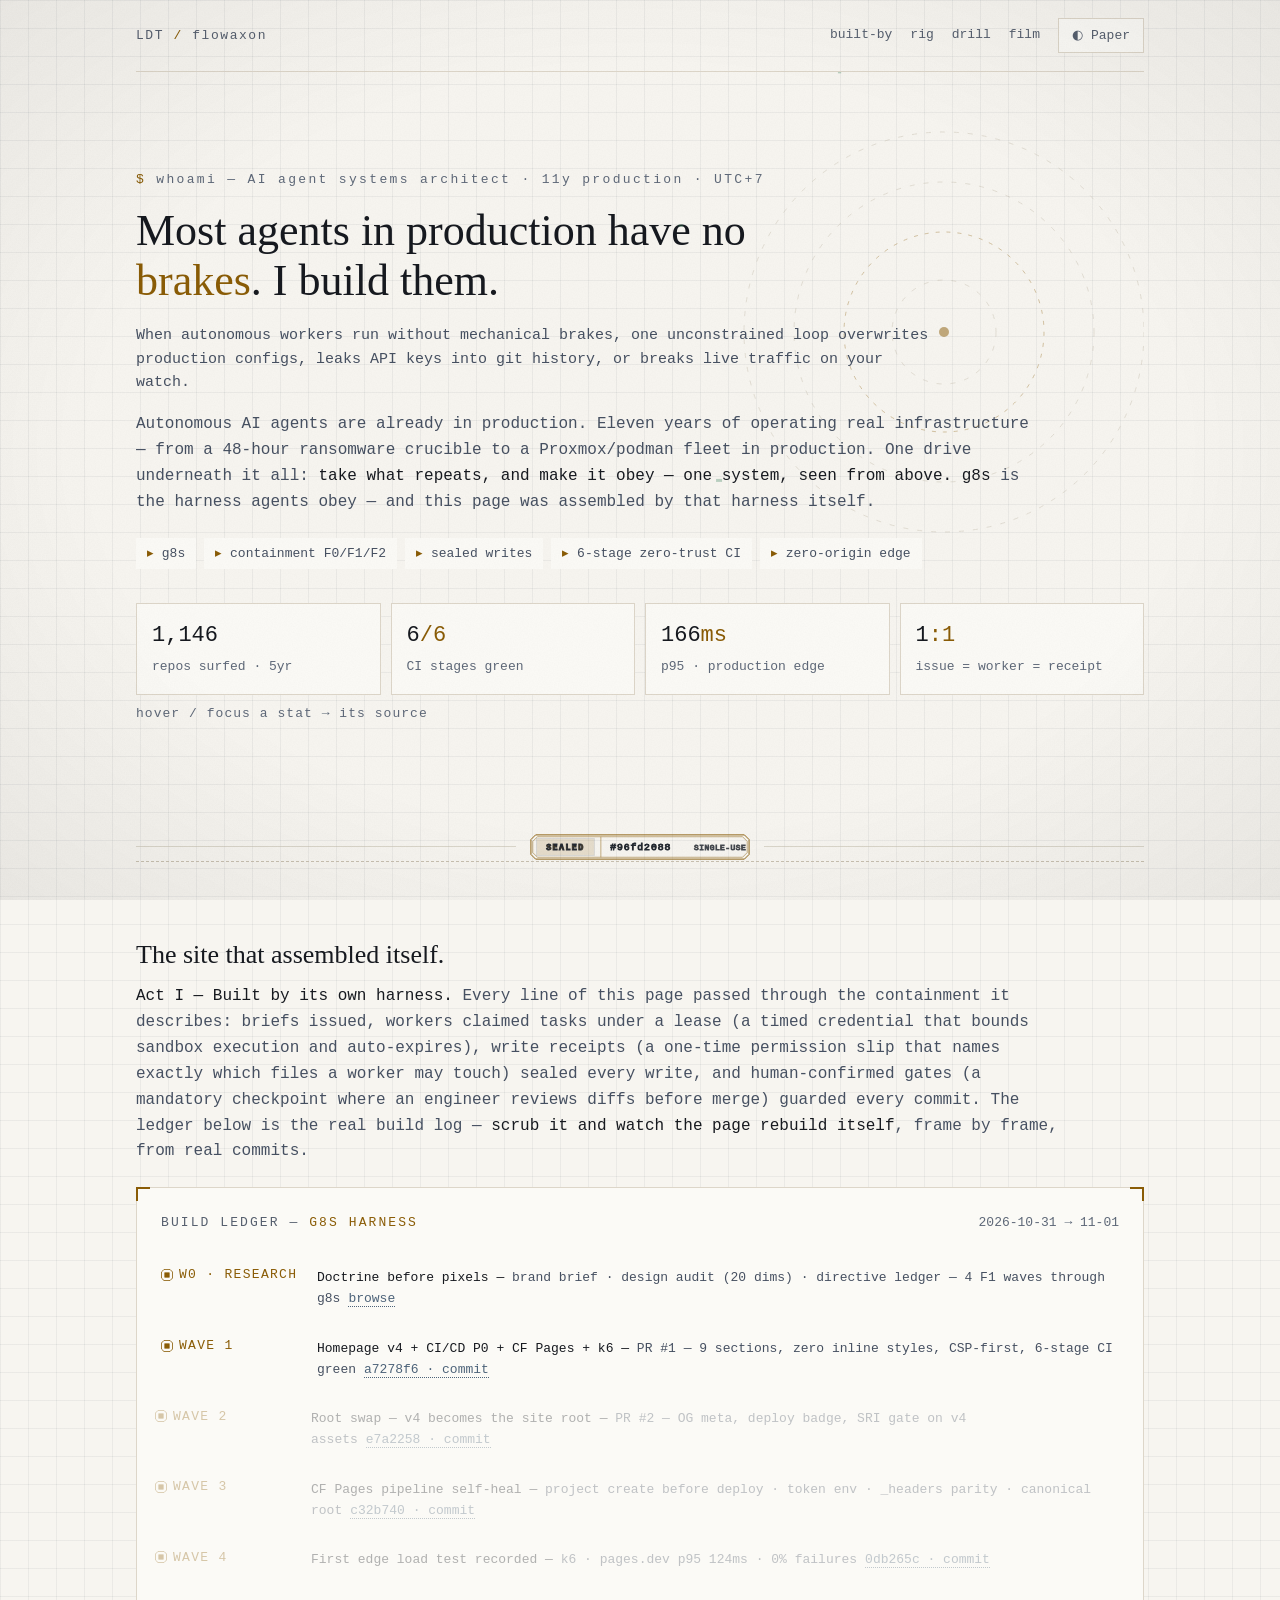
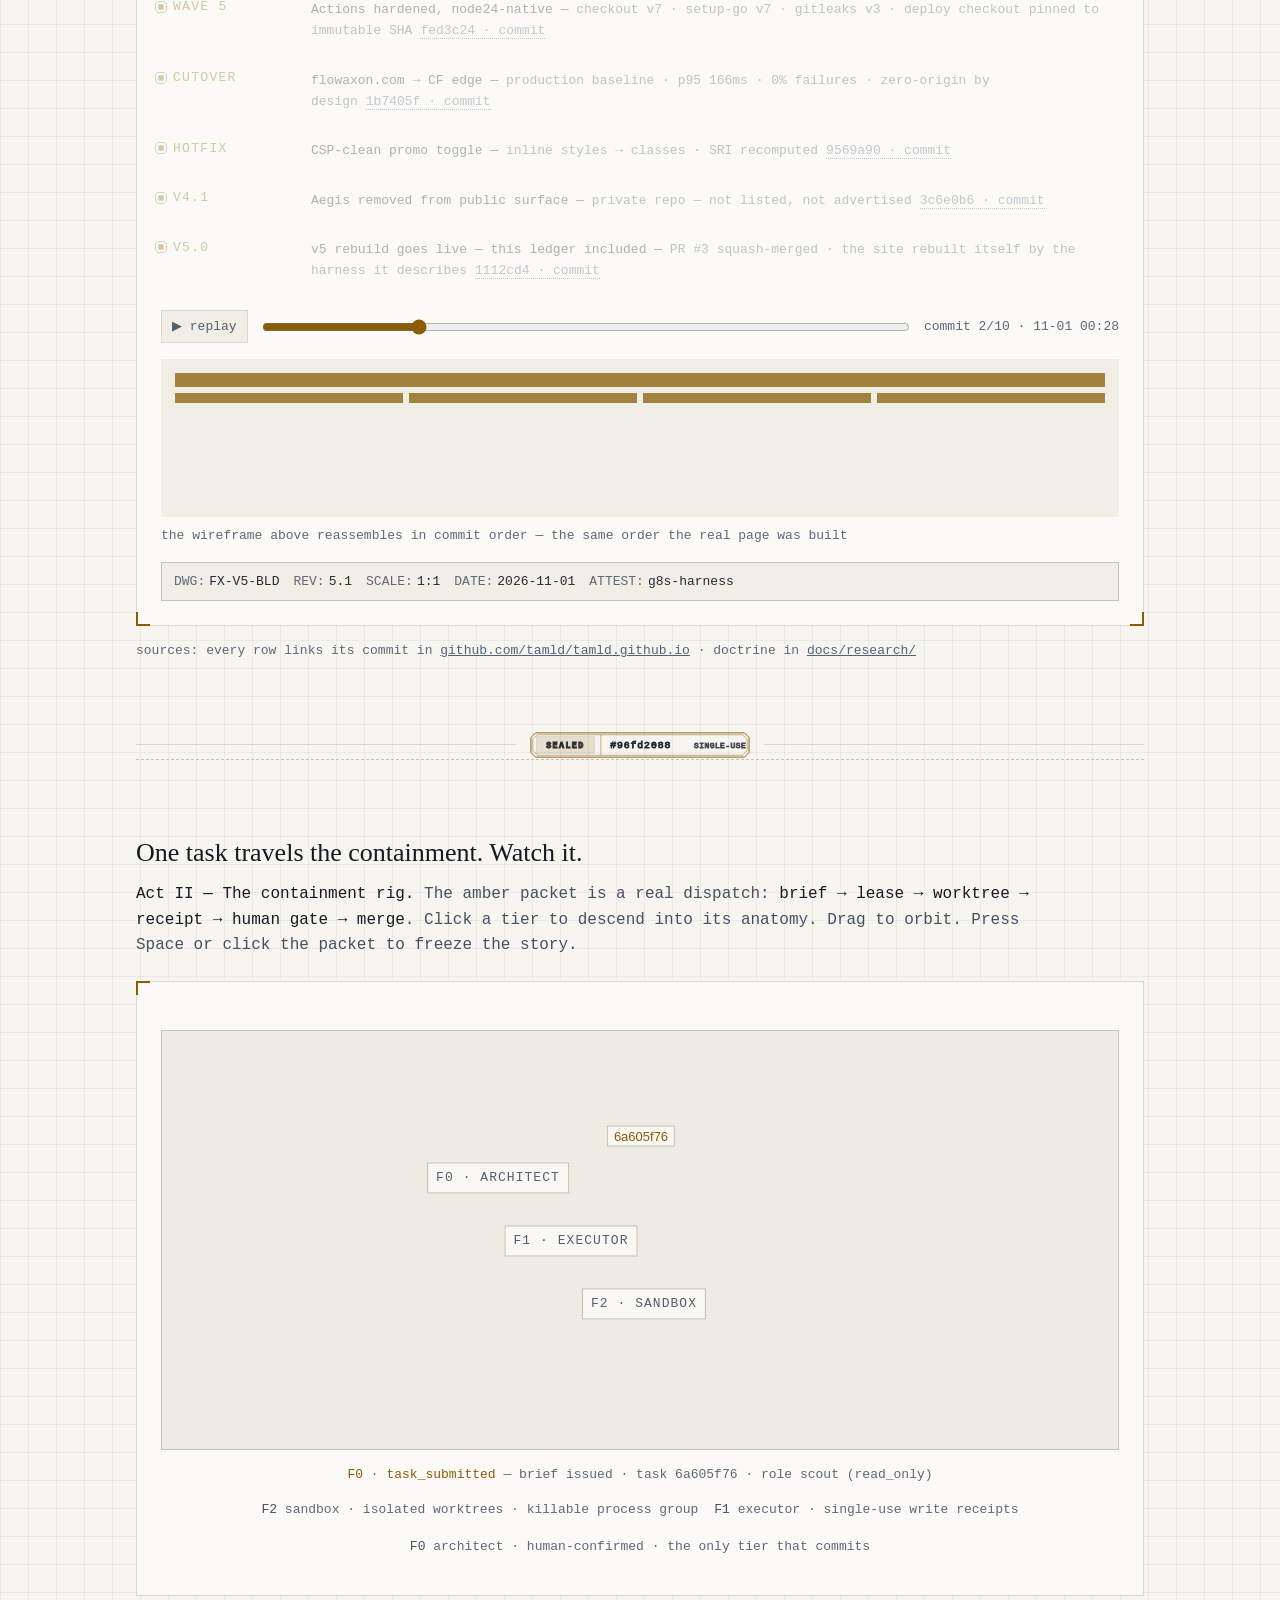
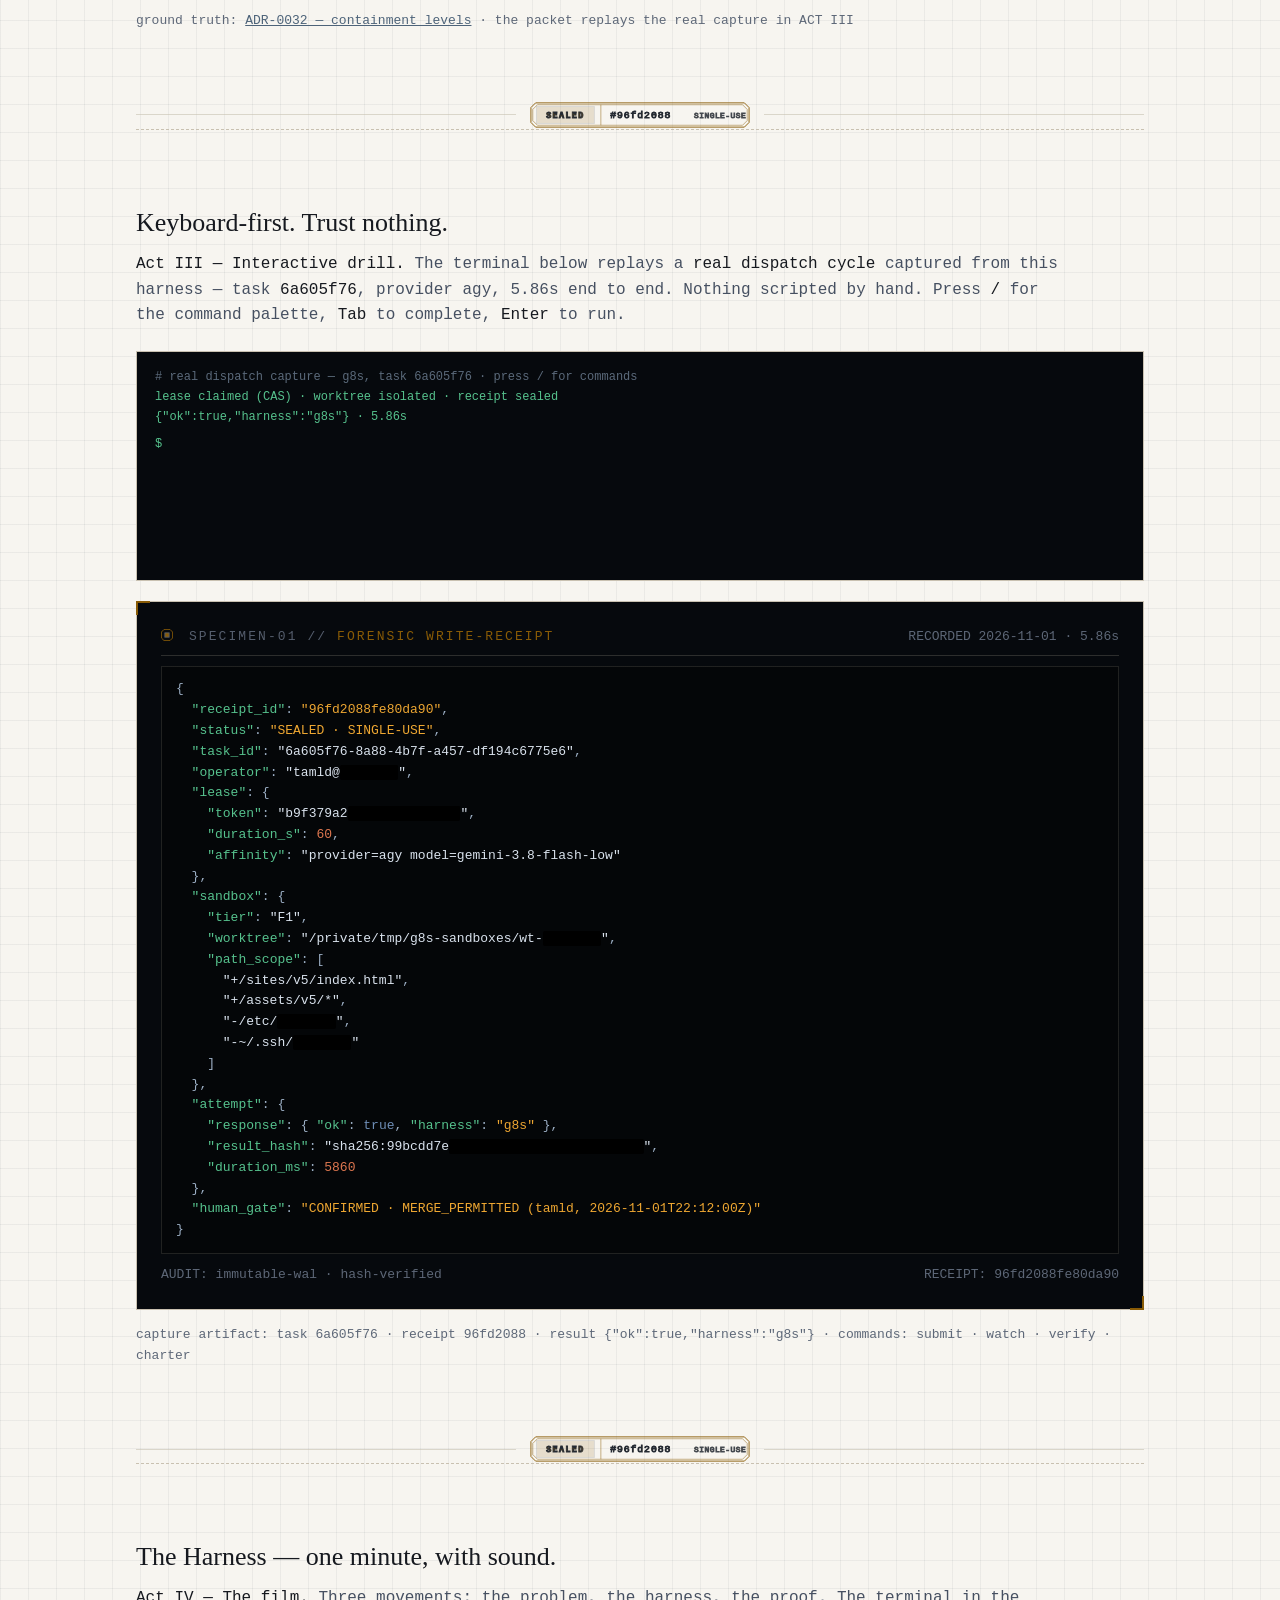
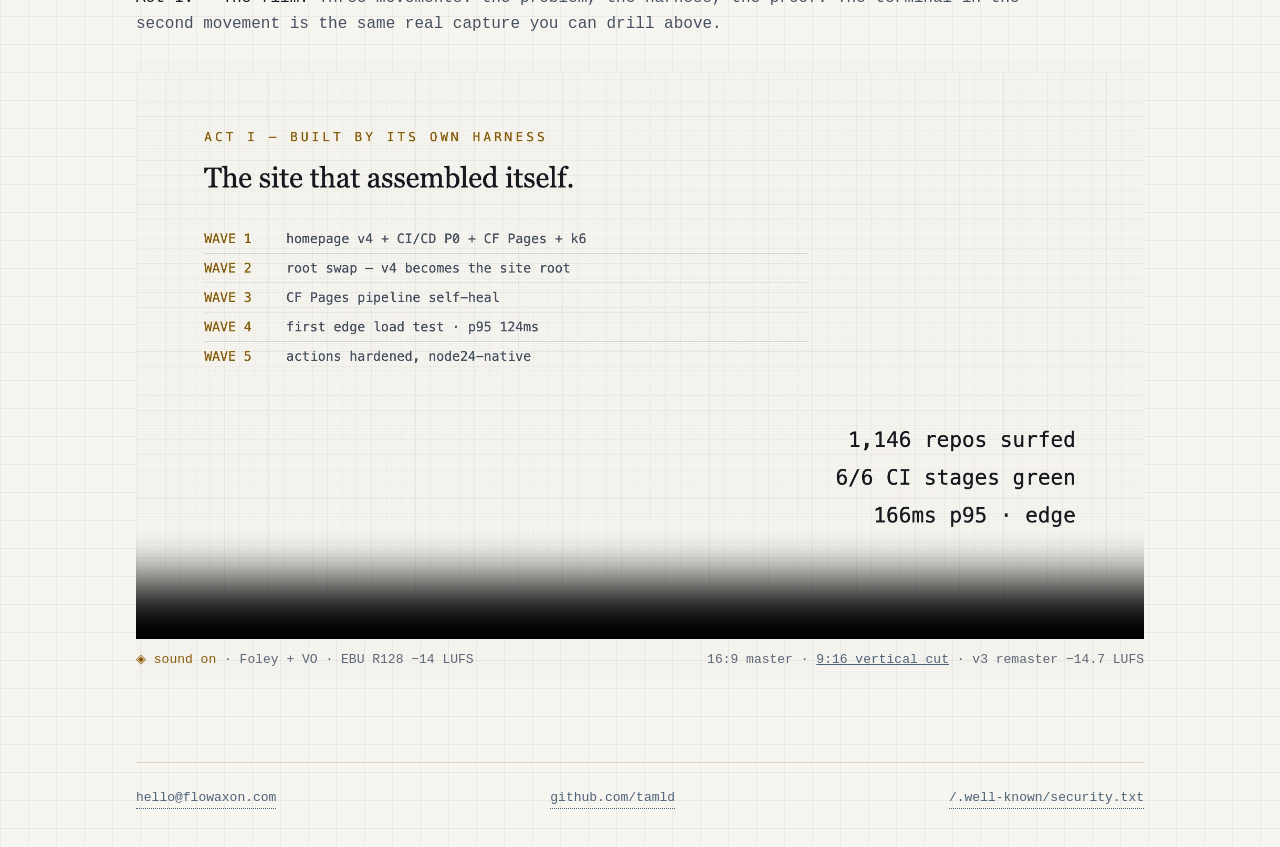
==== index.html @ 3fab5fbb "fix(site): stat flip flicker at edges — rotate an inner wrapper, hit-box stays static Classic 3D-fli" ====
<!DOCTYPE html>
<html lang="en">
<head>
<meta charset="utf-8">
<meta name="viewport" content="width=device-width, initial-scale=1">
<title>Le Duc Tam — FlowAxon · the harness AI agents obey</title>
<meta name="description" content="AI agent systems architect. g8s: a containment harness — isolated worktrees, single-use write receipts, human-confirmed gates. This site was assembled by that harness.">
<link rel="canonical" href="https://flowaxon.com/">
<meta property="og:type" content="website">
<meta property="og:title" content="Autonomous AI agents are already in production. Most have no brakes.">
<meta property="og:description" content="g8s — the containment harness agents obey. Every write sealed, every gate human-confirmed. Built by its own harness.">
<meta property="og:url" content="https://flowaxon.com/">
<meta property="og:image" content="https://flowaxon.com/assets/og-image.png">
<meta property="og:image:width" content="1200">
<meta property="og:image:height" content="630">
<!-- TODO(analytics): Cloudflare Web Analytics beacon skipped — no CF Pages beacon token in env; preserved CSP without unconfirmed third-party script injection -->
<meta name="twitter:card" content="summary_large_image">
<link rel="icon" href="data:image/svg+xml,%3Csvg xmlns='http://www.w3.org/2000/svg' viewBox='0 0 16 16'%3E%3Crect width='16' height='16' fill='%23f7f5f0'/%3E%3Ccircle cx='8' cy='8' r='5' fill='none' stroke='%238a5c06'/%3E%3Ccircle cx='8' cy='8' r='1.6' fill='%238a5c06'/%3E%3C/svg%3E">
<link rel="stylesheet" href="/assets/v5/v5.css" integrity="sha384-CGZCxZfBxgyzcgQXuBxhHh++EyEovyWknI/Z5KRpRNQdkn0BL6kFa6uR9RfkfKTQ">
<script type="application/ld+json">
{"@context":"https://schema.org","@type":"Person","name":"Le Duc Tam","url":"https://flowaxon.com/","sameAs":["https://github.com/tamld"],"jobTitle":"AI Agent Systems Architect","description":"Builds containment harnesses for autonomous AI agents. 11 years of production infrastructure.","knowsAbout":["agent containment","zero-trust CI/CD","infrastructure automation","g8s"]}
</script>
</head>
<body>
<div class="wrap">

<header class="site">
  <a class="brand" href="/">LDT <b>/</b> flowaxon</a>
  <nav class="top">
    <a class="keep" href="#builtby">built-by</a>
    <a class="keep" href="#rig">rig</a>
    <a class="keep" href="#drill">drill</a>
    <a class="keep" href="#film">film</a>
    <button class="tgl" id="tgl" type="button" aria-label="Toggle color theme"><span aria-hidden="true">◐</span> <span id="tglLbl">Paper</span></button>
  </nav>
</header>

<!-- HERO -->
<section class="hero" id="top">
  <canvas id="field" width="640" height="640" aria-hidden="true"></canvas>
  <p class="kick"><b>$</b> whoami — AI agent systems architect · 11y production · UTC+7</p>
  <h1>Most agents in production have no <b>brakes</b>. I build them.</h1>
  <p class="stake">When autonomous workers run without mechanical brakes, one unconstrained loop overwrites production configs, leaks API keys into git history, or breaks live traffic on your watch.</p>
  <p class="lede">Autonomous AI agents are already in production. Eleven years of operating real infrastructure — from a 48-hour ransomware crucible to a Proxmox/podman fleet in production. One drive underneath it all: <b>take what repeats, and make it obey — one system, seen from above.</b> <b>g8s</b> is the harness agents obey — and this page was assembled by that harness itself.</p>
  <div class="chips">
    <span>g8s</span><span>containment F0/F1/F2</span><span>sealed writes</span><span>6-stage zero-trust CI</span><span>zero-origin edge</span>
  </div>
  <div class="stats">
    <div class="stat" tabindex="0"><div class="stat-inner"><div><b>1,146</b><span>repos surfed · 5yr</span></div>
      <div class="face"><em>star corpus taste-mined 2026-10-31 · AI wave 2025 = 456★</em><a href="https://github.com/tamld?tab=stars">github.com/tamld?tab=stars</a></div></div></div>
    <div class="stat" tabindex="0"><div class="stat-inner"><div><b>6<i>/6</i></b><span>CI stages green</span></div>
      <div class="face"><em>code-sync · structure · links · SAST · DAST · devsecops — flowaxon engine</em><a href="https://github.com/tamld/flowaxon/actions">github.com/tamld/flowaxon/actions</a></div></div></div>
    <div class="stat" tabindex="0"><div class="stat-inner"><div><b>166<i>ms</i></b><span>p95 · production edge</span></div>
      <div class="face"><em>k6 baseline, 0% failures, zero-origin by design</em><a href="https://github.com/tamld/flowaxon/commit/1b7405f">commit 1b7405f · k6 runbook</a></div></div></div>
    <div class="stat" tabindex="0"><div class="stat-inner"><div><b>1<i>:1</i></b><span>issue = worker = receipt</span></div>
      <div class="face"><em>cardinality law — one task, one worker, one sealed receipt</em><a href="https://github.com/tamld/g8s">github.com/tamld/g8s</a></div></div></div>
  </div>
  <p class="stat-hint">hover / focus a stat → its source</p>
</section>

<!-- DIVIDER 1: SEAL-01 -->
<div class="divider-seal" aria-hidden="true">
  <svg viewBox="0 0 236 28"><use href="/assets/v5/seals.svg#seal-sealed"></use></svg>
</div>

<!-- ACT I — BUILD LEDGER (meta-story centerpiece) -->
<section class="act reveal" id="builtby">
  <h2>The site that assembled itself.</h2>
  <p class="act-sub"><b>Act I — Built by its own harness.</b> Every line of this page passed through the containment it describes: briefs issued, workers claimed tasks under a lease (a timed credential that bounds sandbox execution and auto-expires), write receipts (a one-time permission slip that names exactly which files a worker may touch) sealed every write, and human-confirmed gates (a mandatory checkpoint where an engineer reviews diffs before merge) guarded every commit. The ledger below is the real build log — <b>scrub it and watch the page rebuild itself</b>, frame by frame, from real commits.</p>
  <div class="card plate-blueprint">
    <span class="corner" aria-hidden="true"></span><span class="corner tr" aria-hidden="true"></span>
    <span class="corner bl" aria-hidden="true"></span><span class="corner br" aria-hidden="true"></span>
    <div class="tb"><span class="t">BUILD LEDGER — <b>g8s harness</b></span><span class="yr">2026-10-31 → 11-01</span></div>
    <div class="ledger" id="ledger" aria-live="polite"></div>
    <div class="scrub">
      <button class="btn" id="scrubPlay" type="button">▶ replay</button>
      <input type="range" id="scrub" min="0" max="1000" value="0" aria-label="Scrub the build timeline">
      <span class="pos" id="scrubPos">t+0.0s</span>
    </div>
    <div class="rebuild" id="rebuild" aria-hidden="true"></div>
    <p class="rebuild-cap">the wireframe above reassembles in commit order — the same order the real page was built</p>
    <div class="plate-titleblock" aria-label="Engineering Drawing Title Block">
      <div class="tb-item"><span>DWG:</span><b>FX-V5-BLD</b></div>
      <div class="tb-item"><span>REV:</span><b>5.1</b></div>
      <div class="tb-item"><span>SCALE:</span><b>1:1</b></div>
      <div class="tb-item"><span>DATE:</span><b>2026-11-01</b></div>
      <div class="tb-item"><span>ATTEST:</span><b class="tb-proof">g8s-harness</b></div>
    </div>
  </div>
  <p class="srcnote">sources: every row links its commit in <a href="https://github.com/tamld/flowaxon/commits/main">github.com/tamld/tamld.github.io</a> · doctrine in <a href="https://github.com/tamld/flowaxon/tree/main/docs/research">docs/research/</a></p>
</section>

<!-- DIVIDER 2: SEAL-01 -->
<div class="divider-seal" aria-hidden="true">
  <svg viewBox="0 0 236 28"><use href="/assets/v5/seals.svg#seal-sealed"></use></svg>
</div>

<!-- ACT II — RIG -->
<section class="act reveal" id="rig">
  <h2>One task travels the containment. Watch it.</h2>
  <p class="act-sub"><b>Act II — The containment rig.</b> The amber packet is a real dispatch: <b>brief → lease → worktree → receipt → human gate → merge</b>. Click a tier to descend into its anatomy. Drag to orbit. Press Space or click the packet to freeze the story.</p>
  <div class="card">
    <span class="corner" aria-hidden="true"></span>
    <div class="rigbox">
      <div class="rig3" id="rig3" role="region" aria-label="Containment Rig v3 visualizer">
        <canvas id="rigCanvas" width="800" height="420" aria-label="3D isometric canvas visualization of g8s containment"></canvas>
        <div class="rig-overlay" id="rigOverlay">
          <button class="rig-tier-btn" id="btnTierF0" data-layer="F0" type="button" aria-label="F0 Architect layer · 0 to focus">F0 · ARCHITECT</button>
          <button class="rig-tier-btn" id="btnTierF1" data-layer="F1" type="button" aria-label="F1 Executor layer · 1 to focus">F1 · EXECUTOR</button>
          <button class="rig-tier-btn" id="btnTierF2" data-layer="F2" type="button" aria-label="F2 Sandbox layer · 2 to focus">F2 · SANDBOX</button>
          <button class="rig-pkt-btn" id="btnPacket" type="button" aria-label="Dispatch packet 6a605f76 · click or Space to freeze">
            <span class="pkt-pill"><span class="pkt-id">6a605f76</span></span>
          </button>
        </div>
      </div>
      <p class="rig-note" id="rigNote">dispatching…</p>
      <div class="anatomy" id="anatomy" aria-live="polite"></div>
      <div class="rig-anno">
        <span><b>F2</b> sandbox · isolated worktrees · killable process group</span>
        <span><b>F1</b> executor · single-use write receipts</span>
        <span><b>F0</b> architect · human-confirmed · the only tier that commits</span>
      </div>
    </div>
  </div>
  <p class="srcnote">ground truth: <a href="https://github.com/tamld/g8s/blob/main/docs/decisions/0032-containment-levels.md">ADR-0032 — containment levels</a> · the packet replays the real capture in ACT III</p>
</section>

<!-- DIVIDER 3: SEAL-01 -->
<div class="divider-seal" aria-hidden="true">
  <svg viewBox="0 0 236 28"><use href="/assets/v5/seals.svg#seal-sealed"></use></svg>
</div>

<!-- ACT III — TERMINAL -->
<section class="act reveal" id="drill">
  <h2>Keyboard-first. Trust nothing.</h2>
  <p class="act-sub"><b>Act III — Interactive drill.</b> The terminal below replays a <b>real dispatch cycle</b> captured from this harness — task <b>6a605f76</b>, provider agy, 5.86s end to end. Nothing scripted by hand. Press <b>/</b> for the command palette, <b>Tab</b> to complete, <b>Enter</b> to run.</p>
  <div class="term" id="term">
    <div class="pal" id="pal" role="listbox"></div>
    <div id="termOut"></div>
    <div class="cmdline"><span class="ps1">$</span><input id="termIn" type="text" autocomplete="off" spellcheck="false" aria-label="Terminal input"></div>
  </div>

  <!-- SPECIMEN-01 (forensic receipt panel from real capture) -->
  <div class="specimen card" id="specimen-01">
    <span class="corner" aria-hidden="true"></span><span class="corner br" aria-hidden="true"></span>
    <div class="tb">
      <span class="t"><svg class="specimen-seal" viewBox="0 0 14 14" aria-hidden="true"><use href="/assets/v5/seals.svg#seal-bullet"></use></svg> SPECIMEN-01 // <b>FORENSIC WRITE-RECEIPT</b></span>
      <span class="yr">RECORDED 2026-11-01 · 5.86s</span>
    </div>
    <pre class="specimen-pre" tabindex="0"><code>{
  <span class="k">"receipt_id"</span>: <span class="v-proof">"96fd2088fe80da90"</span>,
  <span class="k">"status"</span>: <span class="v-proof">"SEALED · SINGLE-USE"</span>,
  <span class="k">"task_id"</span>: <span class="v">"6a605f76-8a88-4b7f-a457-df194c6775e6"</span>,
  <span class="k">"operator"</span>: <span class="v">"tamld@<span class="redact">████████</span>"</span>,
  <span class="k">"lease"</span>: {
    <span class="k">"token"</span>: <span class="v">"b9f379a2<span class="redact">████████████████</span>"</span>,
    <span class="k">"duration_s"</span>: <span class="v-num">60</span>,
    <span class="k">"affinity"</span>: <span class="v">"provider=agy model=gemini-3.8-flash-low"</span>
  },
  <span class="k">"sandbox"</span>: {
    <span class="k">"tier"</span>: <span class="v">"F1"</span>,
    <span class="k">"worktree"</span>: <span class="v">"/private/tmp/g8s-sandboxes/wt-<span class="redact">████████</span>"</span>,
    <span class="k">"path_scope"</span>: [
      <span class="v">"+/sites/v5/index.html"</span>,
      <span class="v">"+/assets/v5/*"</span>,
      <span class="v">"-/etc/<span class="redact">████████</span>"</span>,
      <span class="v">"-~/.ssh/<span class="redact">████████</span>"</span>
    ]
  },
  <span class="k">"attempt"</span>: {
    <span class="k">"response"</span>: { <span class="k">"ok"</span>: <span class="v-bool">true</span>, <span class="k">"harness"</span>: <span class="v-proof">"g8s"</span> },
    <span class="k">"result_hash"</span>: <span class="v">"sha256:99bcdd7e<span class="redact">████████████████████████████</span>"</span>,
    <span class="k">"duration_ms"</span>: <span class="v-num">5860</span>
  },
  <span class="k">"human_gate"</span>: <span class="v-proof">"CONFIRMED · MERGE_PERMITTED (tamld, 2026-11-01T22:12:00Z)"</span>
}</code></pre>
    <div class="specimen-foot">
      <span>AUDIT: immutable-wal · hash-verified</span>
      <span>RECEIPT: 96fd2088fe80da90</span>
    </div>
  </div>

  <p class="srcnote">capture artifact: task 6a605f76 · receipt 96fd2088 · result {"ok":true,"harness":"g8s"} · commands: submit · watch · verify · charter</p>
</section>

<!-- DIVIDER 4: SEAL-01 -->
<div class="divider-seal" aria-hidden="true">
  <svg viewBox="0 0 236 28"><use href="/assets/v5/seals.svg#seal-sealed"></use></svg>
</div>

<!-- ACT IV — FILM -->
<section class="act reveal" id="film">
  <h2>The Harness — one minute, with sound.</h2>
  <p class="act-sub"><b>Act IV — The film.</b> Three movements: the problem, the harness, the proof. The terminal in the second movement is the same real capture you can drill above.</p>
  <div class="filmbox">
    <video id="filmV" controls preload="metadata" poster="/assets/video/harness-poster.jpg">
      <source src="/assets/video/harness-en.mp4" type="video/mp4">
      Your browser does not support embedded video.
    </video>
    <div class="film-meta">
      <span><span class="snd">◈ sound on</span> · Foley + VO · EBU R128 −14 LUFS</span>
      <span>16:9 master · <a href="/assets/video/harness-en-916.mp4">9:16 vertical cut</a> · v3 remaster −14.7 LUFS</span>
    </div>
  </div>
</section>

<footer class="site">
  <a href="mailto:hello@flowaxon.com">hello@flowaxon.com</a>
  <a href="https://github.com/tamld">github.com/tamld</a>
  <a href="/.well-known/security.txt">/.well-known/security.txt</a>
</footer>

</div>
<script src="/assets/v5/herofield.js" integrity="sha384-8mL/jz4nLeNNIer5faNxoYyXVCwWBpYQDdkQ5opabGI9vMTMNdYGe7ShvH+ccI3w" defer></script>
<script src="/assets/v5/rig3.js" integrity="sha384-60ydoWAKZ023QzexQUI6dN5o/ir+/Ft3WT0UoZJhafz8BklQqGY0GZbfwK+dI+zW" defer></script>
<script src="/assets/v5/site.js" integrity="sha384-Rx0/TDY7c+z7Yu/xASEBTtUb40g/v9fV3x9GwECXdhkDbP0HgAckA8pFm6FhbV/2" defer></script>
</body>
</html>
---- assets/v5/v5.css ----
/* ── FlowAxon v5 Brand Exceptions ──
   1. [mono]: ui-monospace is FlowAxon's primary brand identity — an infrastructure harness where systems, hashes, and telemetry are first-class citizens.
   2. [shadow]: Plane cast shadows provide authentic 3D spatial hierarchy and depth-ordering required for the F0/F1/F2 containment narrative.
   3. [emoji ✓]: Unicode checkmark is a literal CLI success token from g8s WORKER_COMPLETED milestone output, preserving zero-fabrication capture truth.
*/
:root{
  --cv:#f7f5f0; --grid:rgba(70,80,97,.07); --panel:#fbfaf6; --panel2:#f1eee6;
  --bd:#ddd6c9; --bd2:#c9c1b1;
  --t1:#16191f; --t2:#242a33; --t3:#465061; --t4:#565f6e; --t5:#5e6878; --src:#4d6379;
  --amber:#8a5c06; --amber-bg:rgba(138,92,6,.09); --rust:#a34a2a; --steel:#4a6b8a; --green:#2e7d54;
  --term:#06090d; --term-bd:#c9c1b1; --spot:rgba(138,92,6,.05);
  --shadow-hard:10px 12px 0 rgba(24,26,31,.08);
  --ez:cubic-bezier(0.22,1,0.36,1);
  --dur-hover:300ms;
  --dur-layout:500ms;
  --dur-reveal:700ms;
}
[data-theme="dark"]{
  --cv:#0a0e14; --grid:rgba(120,150,190,.05); --panel:rgba(12,17,24,.85); --panel2:rgba(12,17,24,.92);
  --bd:#1c2530; --bd2:#2a3644;
  --t1:#eef4fb; --t2:#dbe4ef; --t3:#9db0c6; --t4:#8fa3ba; --t5:#74869c; --src:#6f87a6;
  --amber:#f0a832; --amber-bg:rgba(240,168,50,.1); --rust:#e07850; --steel:#6f8fb8; --green:#57c48f;
  --term:#06090d; --term-bd:#1c2530; --spot:rgba(240,168,50,.05);
  --shadow-hard:10px 12px 0 rgba(0,0,0,.35);
}
html{scroll-behavior:smooth}
*,*::before,*::after{box-sizing:border-box}
body{
  margin:0;background:var(--cv);color:var(--t2);
  font:16px/1.62 ui-monospace,SFMono-Regular,Menlo,Consolas,monospace;
  overflow-x:clip;
  background-image:linear-gradient(var(--grid) 1px,transparent 1px),linear-gradient(90deg,var(--grid) 1px,transparent 1px);
  background-size:28px 28px;
  transition:background-color var(--dur-layout) var(--ez),color var(--dur-layout) var(--ez);
}
::selection{background:var(--amber-bg);color:var(--t1)}
a{color:var(--src)}
.wrap{max-width:1060px;margin:0 auto;padding:0 26px;position:relative}
.serif{font-family:Georgia,'Times New Roman',serif}

/* ── header ── */
header.site{display:flex;justify-content:space-between;align-items:center;padding:18px 0;border-bottom:1px solid var(--bd)}
.brand{font-size:13px;letter-spacing:.12em;color:var(--t4);text-decoration:none}
.brand b{color:var(--amber);font-weight:400}
nav.top{display:flex;gap:18px;align-items:center;font-size:13px}
nav.top a{color:var(--t4);text-decoration:none;border-bottom:1px dotted transparent;padding-bottom:2px;transition:color var(--dur-hover) var(--ez),border-color var(--dur-hover) var(--ez)}
nav.top a:hover{color:var(--amber);border-bottom-color:var(--amber)}
.tgl{display:flex;align-items:center;gap:8px;font:inherit;font-size:13px;color:var(--t4);
  background:var(--panel);border:1px solid var(--bd);padding:6px 13px;cursor:pointer;transition:border-color var(--dur-hover) var(--ez),color var(--dur-hover) var(--ez)}
.tgl:hover{border-color:var(--amber);color:var(--t2)}

/* ── hero ── */
.hero{position:relative;padding:84px 0 64px;overflow:clip}
#field{position:absolute;top:-60px;right:-120px;width:640px;height:640px;opacity:.55;z-index:0;pointer-events:none}
[data-theme="dark"] #field{opacity:.4}
.kick{font-size:13px;letter-spacing:.18em;color:var(--t5);margin-bottom:16px}
.kick b{color:var(--amber);font-weight:400}
h1{font-family:Georgia,serif;font-size:clamp(30px,4.8vw,44px);line-height:1.14;font-weight:400;color:var(--t1);max-width:16.5em;margin:0 0 18px}
h1 b{color:var(--amber);font-weight:400}
.stake{font-size:15px;color:var(--t3);max-width:54em;margin:0 0 18px;line-height:1.55}
.stake b{color:var(--t1);font-weight:400}
.lede{font-size:16px;color:var(--t3);max-width:56em;margin:0 0 22px}
.lede b{color:var(--t1);font-weight:400}
.chips{display:flex;flex-wrap:wrap;gap:8px;margin-bottom:34px}
.chips span{padding:5px 11px;font-size:13px;color:var(--t3);background:var(--panel)}
.chips span::before{content:'▸ ';color:var(--amber)}
.stats{display:grid;grid-template-columns:repeat(4,1fr);gap:10px;perspective:1200px}
.stat{position:relative;border:1px solid var(--bd);background:var(--panel);min-height:92px;cursor:default;outline:none}
.stat-inner{position:absolute;inset:0;transform-style:preserve-3d;
  transition:transform var(--dur-layout) var(--ez)}
.stat-inner>div:first-child{padding:14px 15px}
.stat:hover .stat-inner,.stat:focus-visible .stat-inner,.stat.flip .stat-inner{transform:rotateX(180deg) translateZ(1px)}
.stat .face a{pointer-events:auto}
.stat .face{position:absolute;inset:0;padding:14px 15px;overflow:hidden;backface-visibility:hidden;transform:rotateX(180deg);
  display:flex;flex-direction:column;justify-content:center;gap:6px;border:1px solid var(--amber);background:var(--panel2);font-size:13px}
.stat b{display:block;font-size:22px;color:var(--t1);font-weight:400;font-variant-numeric:tabular-nums}
.stat b i{font-style:normal;color:var(--amber)}
.stat span{font-size:13px;color:var(--t5);display:block;margin-top:3px}
.stat .face em{font-style:normal;font-size:13px;color:var(--t4);line-height:1.5}
.stat .face a{font-size:13px;color:var(--src);word-break:break-all}
.stat-hint{font-size:13px;color:var(--t5);margin-top:8px;letter-spacing:.08em}

/* ── acts ── */
.act{padding:72px 0 24px;border-top:1px dashed var(--bd2)}
h2{font-family:Georgia,serif;font-size:26px;font-weight:400;color:var(--t1);margin:0 0 8px}
.act-sub{font-size:16px;color:var(--t3);max-width:58em;margin:0 0 22px}
.act-sub b{color:var(--t1);font-weight:400}
.card{border:1px solid var(--bd);background:var(--panel);padding:24px;position:relative}
.corner{position:absolute;top:-1px;left:-1px;width:14px;height:14px;border-top:2px solid var(--amber);border-left:2px solid var(--amber)}
.corner.tr{top:-1px;right:-1px;left:auto;border-top:2px solid var(--amber);border-right:2px solid var(--amber);border-left:none}
.corner.bl{bottom:-1px;left:-1px;top:auto;border-bottom:2px solid var(--amber);border-left:2px solid var(--amber);border-top:none}
.corner.br{bottom:-1px;right:-1px;top:auto;left:auto;border-bottom:2px solid var(--amber);border-right:2px solid var(--amber);border-top:none;border-left:none}
.tb{display:flex;justify-content:space-between;align-items:baseline;gap:12px;padding-bottom:10px;margin-bottom:8px}
.tb .t{font-size:13px;letter-spacing:.16em;color:var(--t4);text-transform:uppercase}
.tb .t b{color:var(--amber);font-weight:400}
.tb .yr{font-size:13px;color:var(--t5);white-space:nowrap}
.srcnote{font-size:13px;color:var(--t5);margin-top:14px}
.srcnote a{color:var(--src)}

/* ── blueprint plate (PLATE-01) ── */
.plate-titleblock{display:flex;flex-wrap:wrap;gap:14px;margin-top:16px;padding:8px 12px;background:var(--panel2);border:1px solid var(--bd2);font-size:13px;color:var(--t4)}
.plate-titleblock .tb-item{display:flex;gap:4px;align-items:center}
.plate-titleblock .tb-item span{color:var(--t5);font-size:13px}
.plate-titleblock .tb-item b{color:var(--t2);font-weight:400}
.plate-titleblock .tb-proof{color:var(--amber)}

/* ── section divider seals (SEAL-01) ── */
.divider-seal{display:flex;align-items:center;justify-content:center;gap:14px;padding:32px 0 0}
.divider-seal::before,.divider-seal::after{content:'';flex:1;height:1px;background:var(--bd2);opacity:.6}
.divider-seal svg{width:220px;height:28px;flex-shrink:0}

/* ── ledger ── */
.ledger{display:flex;flex-direction:column}
.wave{display:grid;grid-template-columns:142px 1fr;gap:14px;padding:13px 0;
  align-items:baseline;opacity:.32;transform:translateX(-6px);transition:opacity var(--dur-hover) var(--ez),transform var(--dur-hover) var(--ez)}
.wave.on{opacity:1;transform:none}
.wave .w{display:inline-flex;align-items:center;font-size:13px;color:var(--amber);letter-spacing:.1em}
.bullet-seal{width:12px;height:12px;margin-right:6px;flex-shrink:0}
.wave .d{font-size:13px;color:var(--t3)}
.wave .d b{color:var(--t1);font-weight:400}
.wave .d a{color:var(--src);font-size:13px;border-bottom:1px dotted var(--src);text-decoration:none;margin-left:8px;white-space:nowrap}
/* scrubber */
.scrub{display:flex;align-items:center;gap:12px;margin-top:16px}
.scrub input[type=range]{flex:1;accent-color:var(--amber);height:22px;cursor:ew-resize}
.scrub .pos{font-size:13px;color:var(--t5);font-variant-numeric:tabular-nums;min-width:86px;text-align:right}
.scrub .btn{font:inherit;font-size:13px;color:var(--t4);background:var(--panel2);border:1px solid var(--bd);padding:5px 10px;cursor:pointer;transition:border-color var(--dur-hover) var(--ez),color var(--dur-hover) var(--ez)}
.scrub .btn:hover{color:var(--amber);border-color:var(--amber)}
/* wireframe rebuild canvas */
.rebuild{margin-top:16px;background:var(--panel2);padding:14px;display:grid;grid-template-columns:repeat(12,1fr);gap:6px;min-height:74px}
.rebuild i{display:block;height:10px;background:var(--bd);opacity:0;transition:opacity var(--dur-hover) var(--ez),background var(--dur-hover) var(--ez);font-style:normal}
.rebuild i.on{opacity:1;background:var(--amber);opacity:.75}
.rebuild i.wide{grid-column:span 12;height:14px}
.rebuild i.mid{grid-column:span 6}
.rebuild i.sml{grid-column:span 3}
.rebuild-cap{font-size:13px;color:var(--t5);margin-top:8px}

/* ── Rig v3 (Canvas2D isometric containment visualizer) ── */
.rigbox{padding:24px 0 10px;overflow:clip}
.rig3{
  position:relative;
  width:100%;
  height:420px;
  background:var(--panel2);
  border:1px solid var(--bd2);
  overflow:clip;
  cursor:grab;
  touch-action:none;
  user-select:none;
}
.rig3.dragging{cursor:grabbing}
#rigCanvas{
  position:absolute;
  inset:0;
  width:100%;
  height:100%;
  display:block;
}
.rig-overlay{
  position:absolute;
  inset:0;
  pointer-events:none;
  overflow:clip;
}
.rig-tier-btn{
  position:absolute;
  pointer-events:auto;
  background:var(--panel);
  border:1px solid var(--bd2);
  color:var(--t4);
  font:inherit;
  font-size:13px;
  letter-spacing:.08em;
  padding:4px 8px;
  cursor:pointer;
  transform:translate(-50%,-50%);
  transition:border-color var(--dur-hover) var(--ez),color var(--dur-hover) var(--ez),background-color var(--dur-hover) var(--ez);
}
.rig-tier-btn:hover,.rig-tier-btn:focus-visible,.rig-tier-btn.active{
  border-color:var(--amber);
  color:var(--amber);
  outline:none;
}
.rig-pkt-btn{
  position:absolute;
  pointer-events:auto;
  background:none;
  border:none;
  padding:0;
  cursor:pointer;
  transform:translate(-50%,-50%);
  outline:none;
}
.rig-pkt-btn .pkt-pill{
  display:inline-flex;
  align-items:center;
  background:var(--panel);
  border:1px solid var(--bd2);
  padding:2px 6px;
  font-size:13px;
  color:var(--amber);
  transition:border-color var(--dur-hover) var(--ez),color var(--dur-hover) var(--ez);
}
.rig-pkt-btn:focus-visible .pkt-pill,.rig-pkt-btn:hover .pkt-pill{
  border-color:var(--amber);
}
.rig-pkt-btn.frozen .pkt-pill{
  border-color:var(--rust);
  color:var(--rust);
}
.rig-note{margin:14px 0 0;text-align:center;font-size:13px;color:var(--t5);min-height:20px}
.rig-note b{color:var(--amber);font-weight:400}
.anatomy{display:none;margin-top:14px;border:1px solid var(--amber);background:var(--panel2);padding:16px 18px}
.anatomy.show{display:block}
.anatomy h4{margin:0 0 8px;font-family:Georgia,serif;font-weight:400;font-size:16px;color:var(--t1)}
.anatomy p{margin:0 0 8px;font-size:13px;color:var(--amber)}
.anatomy ul{margin:0;padding-left:16px;font-size:13px;color:var(--t3);line-height:1.8}
.anatomy a{color:var(--src)}
.rig-anno{display:flex;gap:16px;justify-content:center;font-size:13px;color:var(--t5);padding:14px 0 4px;flex-wrap:wrap}
.rig-anno b{color:var(--t3);font-weight:400}

/* ── terminal ── */
.term{background:var(--term);border:1px solid var(--term-bd);padding:16px 18px;font-size:12px;color:#9db0c6;min-height:230px;position:relative}
.term .ln{white-space:pre-wrap;word-break:break-word;line-height:1.65}
.term .lp{color:#57c48f}.term .la{color:#f0a832}.term .lr{color:#e07850}.term .lc{color:#5c6b7c}
.term .cmdline{display:flex;align-items:center;gap:6px;margin-top:6px}
.term .ps1{color:#57c48f}
.term input{flex:1;background:transparent;border:none;outline:none;color:#dbe4ef;font:inherit;caret-color:#f0a832}
.pal{position:absolute;bottom:54px;left:18px;right:18px;background:#0d131c;border:1px solid #2a3644;display:none}
.pal.open{display:block}
.pal div{padding:7px 12px;font-size:12px;color:#9db0c6;cursor:pointer}
.pal div.sel,.pal div:hover{background:#16202e;color:#f0a832}
.pal b{color:#f0a832;font-weight:400}
.term-cap{font-size:13px;color:var(--t5);margin-top:10px}
.term-cap kbd{border:1px solid var(--bd2);padding:1px 6px;font-size:13px;color:var(--t4)}

/* ── specimen panel (SPECIMEN-01) ── */
.specimen{margin-top:20px;position:relative;background:var(--term);border:1px solid var(--term-bd);color:#9db0c6}
[data-theme="dark"] .specimen{background:#06090d;border-color:#1c2530}
.specimen .tb{border-bottom:1px solid rgba(201,193,177,.2);padding-bottom:8px}
[data-theme="dark"] .specimen .tb{border-bottom-color:rgba(28,37,48,.8)}
.specimen-seal{width:12px;height:12px;vertical-align:-1px;margin-right:6px}
.specimen-pre{margin:10px 0 0;padding:12px 14px;background:rgba(0,0,0,.35);border:1px solid rgba(201,193,177,.15);font-size:13px;line-height:1.6;overflow-x:auto;user-select:text}
.specimen-pre code{font-family:inherit;color:#9db0c6}
.specimen .k{color:#57c48f}
.specimen .v{color:#dbe4ef}
.specimen .v-proof{color:#f0a832}
.specimen .v-num{color:#e07850}
.specimen .v-bool{color:#6f8fb8}
.specimen .redact{background:#000;color:#000;padding:0 2px;user-select:none;border-radius:2px;letter-spacing:-1px}
[data-theme="dark"] .specimen .redact{background:#111722;color:#111722}
.specimen-foot{display:flex;justify-content:space-between;margin-top:10px;font-size:13px;color:var(--t5);gap:10px;flex-wrap:wrap}

/* ── film ── */
.filmbox{padding:12px 0;position:relative;overflow:clip}
.filmbox video{width:100%;display:block;background:#06090d}
.film-meta{display:flex;justify-content:space-between;align-items:center;font-size:13px;color:var(--t5);margin-top:10px;gap:10px;flex-wrap:wrap}
.film-meta .snd{color:var(--amber)}

/* ── texture / depth system (TEX-01) ── */
body::before{
  content:'';
  position:fixed;
  inset:0;
  pointer-events:none;
  z-index:999;
  background-image:url(/assets/v5/grain.svg);
  opacity:.04;
}
[data-theme="dark"] body::before{
  opacity:.03;
}
body::after{
  content:'';
  position:fixed;
  inset:0;
  pointer-events:none;
  z-index:998;
  background:radial-gradient(ellipse at 50% 50%, transparent 60%, rgba(24,26,31,.06) 100%);
}
[data-theme="dark"] body::after{
  background:radial-gradient(ellipse at 50% 50%, transparent 50%, rgba(0,0,0,.38) 100%);
}
.term::after, .rig3::after, .filmbox::after, .specimen::after{
  content:'';
  position:absolute;
  inset:0;
  pointer-events:none;
  background:repeating-linear-gradient(0deg, rgba(0,0,0,.02) 0px, rgba(0,0,0,.02) 1px, transparent 1px, transparent 2px);
  z-index:2;
}
[data-theme="dark"] .term::after, [data-theme="dark"] .rig3::after, [data-theme="dark"] .filmbox::after, [data-theme="dark"] .specimen::after{
  background:repeating-linear-gradient(0deg, rgba(255,255,255,.015) 0px, rgba(255,255,255,.015) 1px, transparent 1px, transparent 2px);
}

/* ── footer ── */
footer.site{margin-top:56px;border-top:1px solid var(--bd);padding:24px 0 48px;display:flex;justify-content:space-between;font-size:13px;color:var(--t4);flex-wrap:wrap;gap:10px}
footer.site a{color:var(--src);text-decoration:none;border-bottom:1px dotted var(--src)}

/* ── motion ── */
.reveal{opacity:0;transform:translateY(32px);transition:opacity var(--dur-reveal) var(--ez),transform var(--dur-reveal) var(--ez)}
.reveal.on{opacity:1;transform:none}
@keyframes spin360{to{transform:rotate(360deg)}}
#field .spin{transform-origin:260px 260px;animation:spin360 18s linear infinite}
#field .spin2{transform-origin:260px 260px;animation:spin360 42s linear infinite reverse}
@media (prefers-reduced-motion:reduce){
  html{scroll-behavior:auto}
  .reveal{opacity:1;transform:none;transition:none}
  #field .spin,#field .spin2{animation:none}
  .stat,.wave{transition:none}
}

/* ── mobile ── */
@media (max-width:860px){
  .stats{grid-template-columns:repeat(2,1fr)}
  #field{right:-180px;width:520px;height:520px}
}
@media (max-width:480px){
  .wrap{padding:0 18px}
  h1{font-size:26px}
  h2{font-size:22px}
  nav.top{gap:10px;font-size:13px}
  nav.top a:not(.keep){display:none}
  .hero{padding:56px 0 44px}
  .wave{grid-template-columns:1fr;gap:3px}
  .wave .d a{margin-left:6px;display:inline-block;margin-top:3px}
  .stat b{font-size:18px}
  .scrub .pos{display:none}
  .rig3{height:340px}
  .anatomy{padding:12px}
  .term{font-size:12px;padding:12px}
}
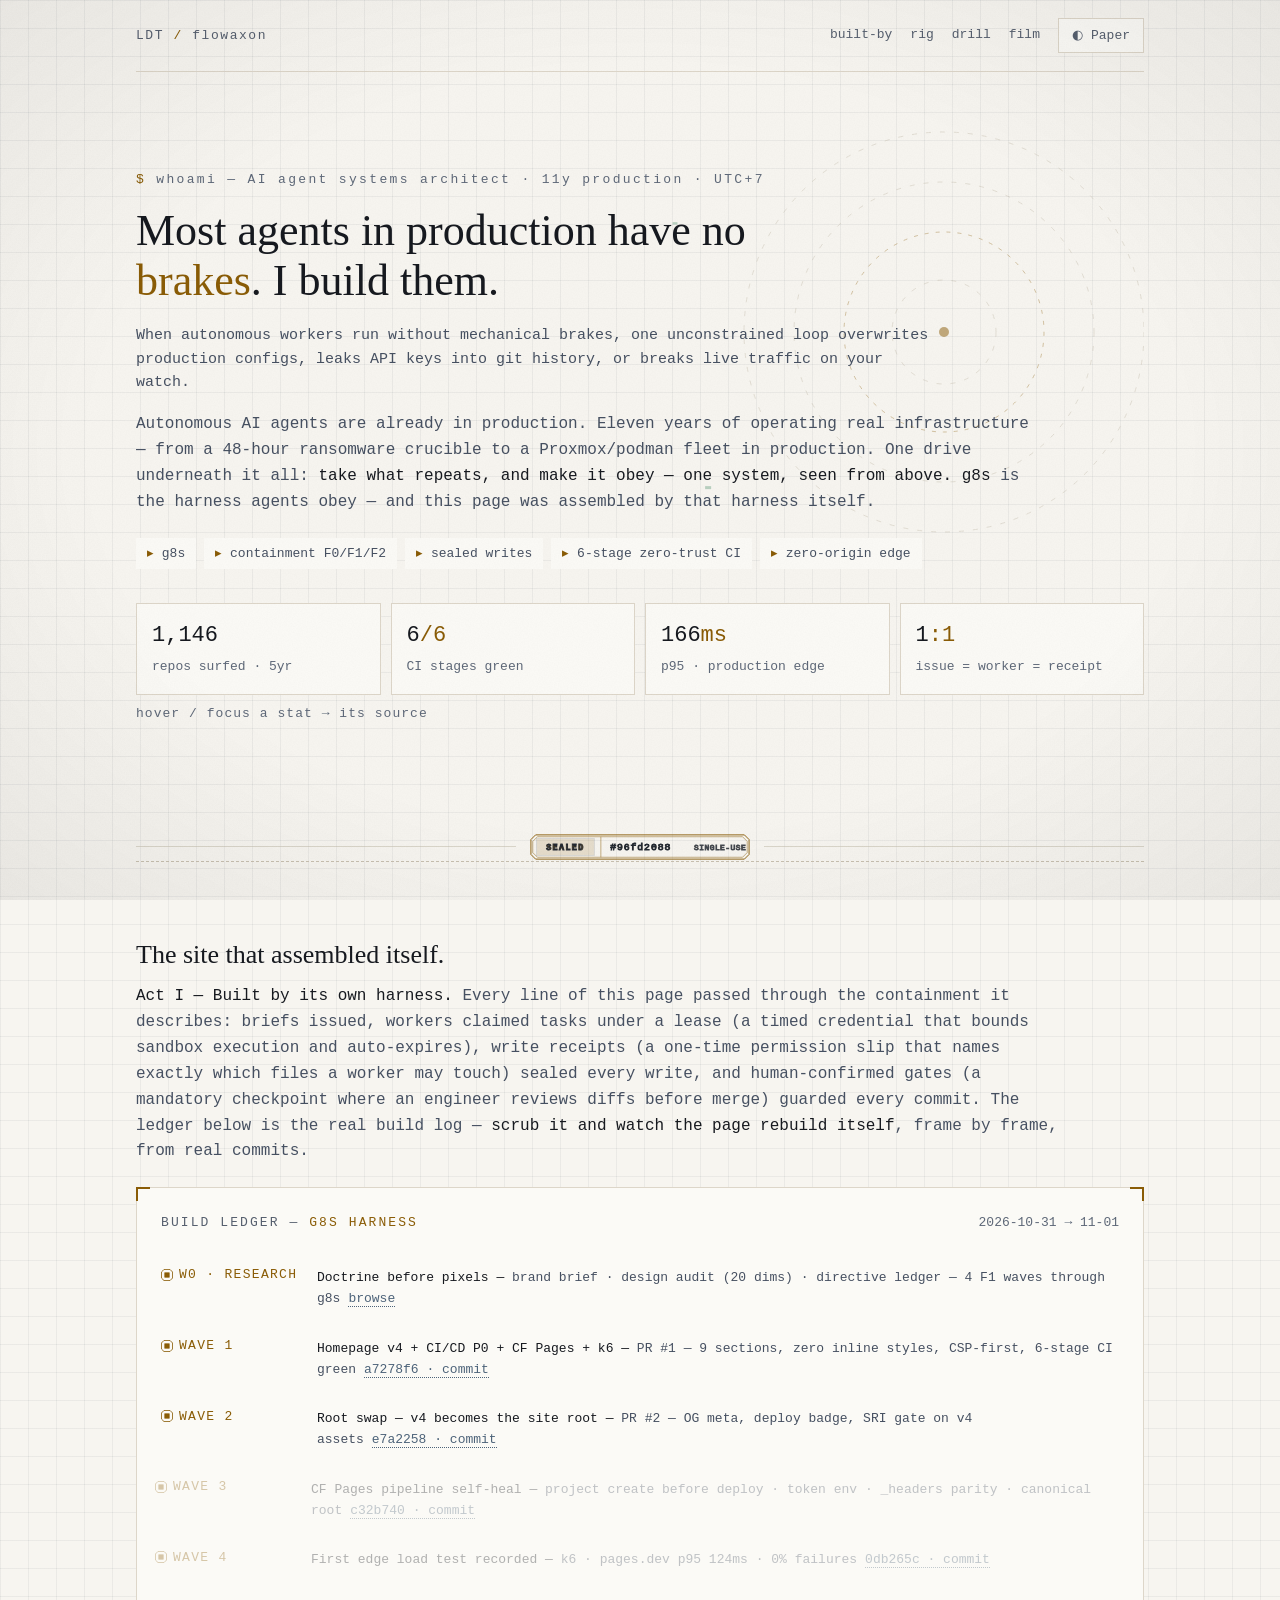
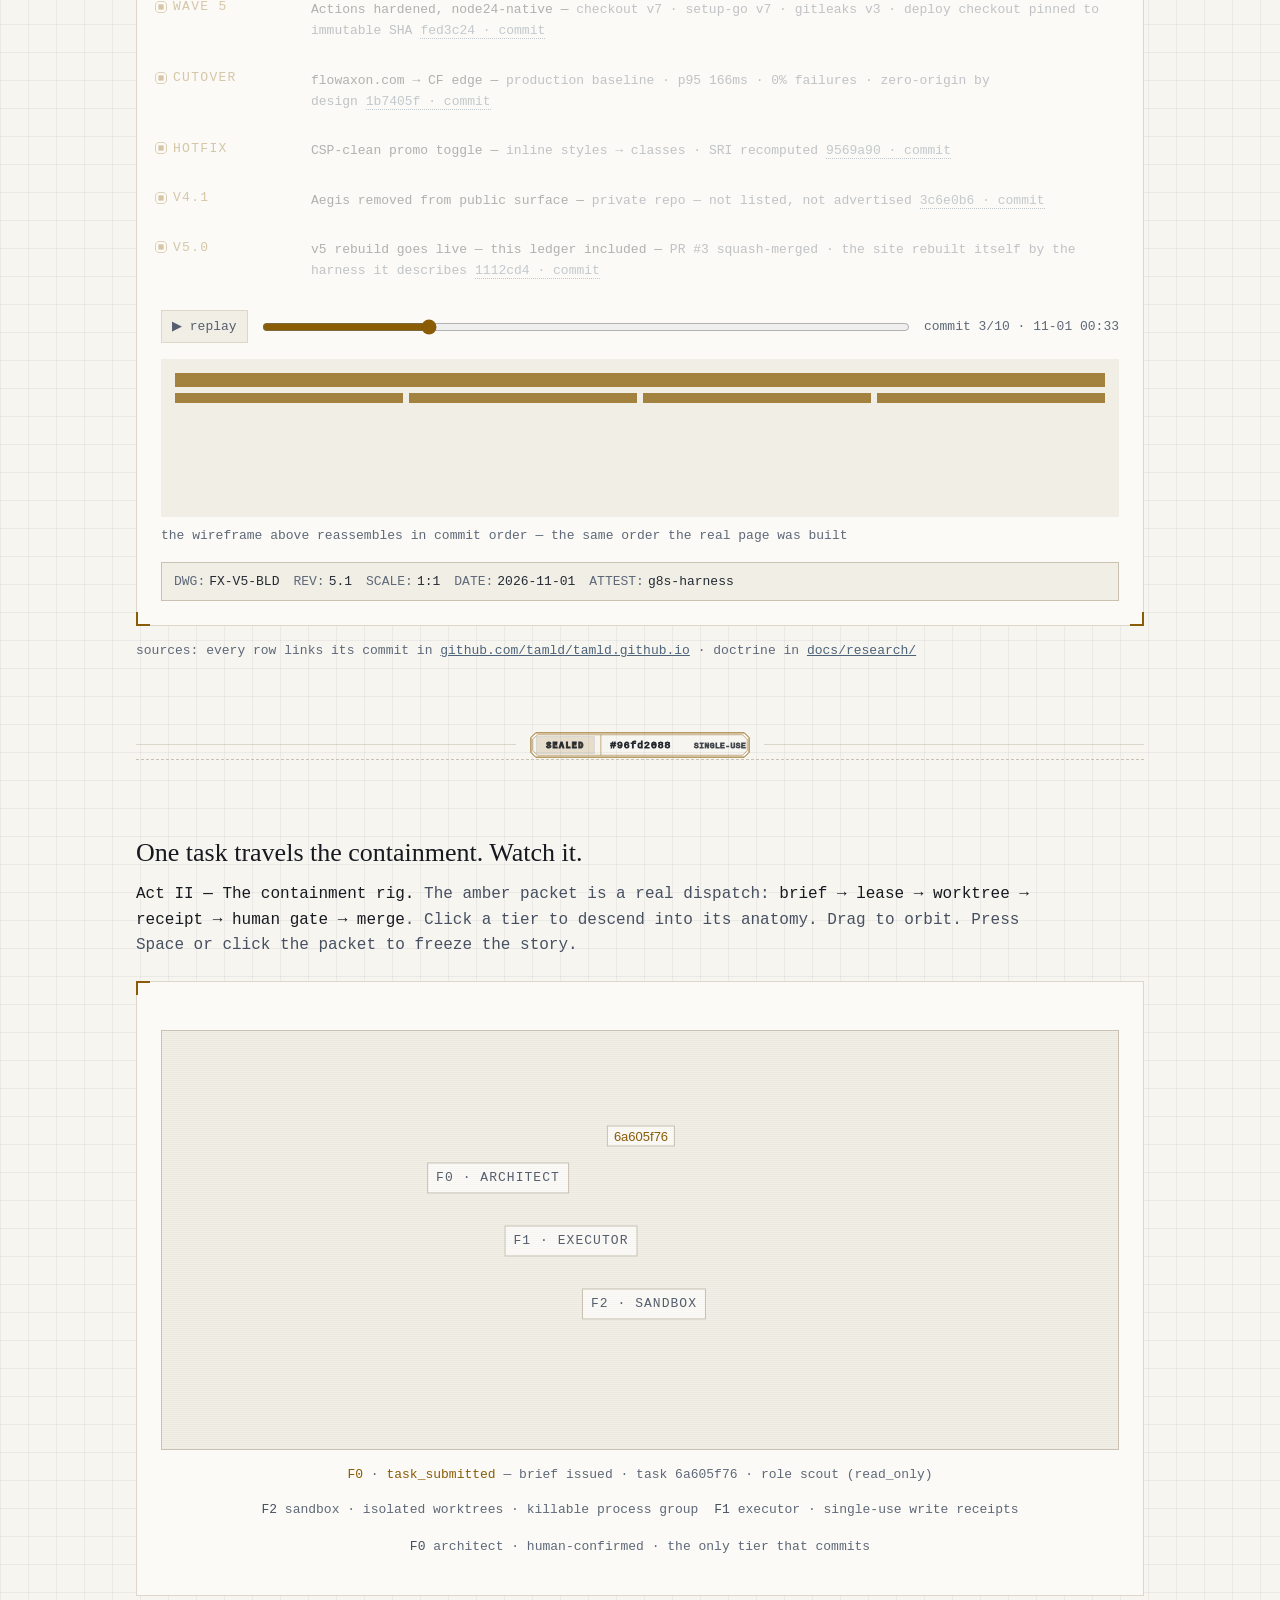
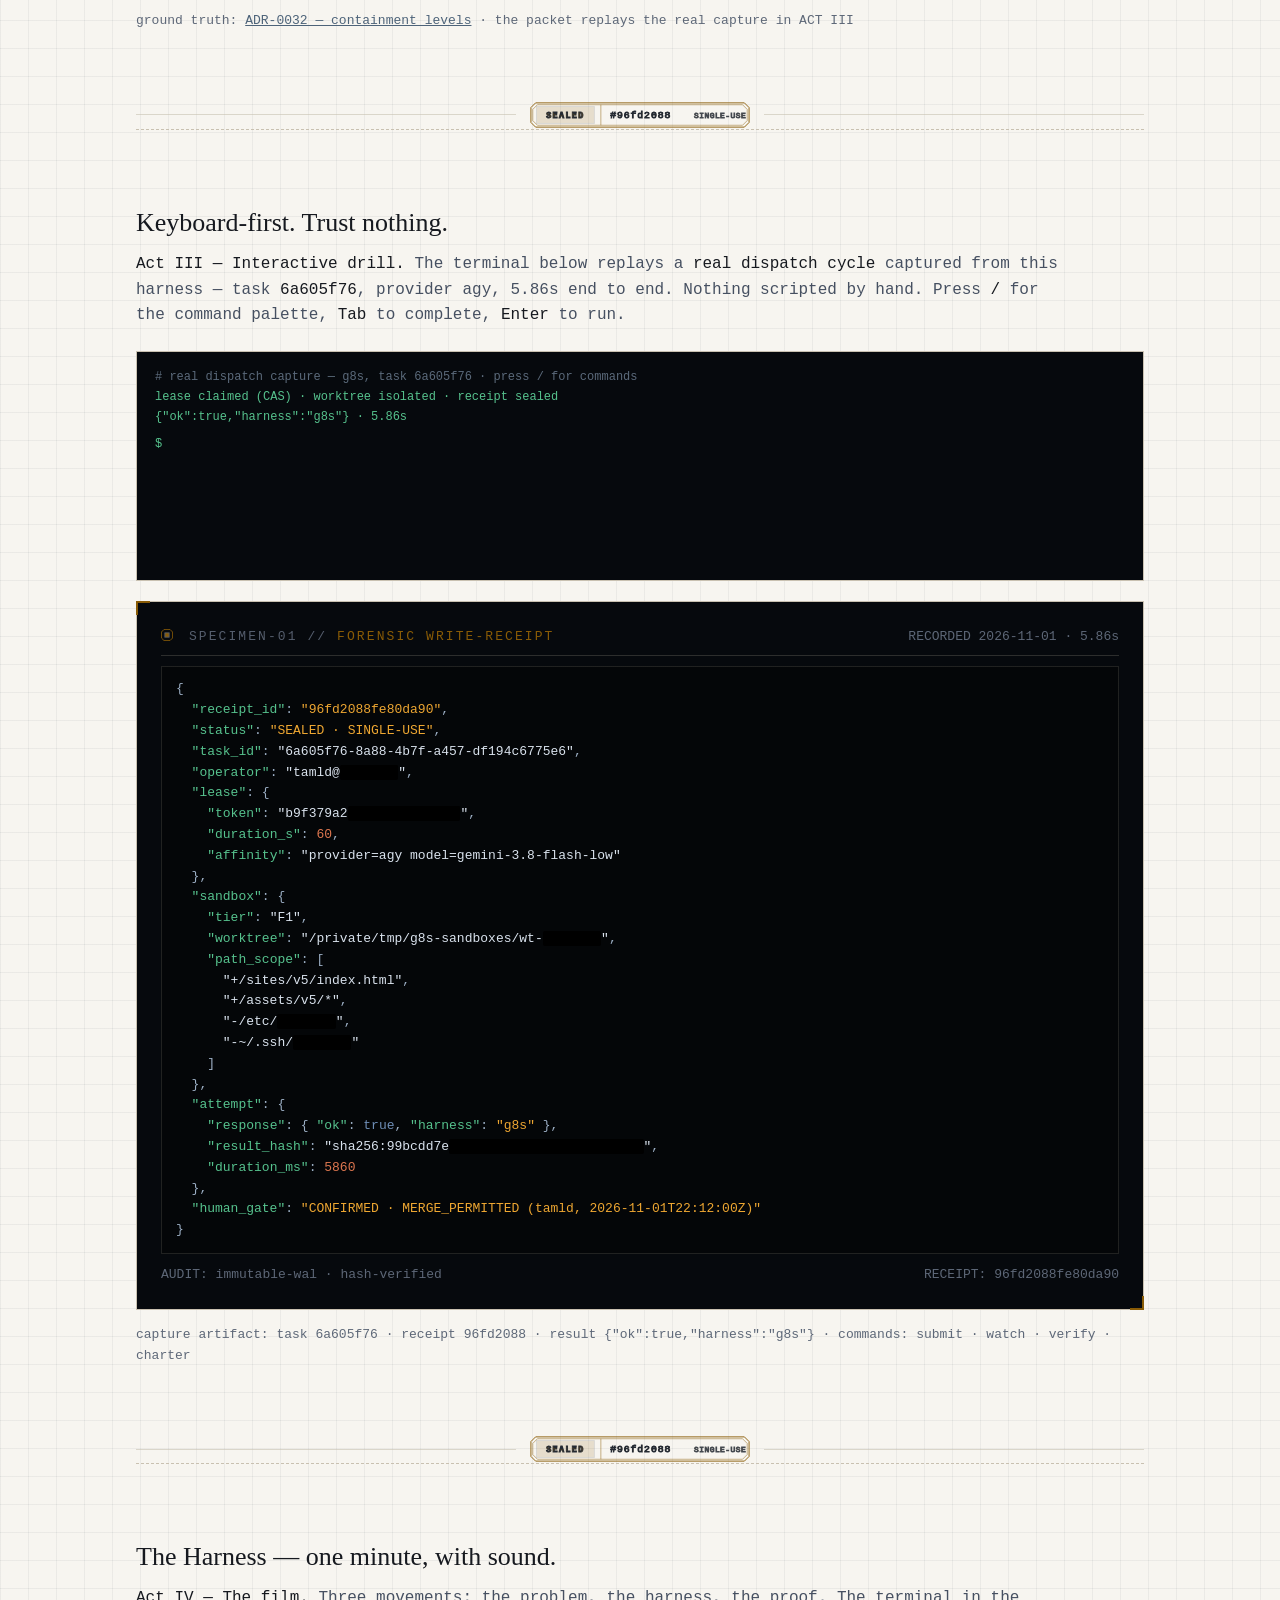
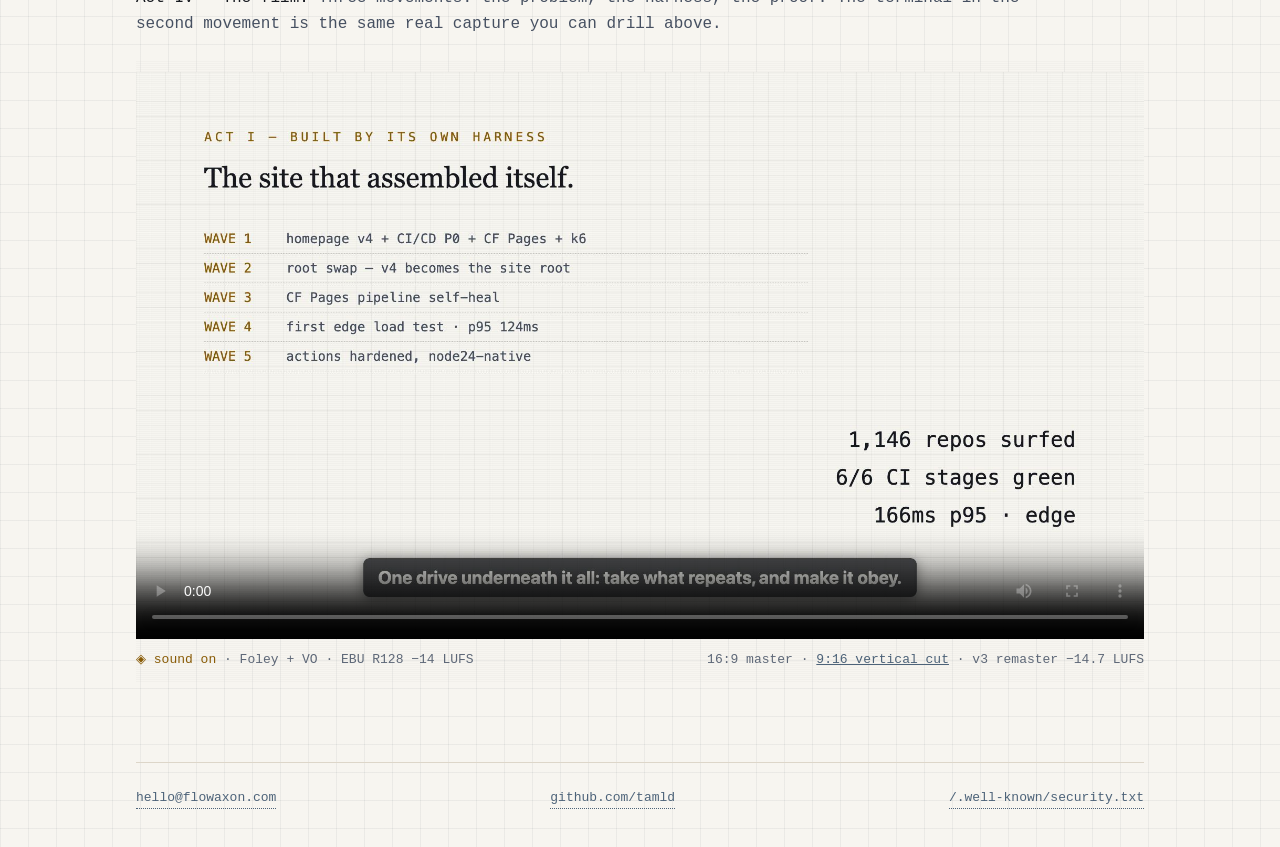
==== commit 2154d4b5: "fix: rehash site.js SRI — the command-truth commit changed site.js without updating its integrity ha" ====
--- a/index.html
+++ b/index.html
@@ -213,6 +213,6 @@
 </div>
 <script src="/assets/v5/herofield.js" integrity="sha384-8mL/jz4nLeNNIer5faNxoYyXVCwWBpYQDdkQ5opabGI9vMTMNdYGe7ShvH+ccI3w" defer></script>
 <script src="/assets/v5/rig3.js" integrity="sha384-60ydoWAKZ023QzexQUI6dN5o/ir+/Ft3WT0UoZJhafz8BklQqGY0GZbfwK+dI+zW" defer></script>
-<script src="/assets/v5/site.js" integrity="sha384-Rx0/TDY7c+z7Yu/xASEBTtUb40g/v9fV3x9GwECXdhkDbP0HgAckA8pFm6FhbV/2" defer></script>
+<script src="/assets/v5/site.js" integrity="sha384-82caF/h1yUZIBYsQXMBPjgihhTsOYWeGQoeih8kp0XRjvVkP7iaE6i1lrTK+t65v" defer></script>
 </body>
 </html>
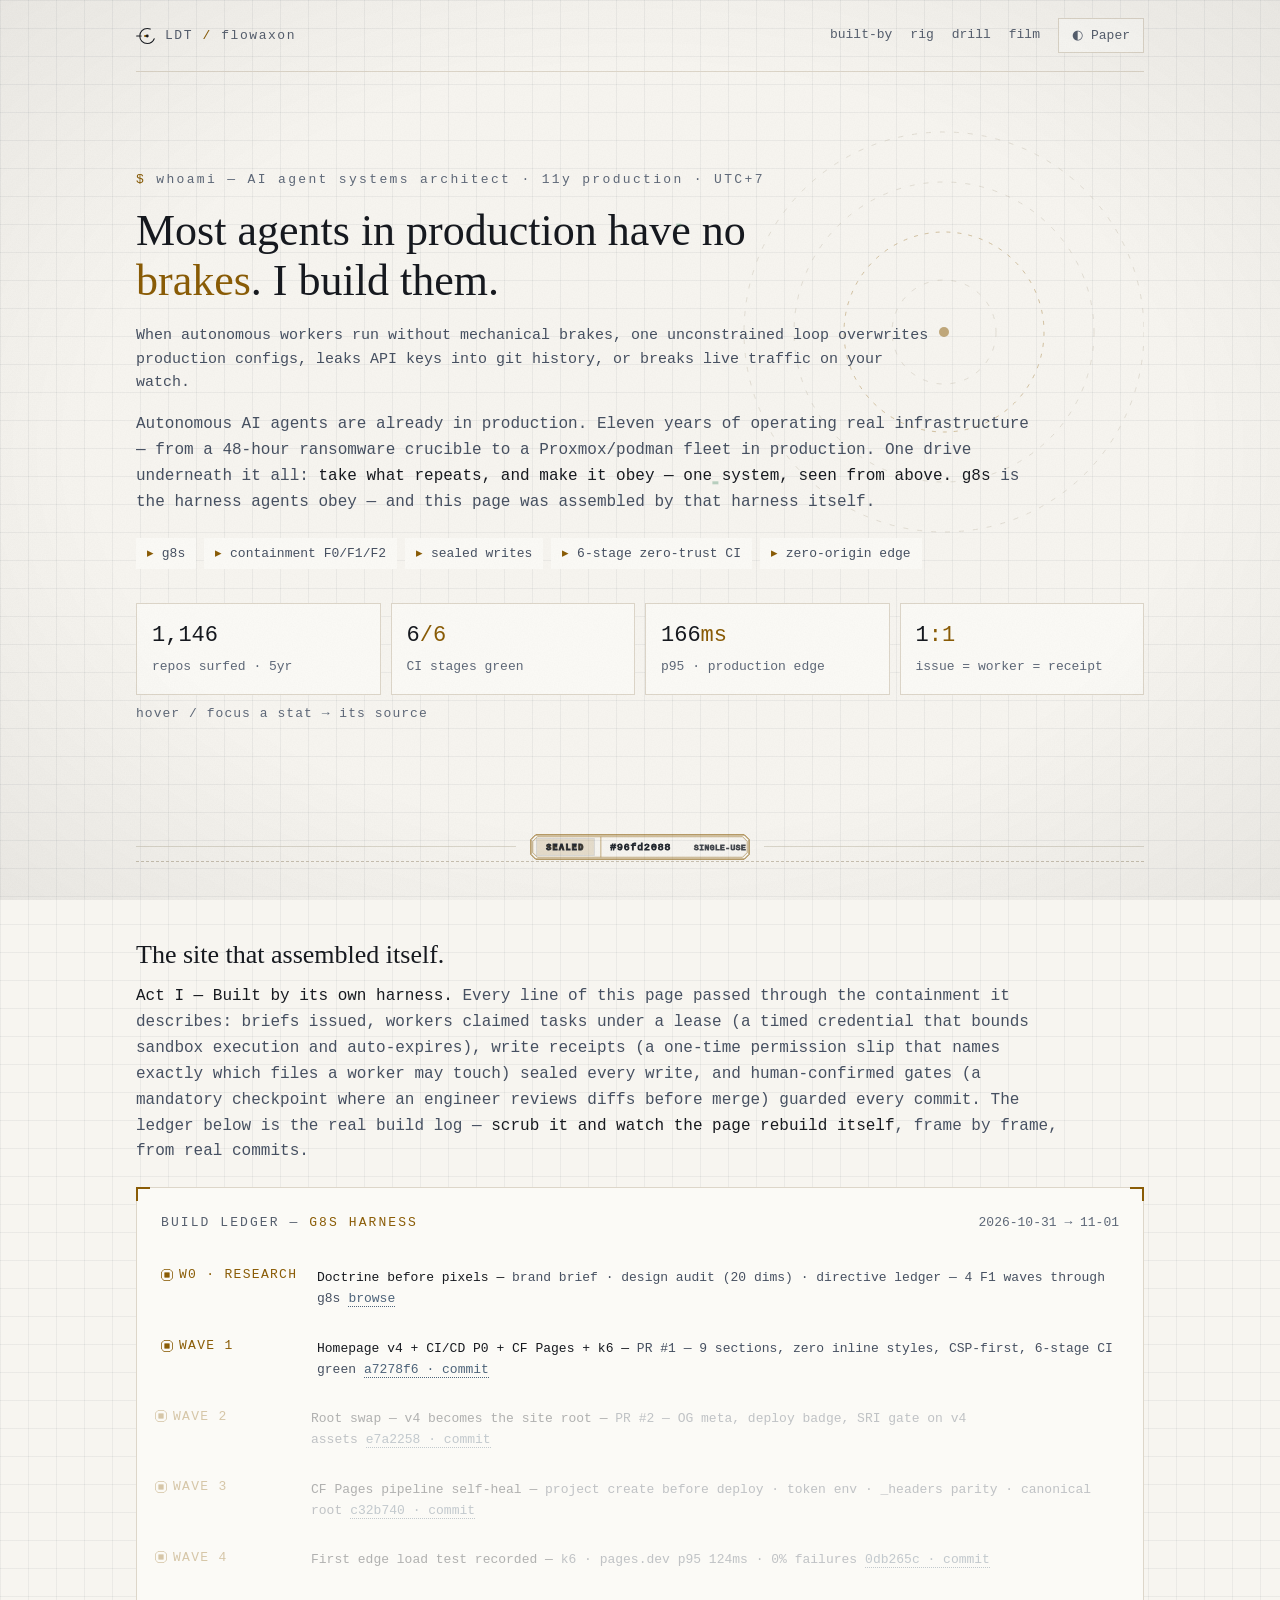
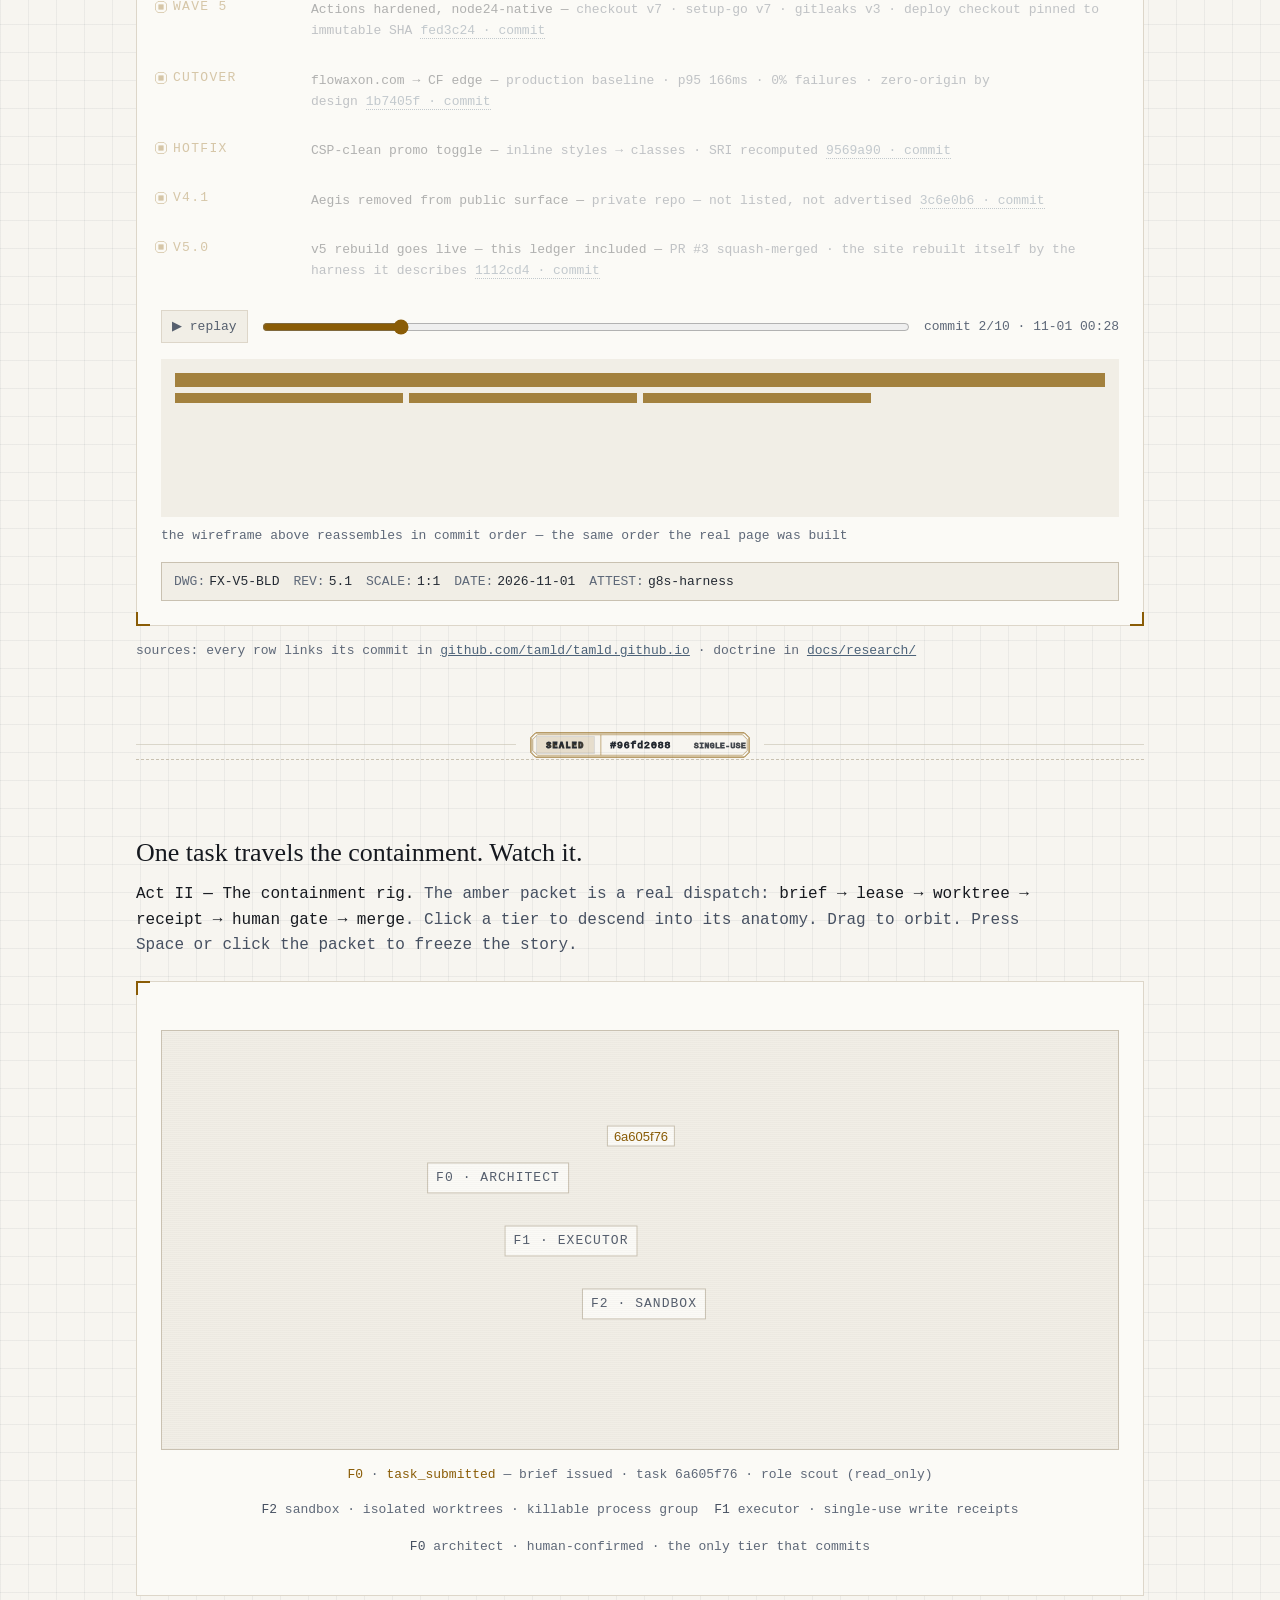
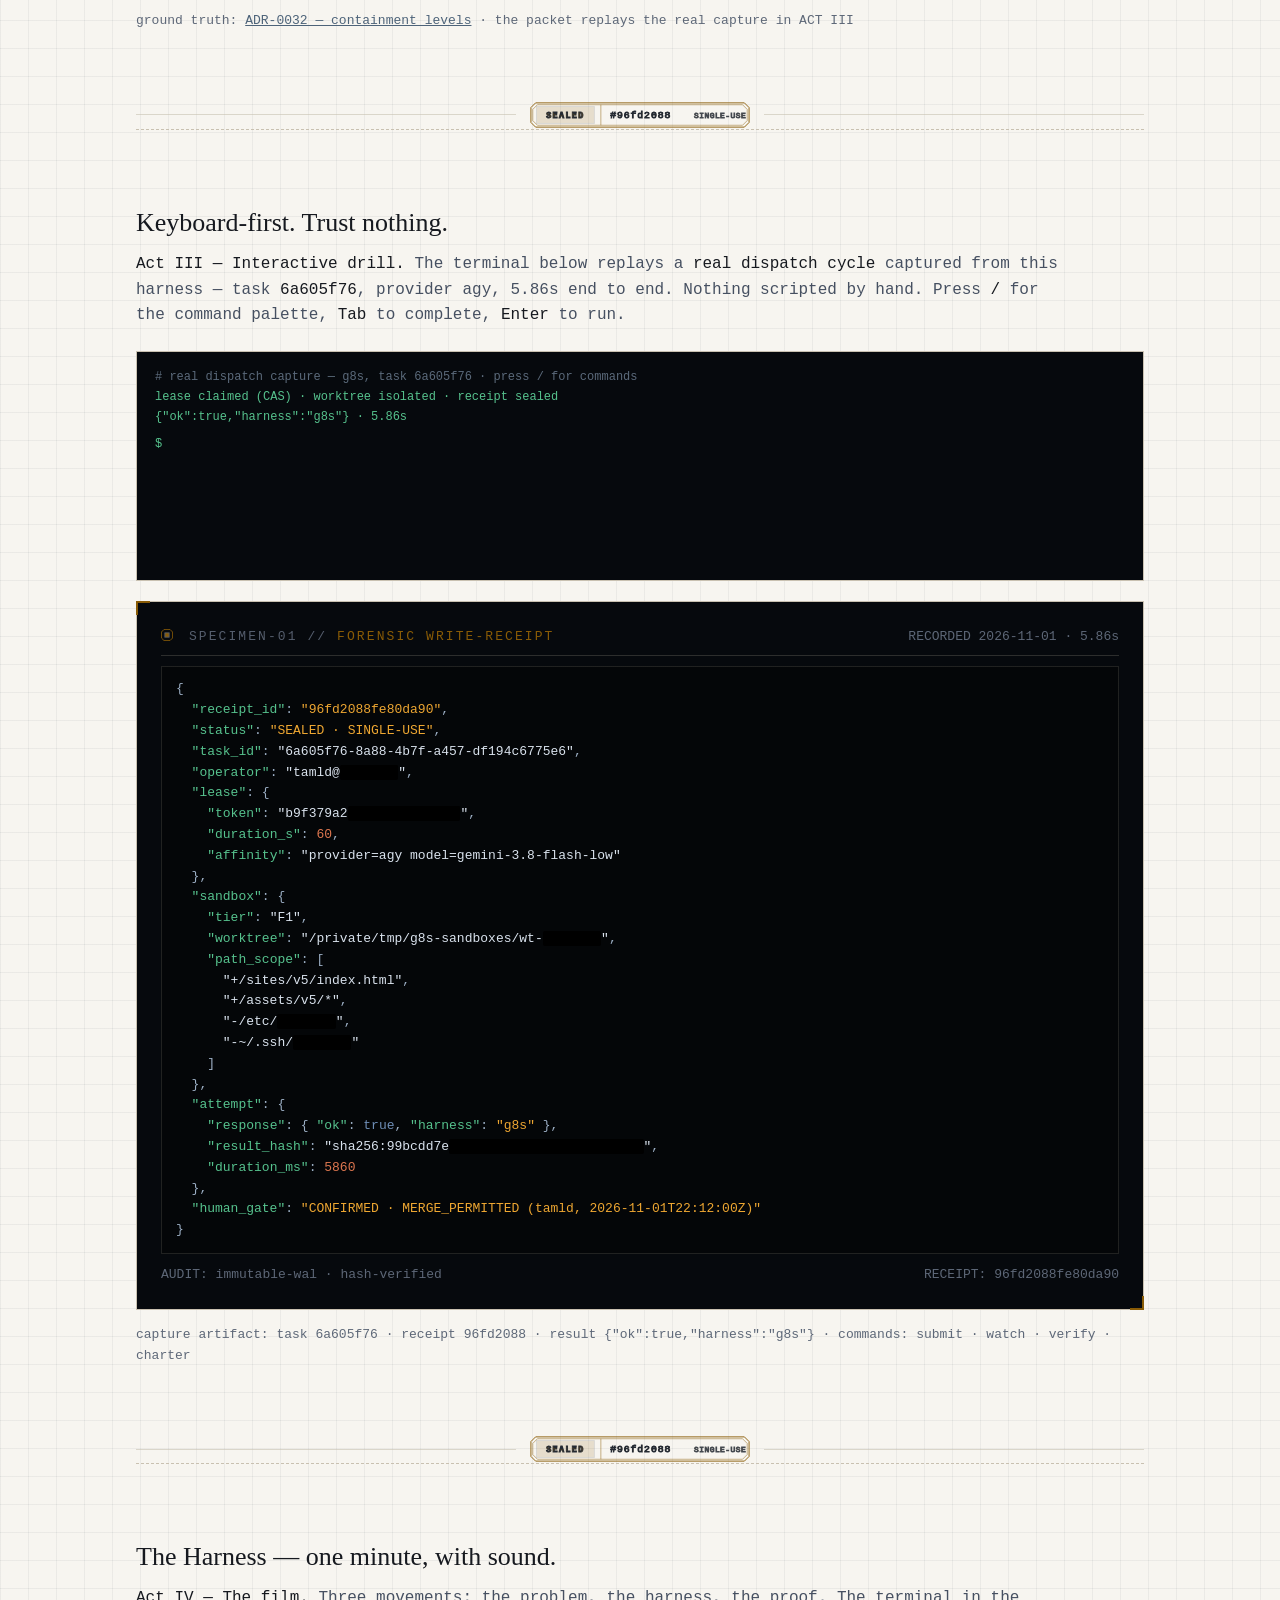
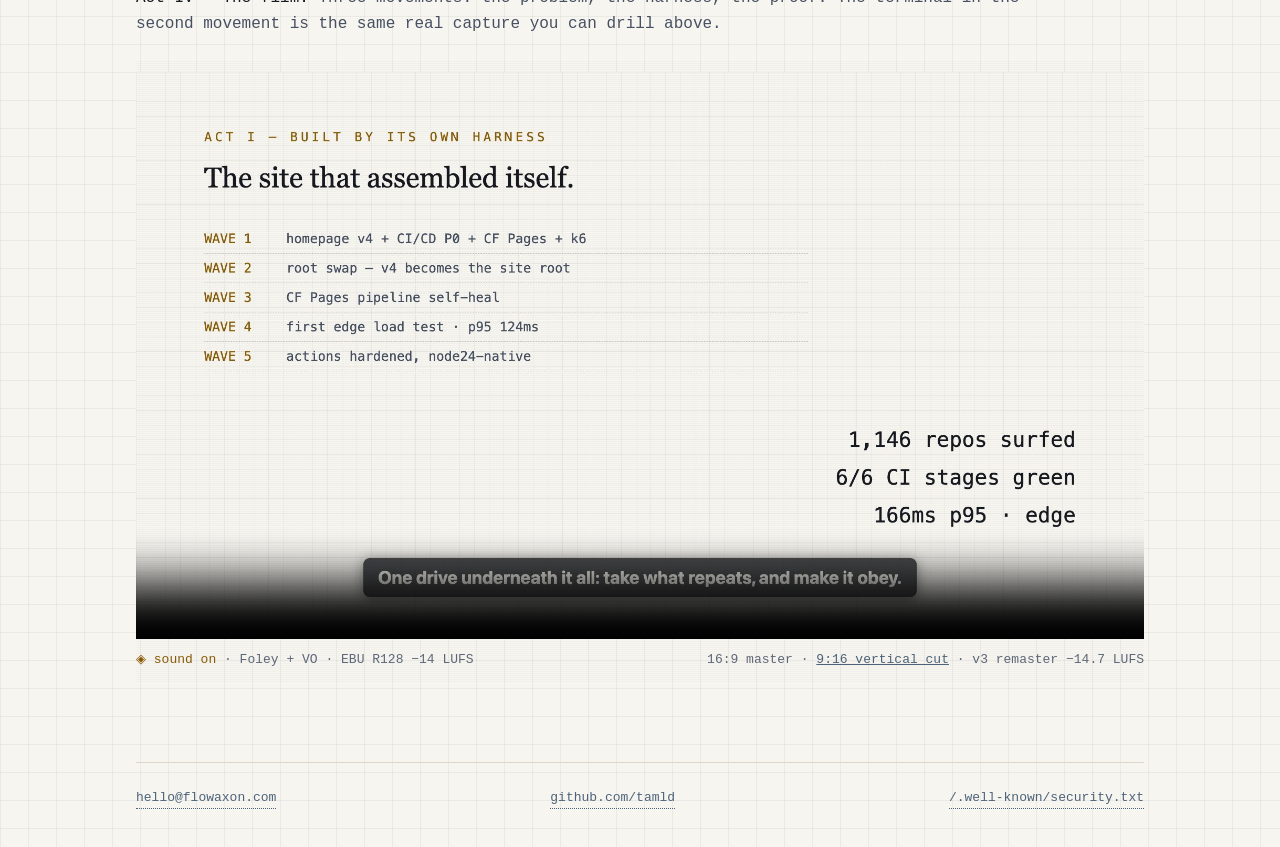
==== commit c0a9bed0: "feat(brand): flowaxon logo kit — containment-ring mark + lockups + favicon suite + usage doc Mark = " ====
--- a/index.html
+++ b/index.html
@@ -15,8 +15,10 @@
 <meta property="og:image:height" content="630">
 <!-- TODO(analytics): Cloudflare Web Analytics beacon skipped — no CF Pages beacon token in env; preserved CSP without unconfirmed third-party script injection -->
 <meta name="twitter:card" content="summary_large_image">
-<link rel="icon" href="data:image/svg+xml,%3Csvg xmlns='http://www.w3.org/2000/svg' viewBox='0 0 16 16'%3E%3Crect width='16' height='16' fill='%23f7f5f0'/%3E%3Ccircle cx='8' cy='8' r='5' fill='none' stroke='%238a5c06'/%3E%3Ccircle cx='8' cy='8' r='1.6' fill='%238a5c06'/%3E%3C/svg%3E">
-<link rel="stylesheet" href="/assets/v5/v5.css" integrity="sha384-CGZCxZfBxgyzcgQXuBxhHh++EyEovyWknI/Z5KRpRNQdkn0BL6kFa6uR9RfkfKTQ">
+<link rel="icon" href="/favicon.svg" type="image/svg+xml">
+<link rel="icon" href="/favicon.ico" sizes="32x32">
+<link rel="apple-touch-icon" href="/apple-touch-icon.png">
+<link rel="stylesheet" href="/assets/v5/v5.css" integrity="sha384-psAh+IXkQCnFzoPcvk2TH1nmNsMDzvMLv9yOz045Uf4OFBlMemz3o8CwdSOFUwt2">
 <script type="application/ld+json">
 {"@context":"https://schema.org","@type":"Person","name":"Le Duc Tam","url":"https://flowaxon.com/","sameAs":["https://github.com/tamld"],"jobTitle":"AI Agent Systems Architect","description":"Builds containment harnesses for autonomous AI agents. 11 years of production infrastructure.","knowsAbout":["agent containment","zero-trust CI/CD","infrastructure automation","g8s"]}
 </script>
@@ -25,7 +27,7 @@
 <div class="wrap">
 
 <header class="site">
-  <a class="brand" href="/">LDT <b>/</b> flowaxon</a>
+  <a class="brand" href="/"><svg class="brand-mark" viewBox="0 0 64 64" width="20" height="20" aria-hidden="true"><circle cx="36" cy="32" r="24" fill="none" stroke="currentColor" stroke-width="3.4" stroke-dasharray="113 38" stroke-dashoffset="-9" stroke-linecap="round"/><line x1="2" y1="32" x2="9" y2="32" stroke="currentColor" stroke-width="3.4" stroke-linecap="round"/><line x1="13" y1="32" x2="16.5" y2="32" stroke="currentColor" stroke-width="3.4" stroke-linecap="round"/><rect x="26.5" y="28.75" width="6.5" height="6.5" fill="var(--amber)"/><circle cx="36" cy="32" r="4.5" fill="currentColor"/></svg><span>LDT <b>/</b> flowaxon</span></a>
   <nav class="top">
     <a class="keep" href="#builtby">built-by</a>
     <a class="keep" href="#rig">rig</a>
--- a/assets/v5/v5.css
+++ b/assets/v5/v5.css
@@ -40,7 +40,9 @@
 
 /* ── header ── */
 header.site{display:flex;justify-content:space-between;align-items:center;padding:18px 0;border-bottom:1px solid var(--bd)}
-.brand{font-size:13px;letter-spacing:.12em;color:var(--t4);text-decoration:none}
+.brand{display:inline-flex;align-items:center;gap:9px;font-size:13px;letter-spacing:.12em;color:var(--t4);text-decoration:none}
+.brand-mark{flex:none;color:var(--t1);transition:transform var(--dur-layout) var(--ez)}
+.brand:hover .brand-mark{transform:rotate(14deg)}
 .brand b{color:var(--amber);font-weight:400}
 nav.top{display:flex;gap:18px;align-items:center;font-size:13px}
 nav.top a{color:var(--t4);text-decoration:none;border-bottom:1px dotted transparent;padding-bottom:2px;transition:color var(--dur-hover) var(--ez),border-color var(--dur-hover) var(--ez)}
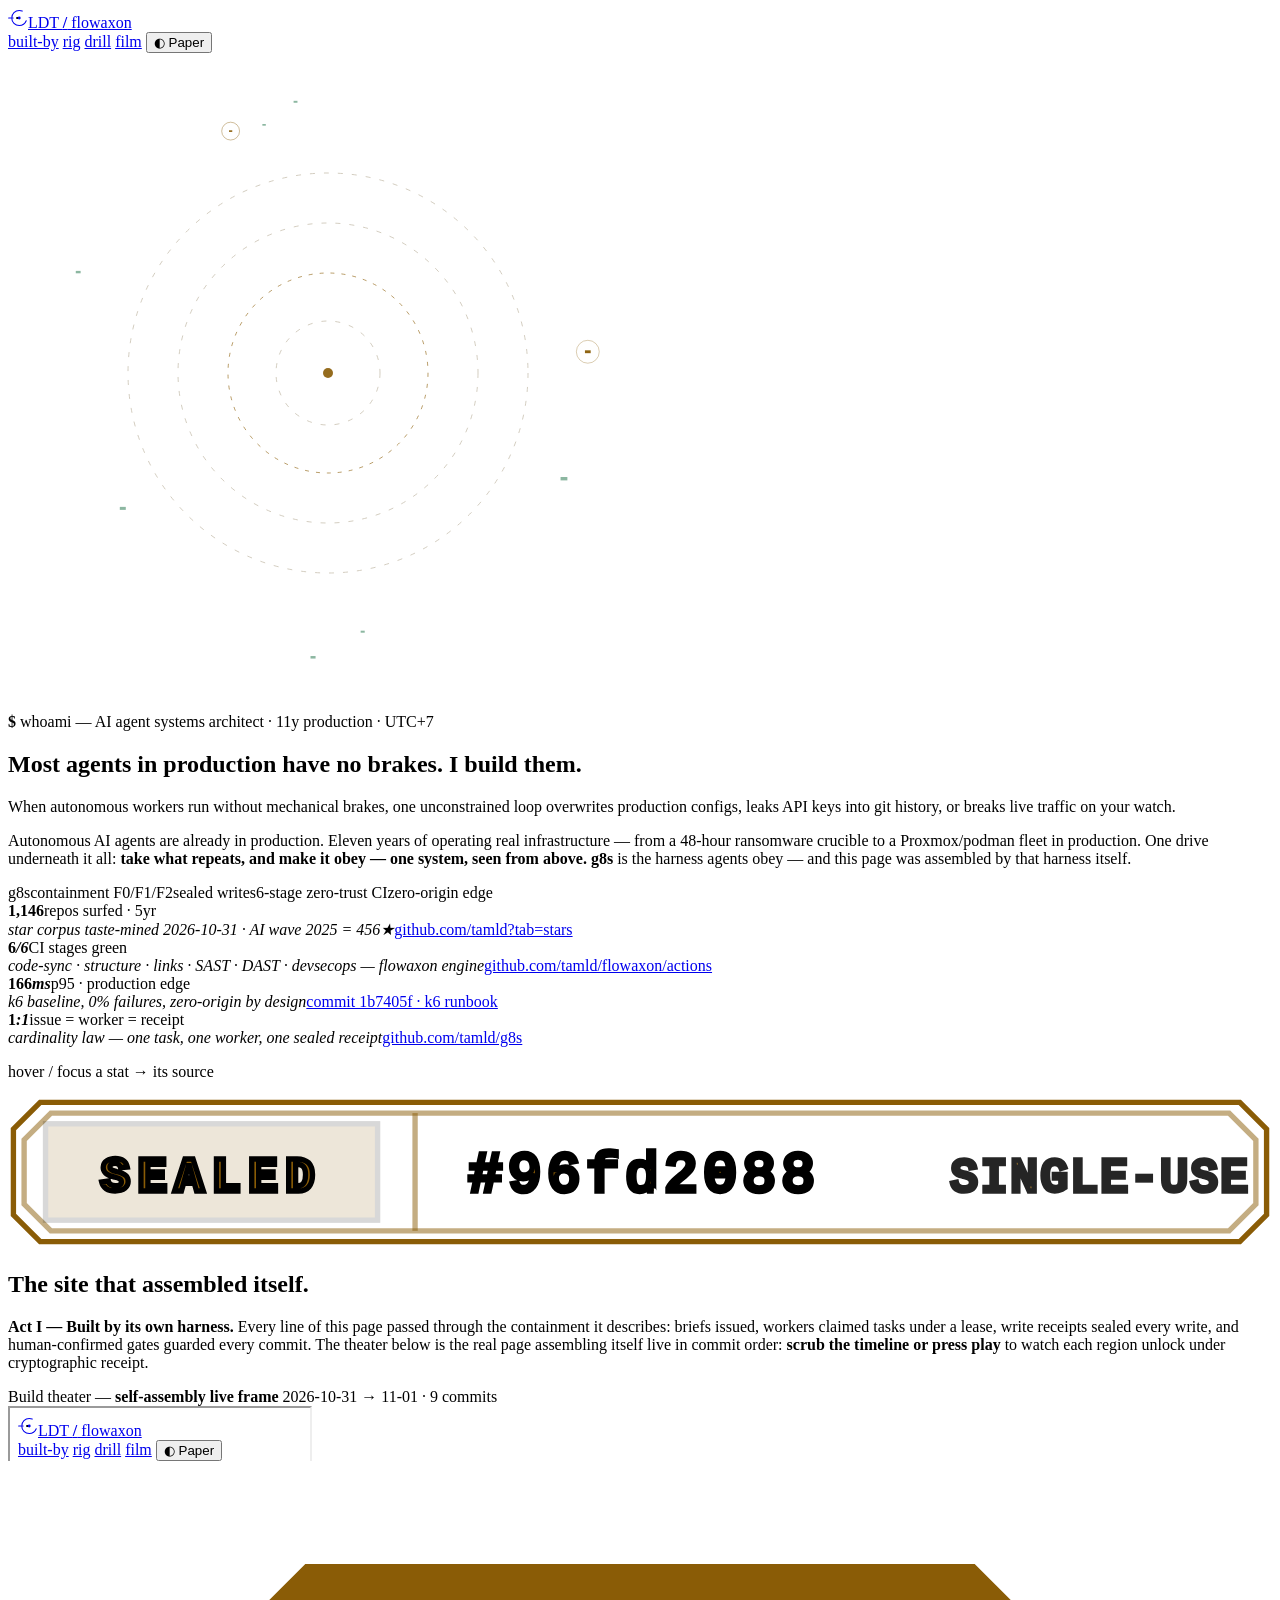
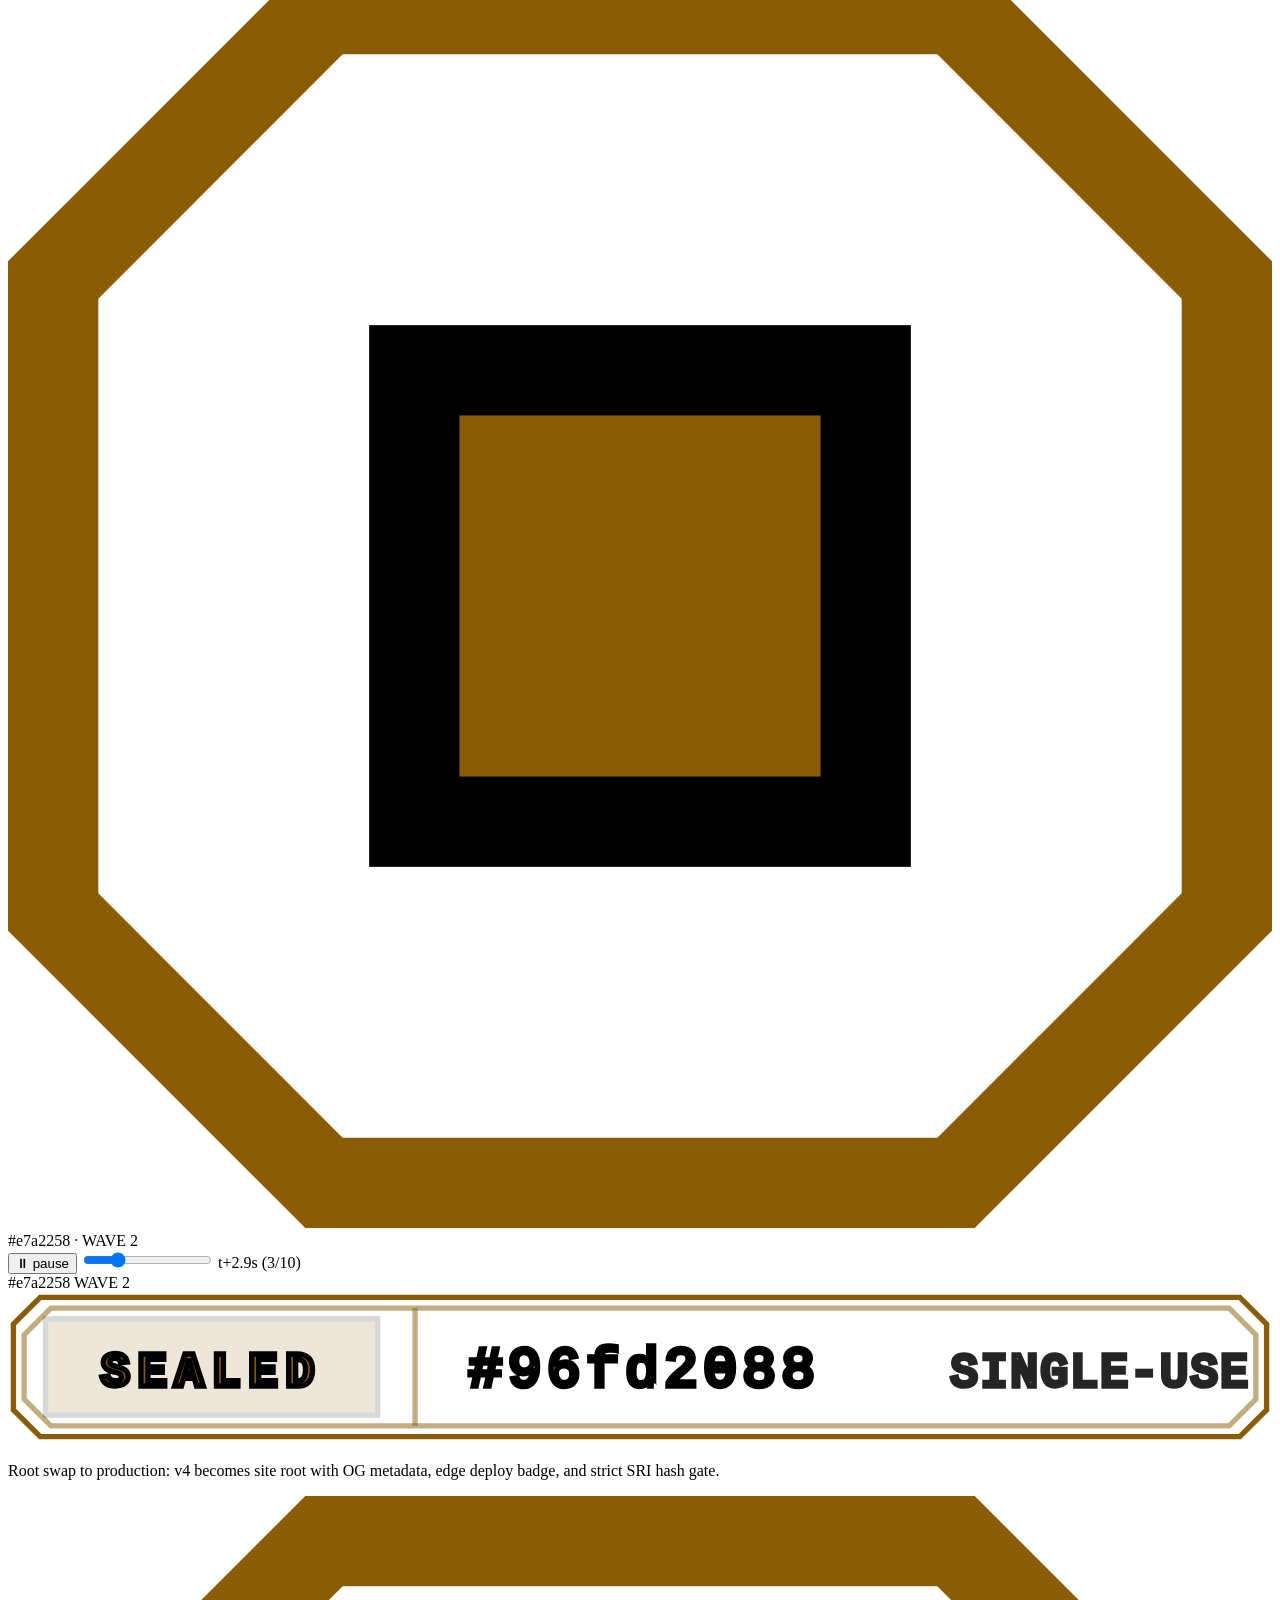
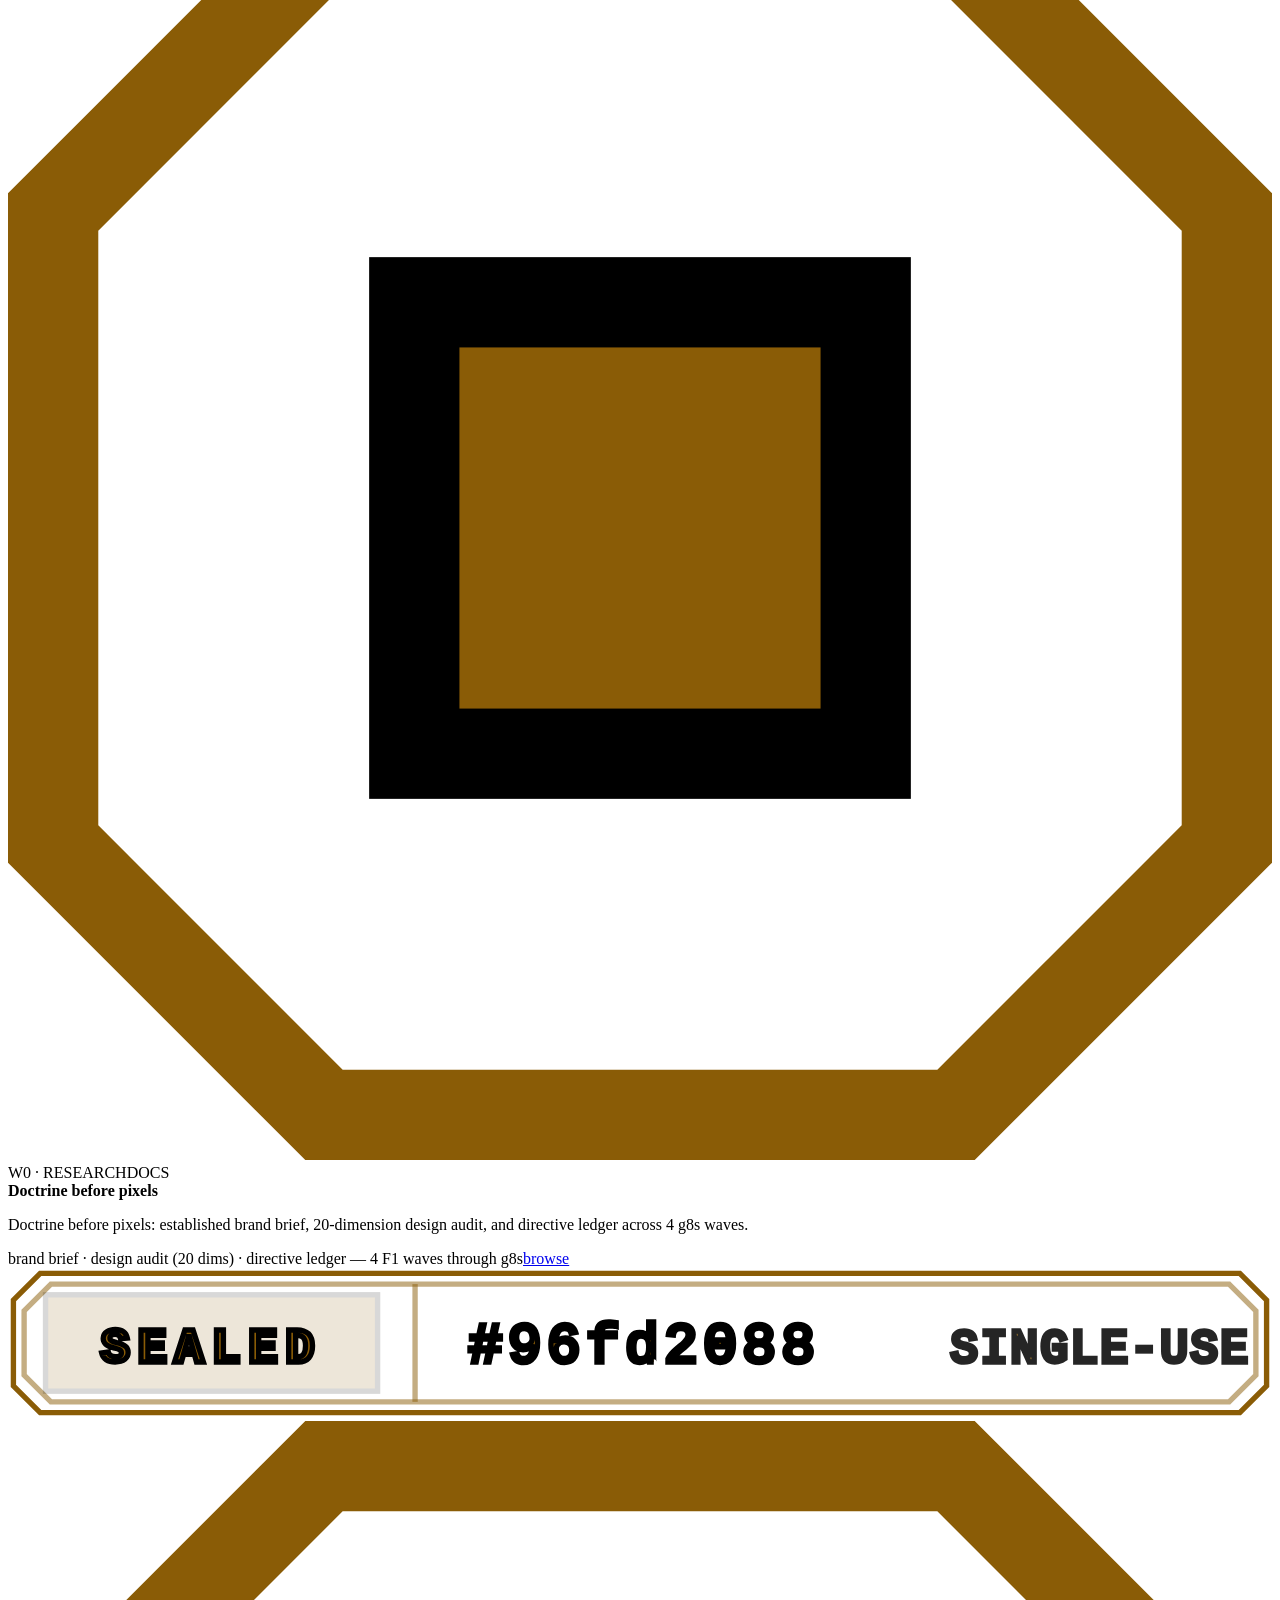
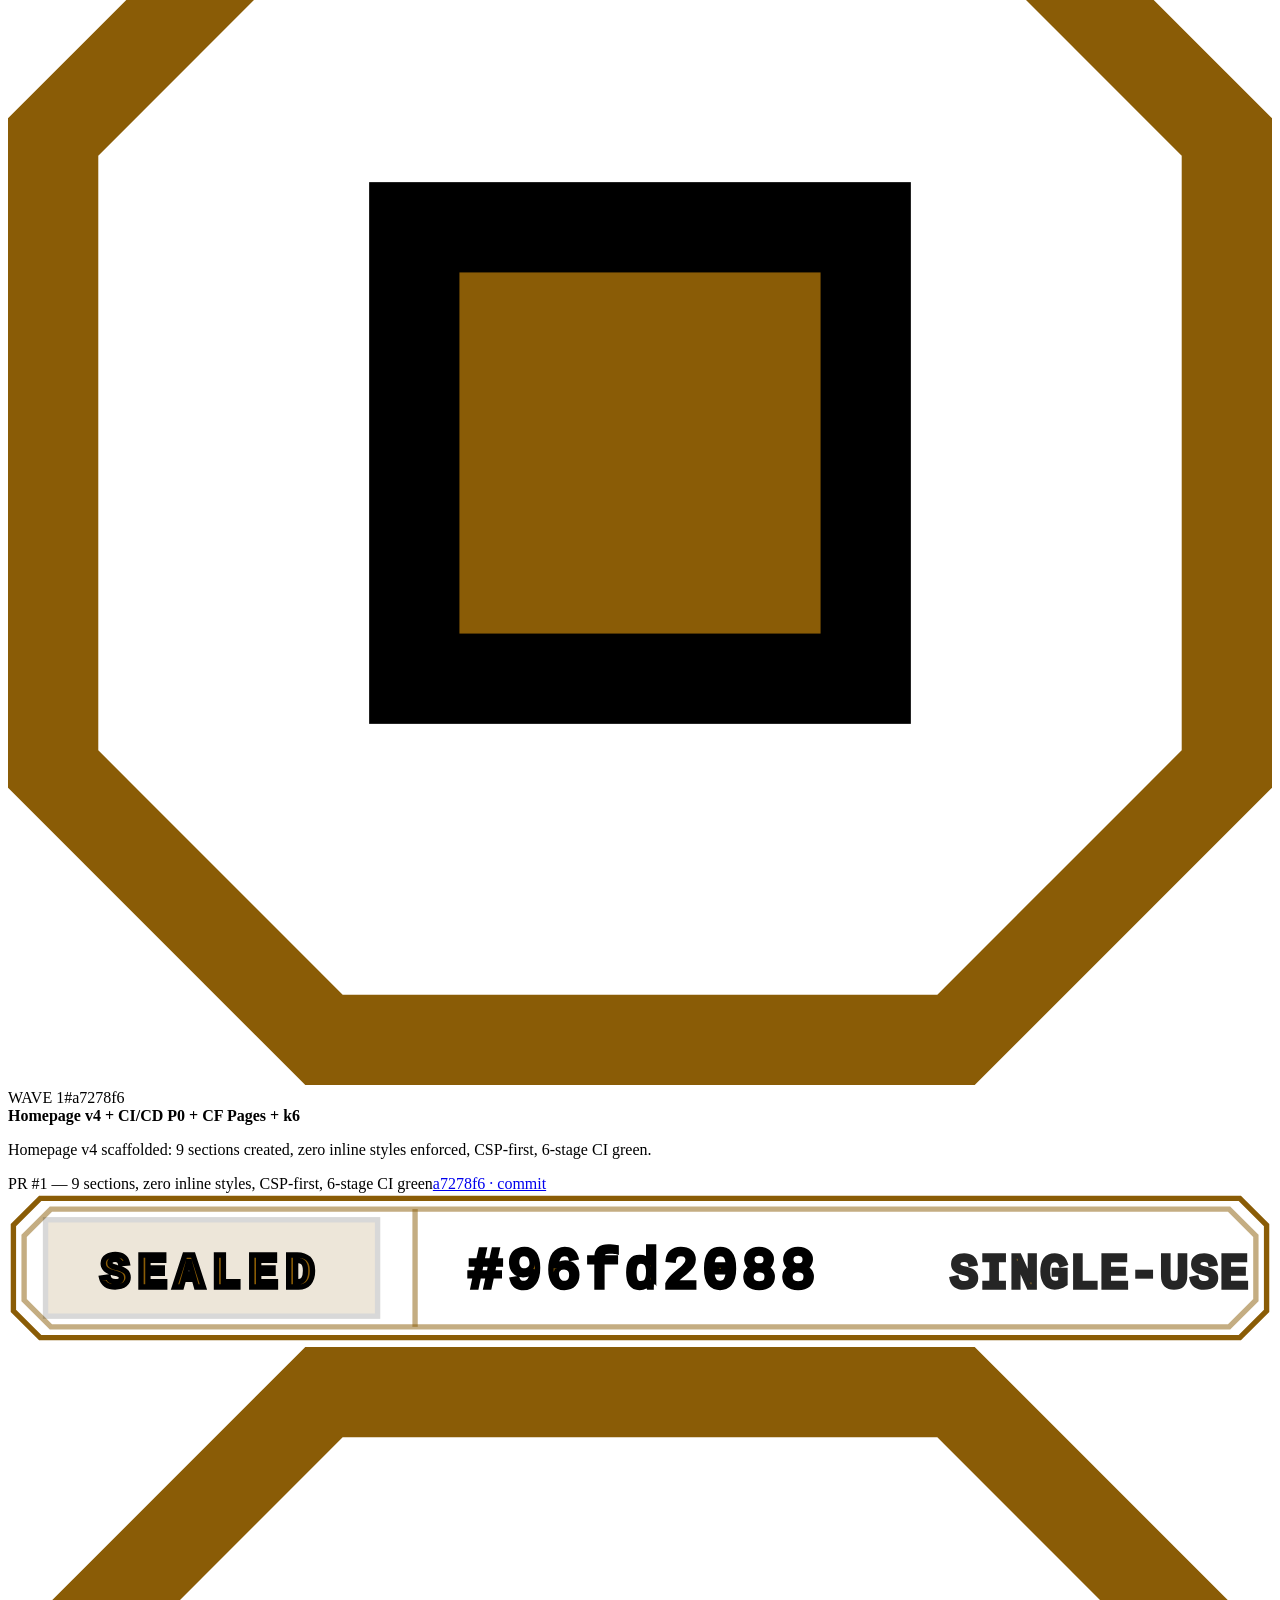
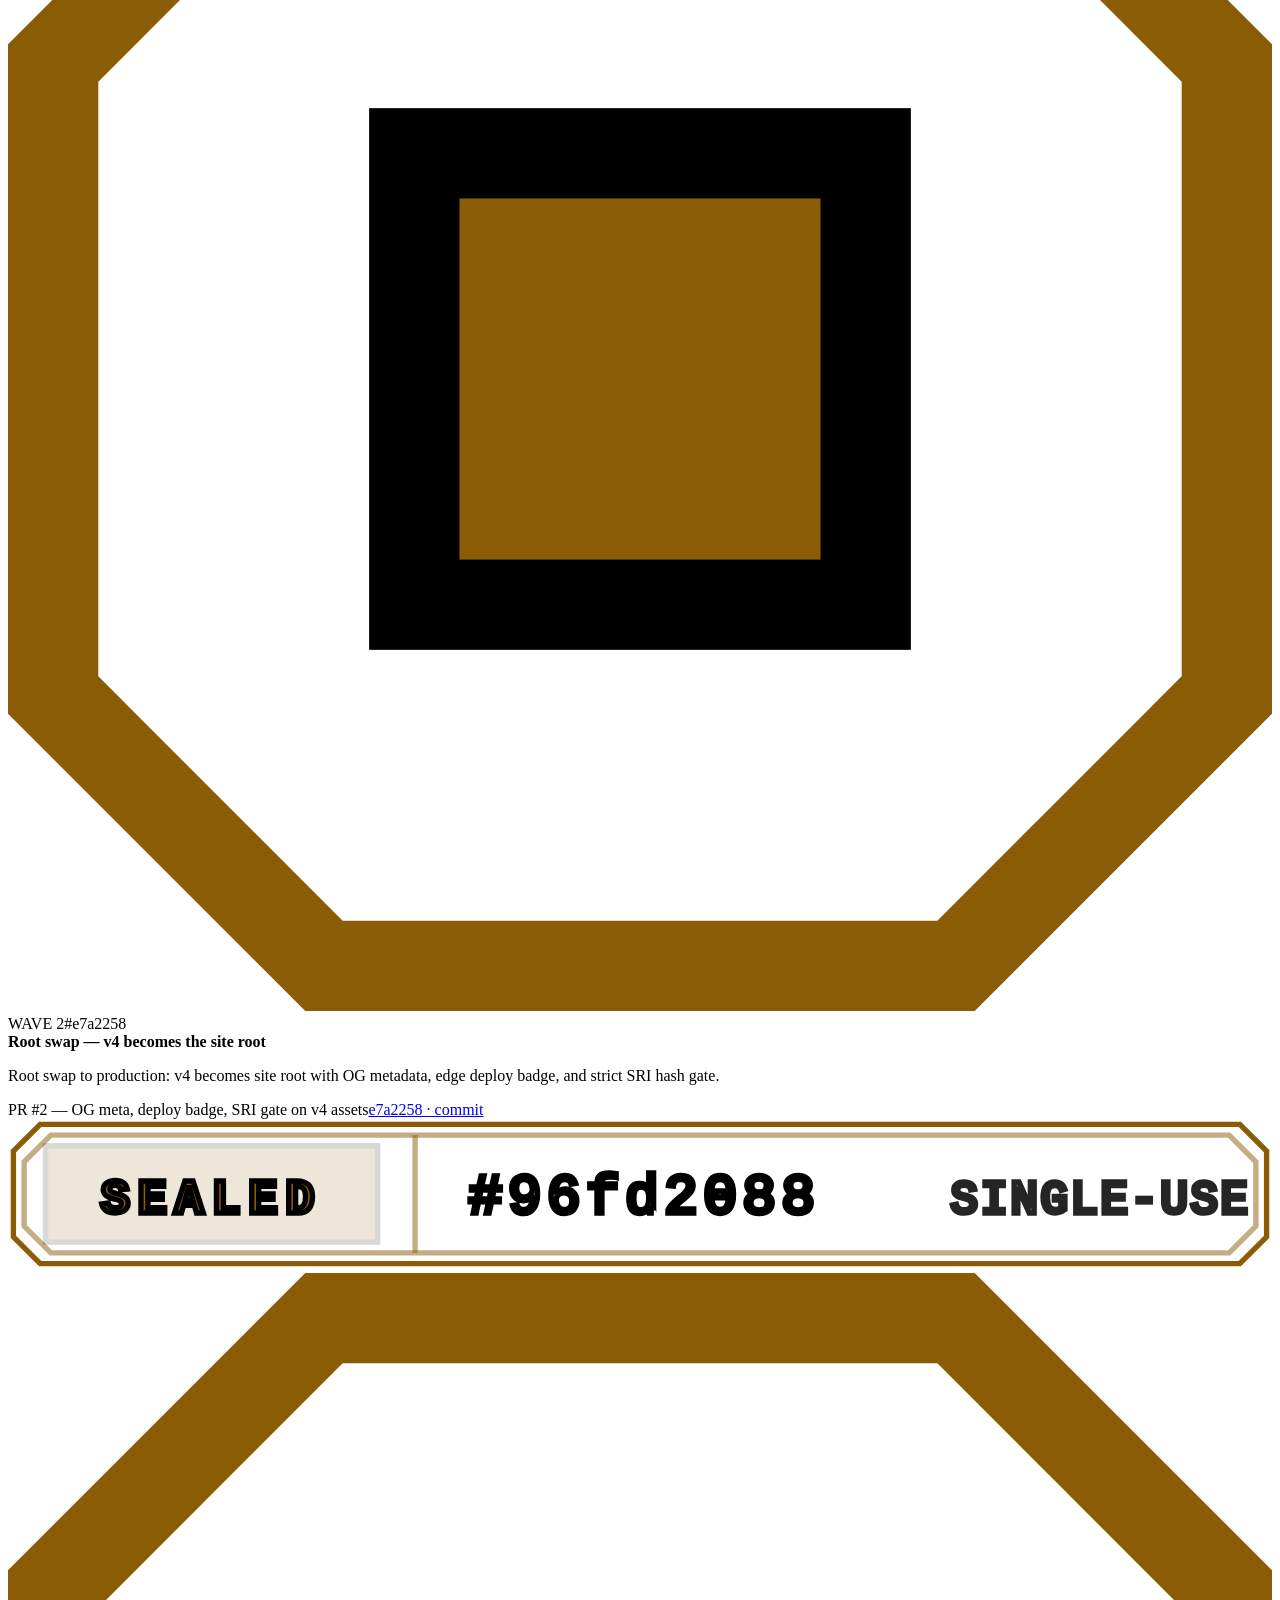
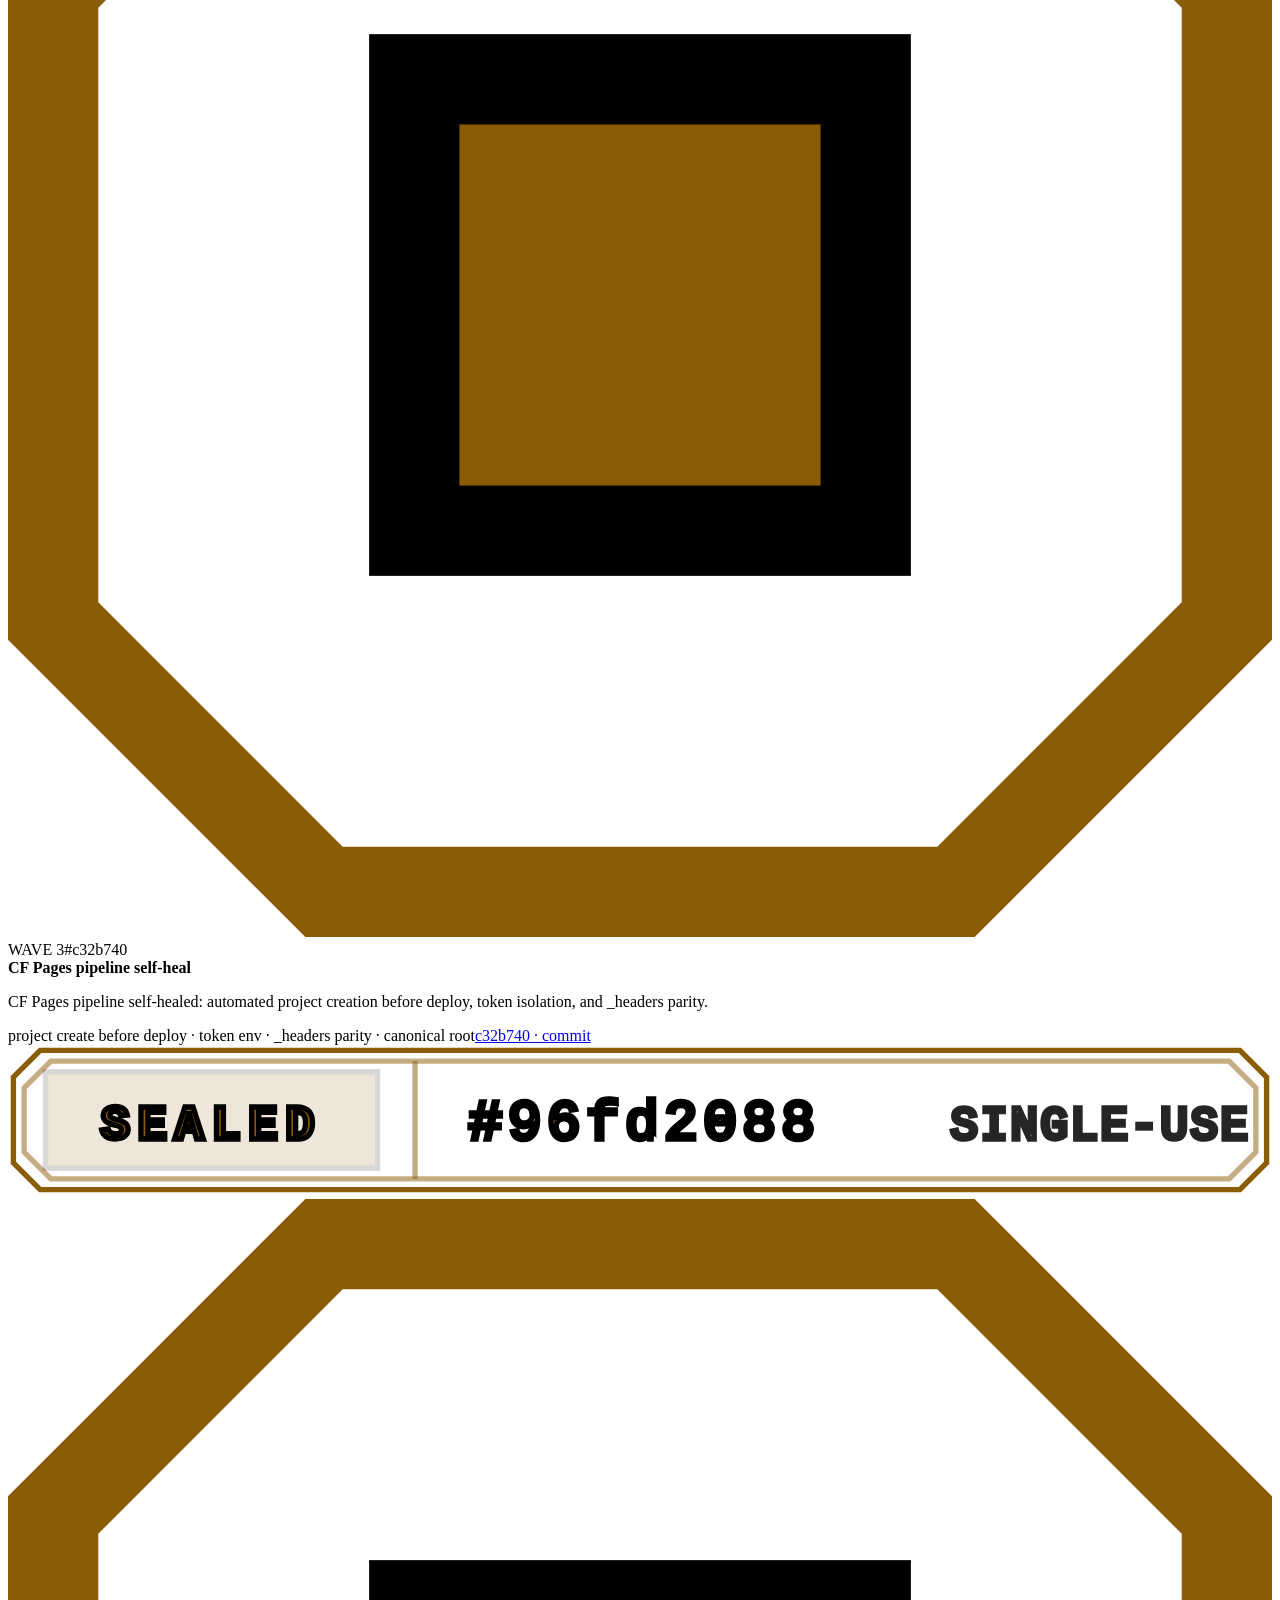
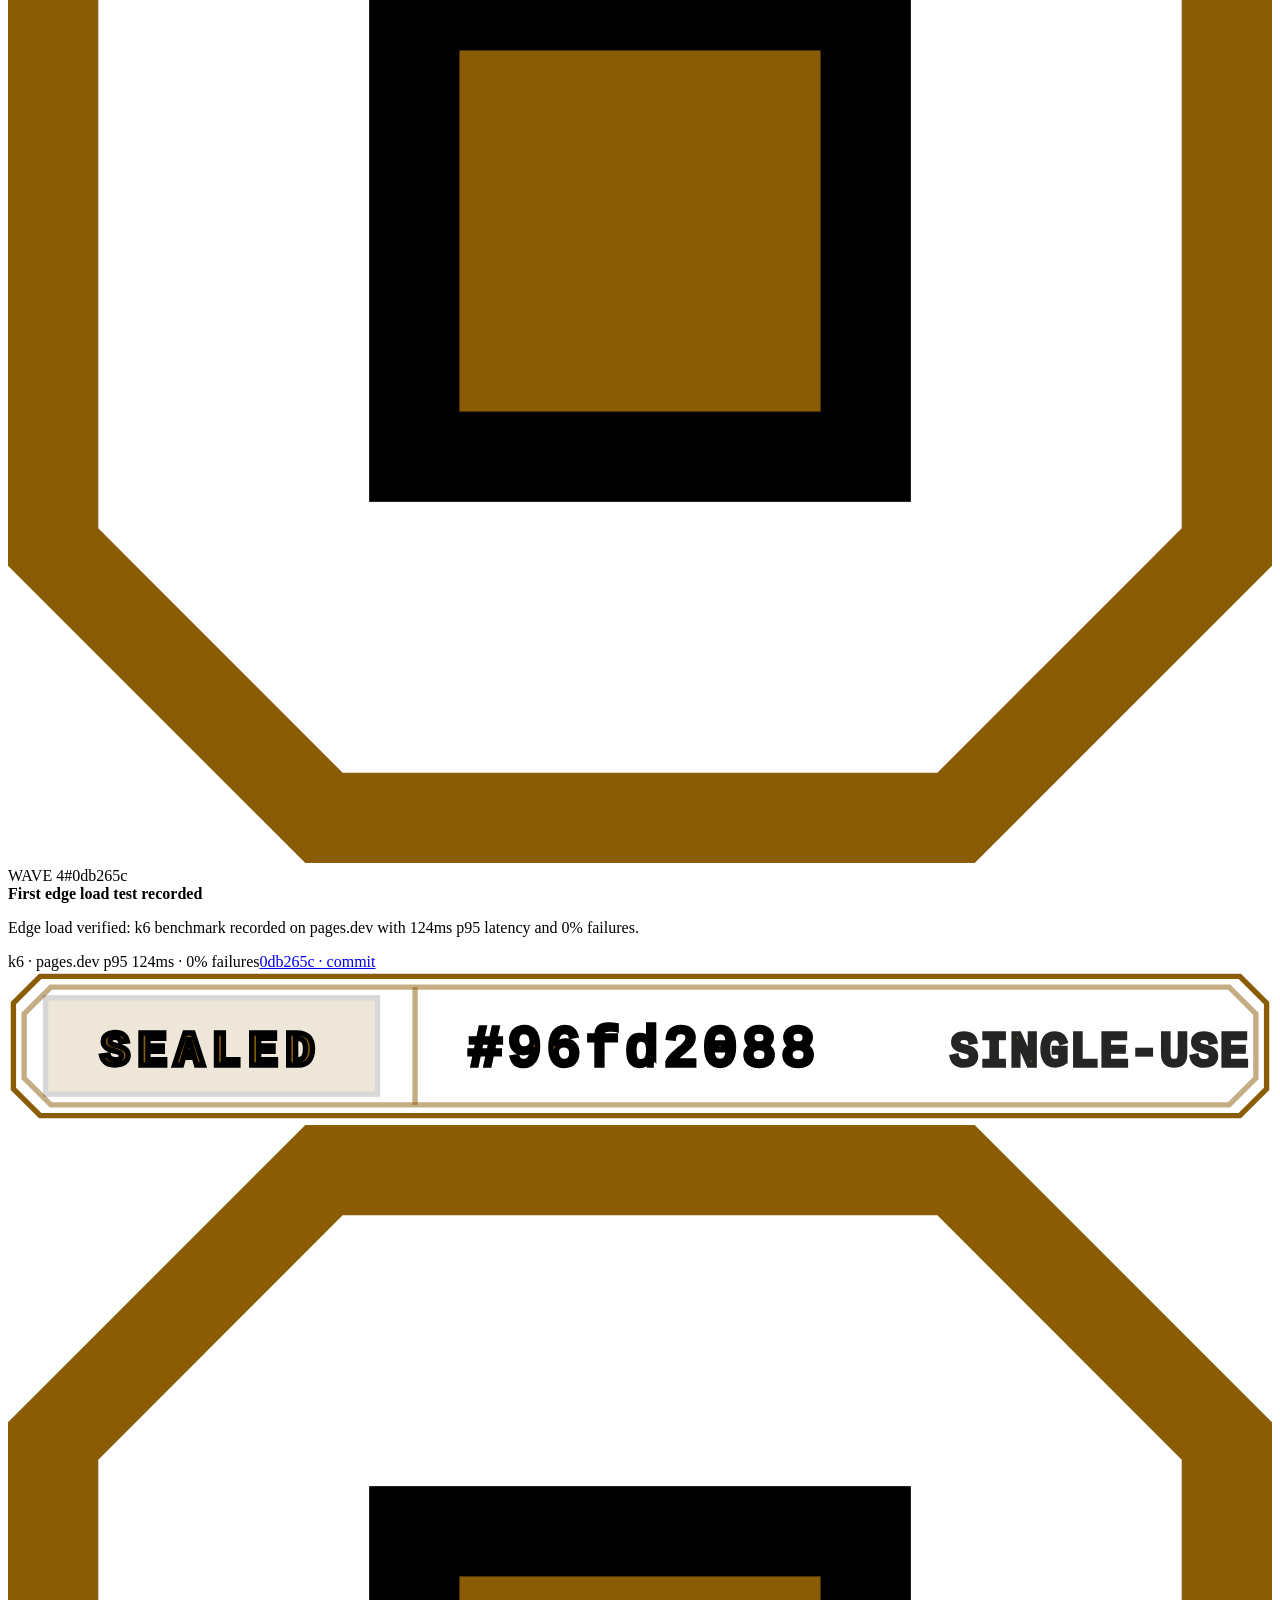
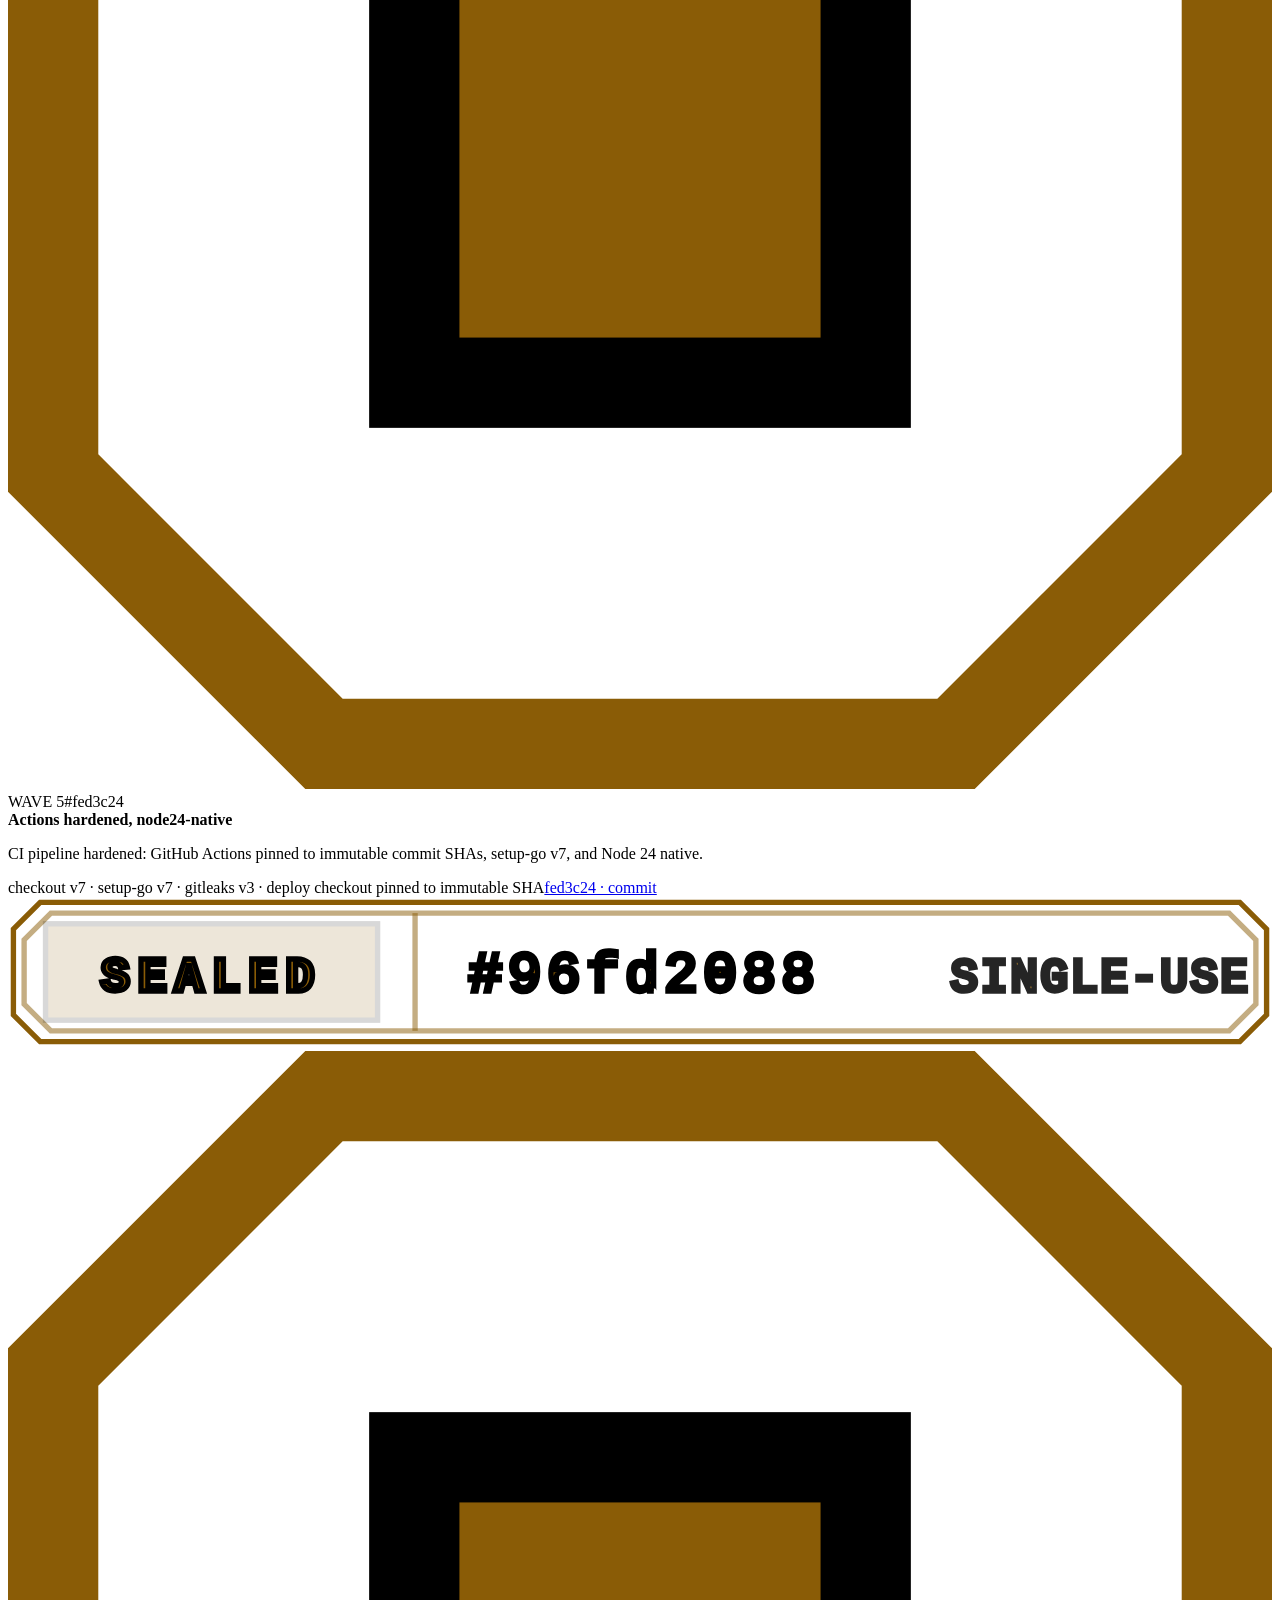
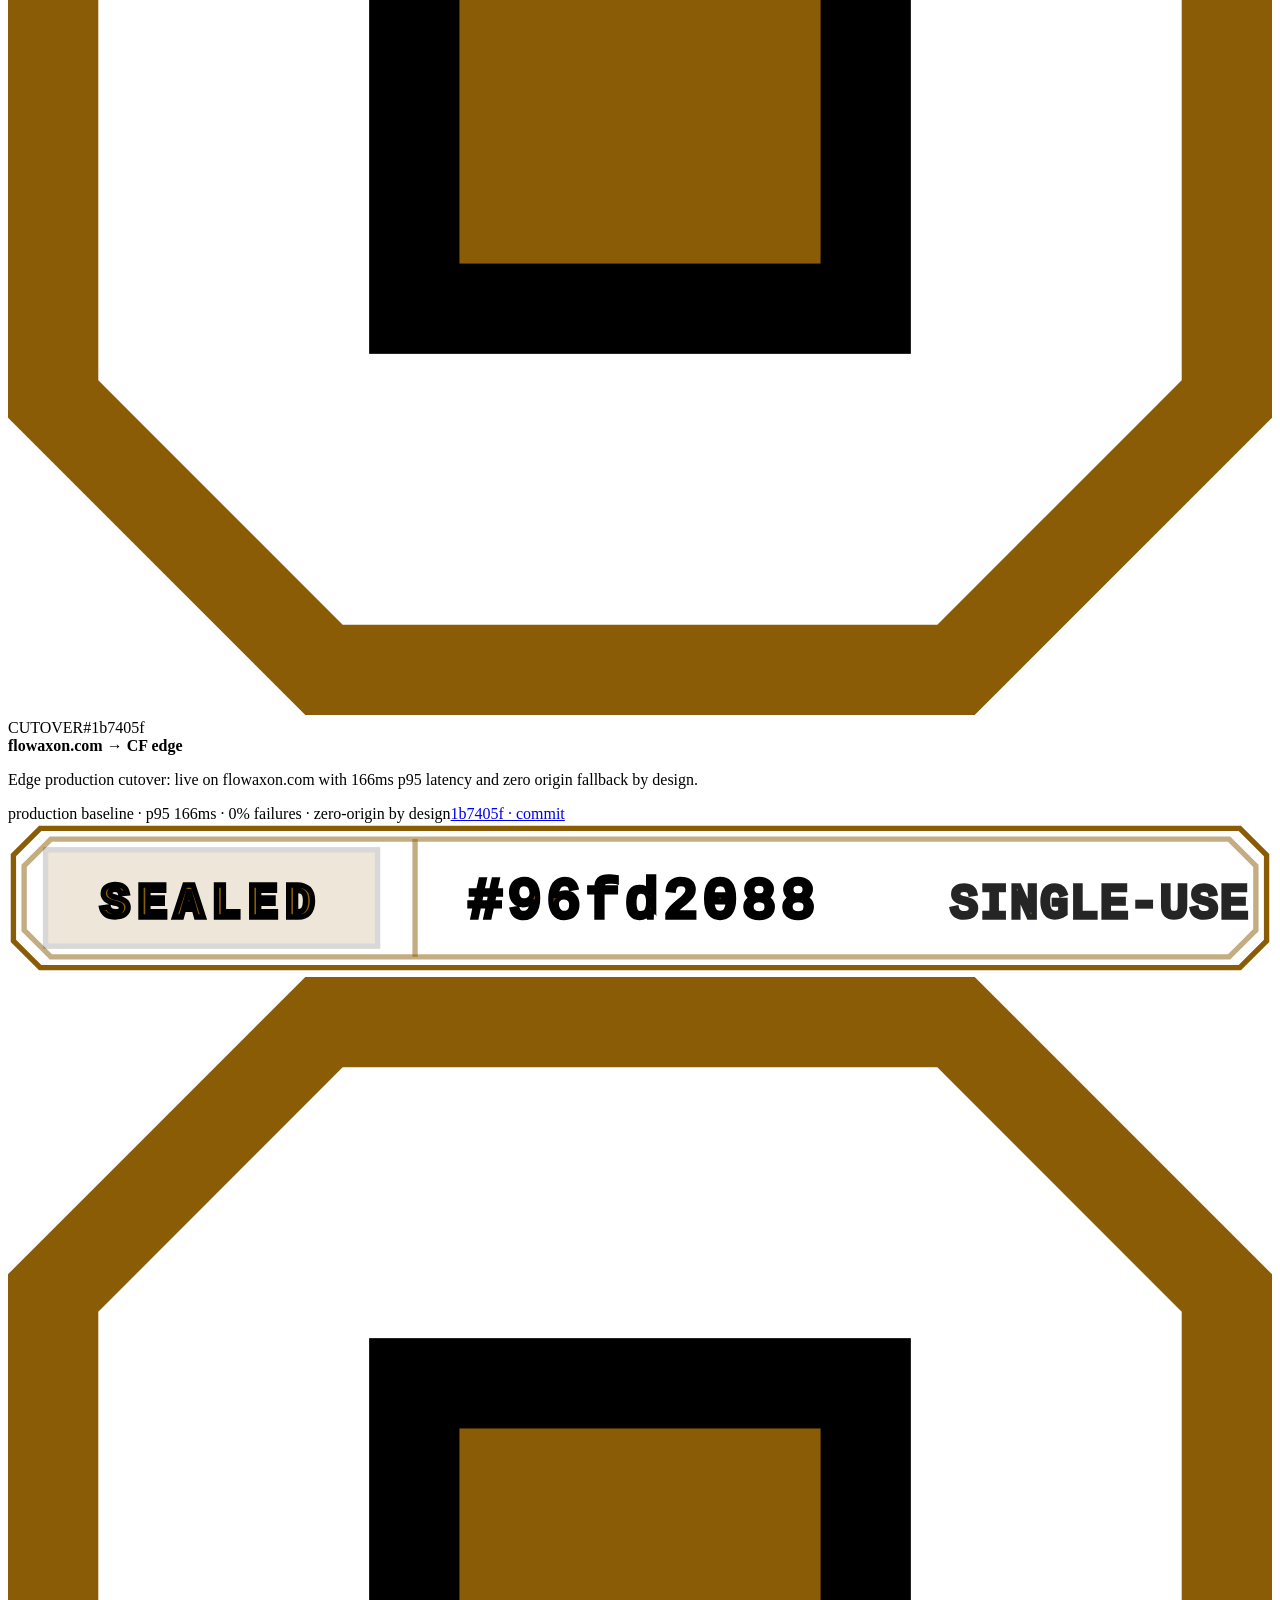
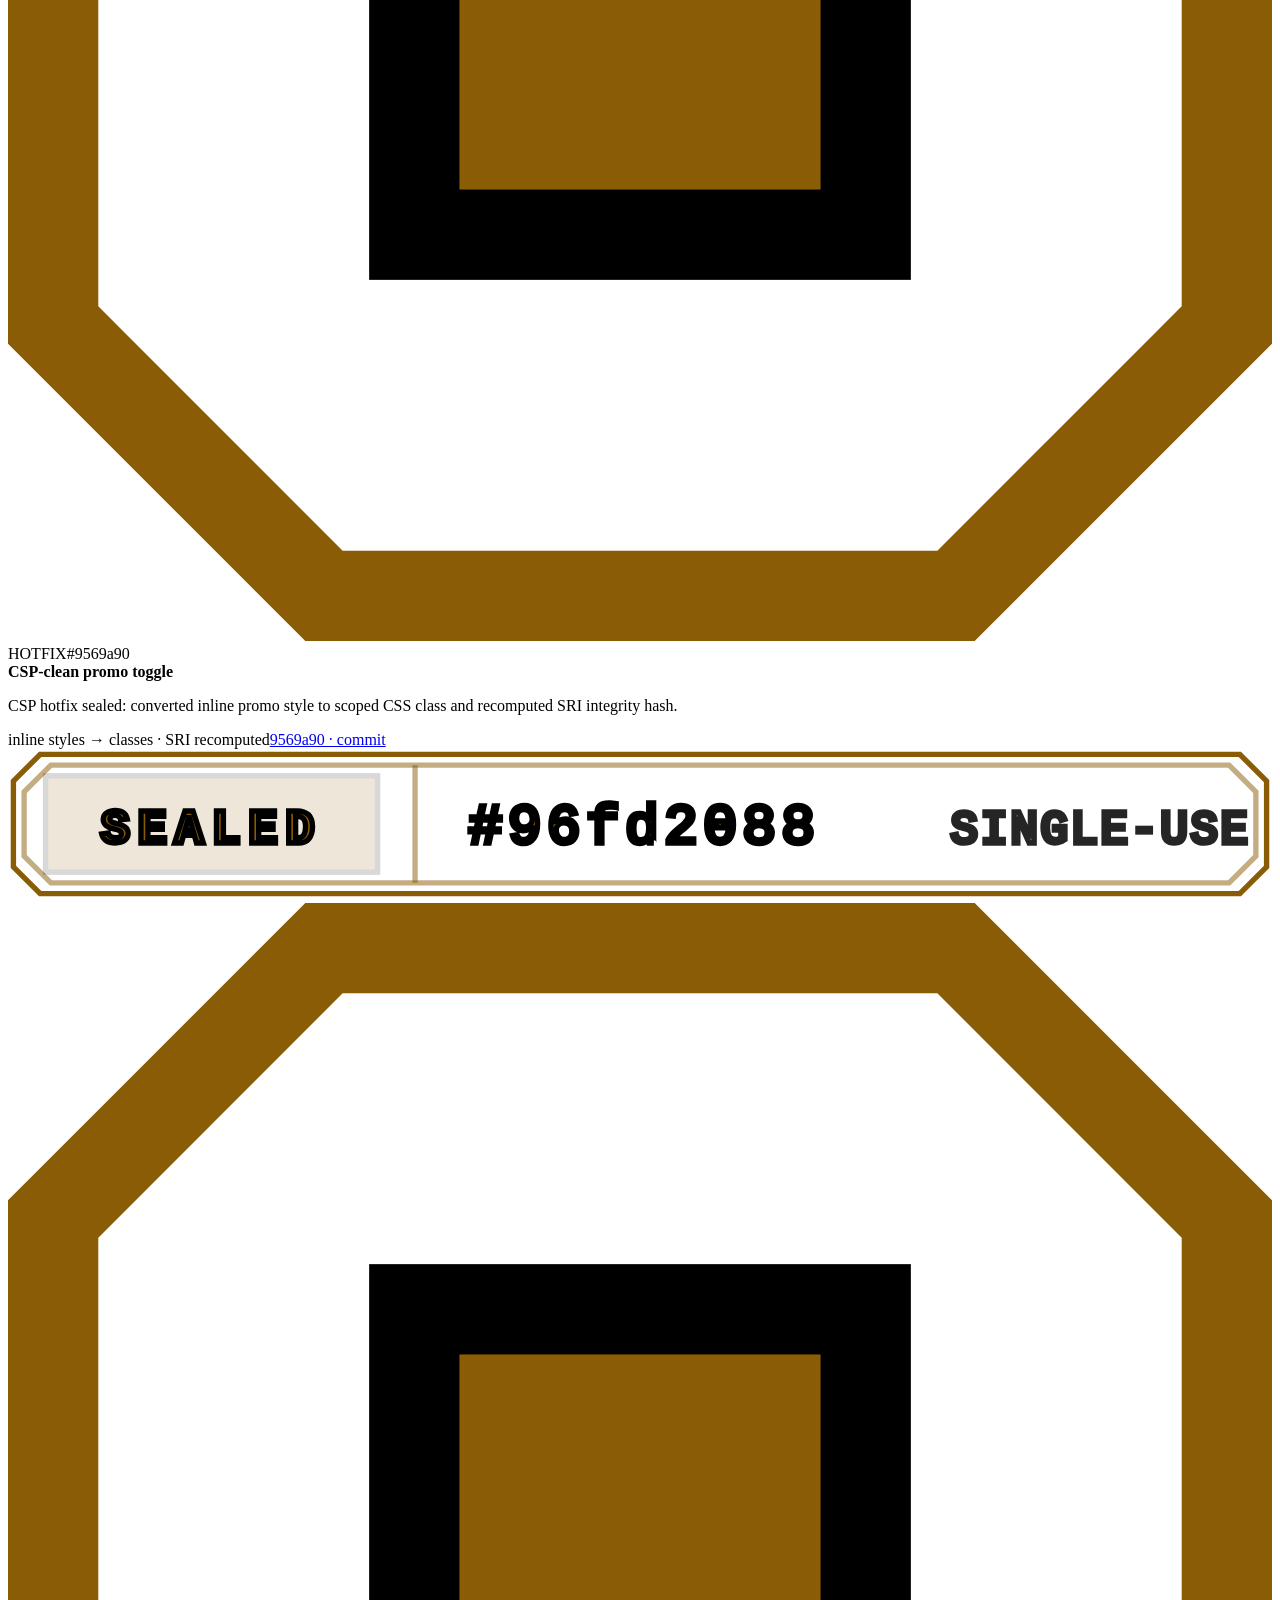
==== commit 684576f3: "wip(BT): build theater phase 1+2 harvest from fxw13 worktree (worker lost before commit)" ====
--- a/index.html
+++ b/index.html
@@ -18,7 +18,7 @@
 <link rel="icon" href="/favicon.svg" type="image/svg+xml">
 <link rel="icon" href="/favicon.ico" sizes="32x32">
 <link rel="apple-touch-icon" href="/apple-touch-icon.png">
-<link rel="stylesheet" href="/assets/v5/v5.css" integrity="sha384-psAh+IXkQCnFzoPcvk2TH1nmNsMDzvMLv9yOz045Uf4OFBlMemz3o8CwdSOFUwt2">
+<link rel="stylesheet" href="/assets/v5/v5.css" integrity="sha384-4zUeQu77N/q6LbhVk3Vda2AWh9ODRfKASP7f8zoreimAokXQQ4fwUHgTXYbEfrT5">
 <script type="application/ld+json">
 {"@context":"https://schema.org","@type":"Person","name":"Le Duc Tam","url":"https://flowaxon.com/","sameAs":["https://github.com/tamld"],"jobTitle":"AI Agent Systems Architect","description":"Builds containment harnesses for autonomous AI agents. 11 years of production infrastructure.","knowsAbout":["agent containment","zero-trust CI/CD","infrastructure automation","g8s"]}
 </script>
@@ -65,31 +65,72 @@
   <svg viewBox="0 0 236 28"><use href="/assets/v5/seals.svg#seal-sealed"></use></svg>
 </div>
 
-<!-- ACT I — BUILD LEDGER (meta-story centerpiece) -->
+<!-- ACT I — BUILD THEATER (meta-story centerpiece) -->
 <section class="act reveal" id="builtby">
   <h2>The site that assembled itself.</h2>
-  <p class="act-sub"><b>Act I — Built by its own harness.</b> Every line of this page passed through the containment it describes: briefs issued, workers claimed tasks under a lease (a timed credential that bounds sandbox execution and auto-expires), write receipts (a one-time permission slip that names exactly which files a worker may touch) sealed every write, and human-confirmed gates (a mandatory checkpoint where an engineer reviews diffs before merge) guarded every commit. The ledger below is the real build log — <b>scrub it and watch the page rebuild itself</b>, frame by frame, from real commits.</p>
-  <div class="card plate-blueprint">
+  <p class="act-sub"><b>Act I — Built by its own harness.</b> Every line of this page passed through the containment it describes: briefs issued, workers claimed tasks under a lease, write receipts sealed every write, and human-confirmed gates guarded every commit. The theater below is the real page assembling itself live in commit order: <b>scrub the timeline or press play</b> to watch each region unlock under cryptographic receipt.</p>
+  <div class="card plate-blueprint theater-card" id="theaterCard">
     <span class="corner" aria-hidden="true"></span><span class="corner tr" aria-hidden="true"></span>
     <span class="corner bl" aria-hidden="true"></span><span class="corner br" aria-hidden="true"></span>
-    <div class="tb"><span class="t">BUILD LEDGER — <b>g8s harness</b></span><span class="yr">2026-10-31 → 11-01</span></div>
-    <div class="ledger" id="ledger" aria-live="polite"></div>
-    <div class="scrub">
-      <button class="btn" id="scrubPlay" type="button">▶ replay</button>
-      <input type="range" id="scrub" min="0" max="1000" value="0" aria-label="Scrub the build timeline">
-      <span class="pos" id="scrubPos">t+0.0s</span>
-    </div>
-    <div class="rebuild" id="rebuild" aria-hidden="true"></div>
-    <p class="rebuild-cap">the wireframe above reassembles in commit order — the same order the real page was built</p>
+    <div class="tb">
+      <span class="t">Build theater — <b>self-assembly live frame</b></span>
+      <span class="yr">2026-10-31 → 11-01 · 9 commits</span>
+    </div>
+
+    <!-- 16:10 THEATER STAGE -->
+    <div class="theater-stage" id="theaterStage">
+      <div class="theater-viewport" id="theaterViewport">
+        <!-- Live scaled 0.25 iframe (src populated dynamically by IntersectionObserver) -->
+        <iframe
+          id="theaterFrame"
+          class="theater-frame"
+          title="Build theater live assembly preview"
+          tabindex="-1"
+          aria-hidden="true"
+          loading="lazy">
+        </iframe>
+        <!-- Static fallback wireframe background -->
+        <div class="theater-fallback" id="theaterFallback" aria-hidden="true"></div>
+        <!-- Theater HUD chip overlay -->
+        <div class="theater-hud" id="theaterHud" aria-hidden="true">
+          <div class="theater-scanline"></div>
+          <div class="theater-chip" id="theaterChip">
+            <svg class="chip-seal" viewBox="0 0 14 14" aria-hidden="true"><use href="/assets/v5/seals.svg#seal-bullet"></use></svg>
+            <span id="theaterChipText">W0 · RESEARCH</span>
+          </div>
+        </div>
+      </div>
+    </div>
+
+    <!-- SCRUB CONTROLS (WCAG compliant range input + keyboard) -->
+    <div class="scrub theater-scrub">
+      <button class="btn" id="theaterPlay" type="button" aria-label="Play or replay build assembly animation">▶ play</button>
+      <input type="range" id="theaterScrub" min="0" max="1000" value="0" aria-label="Scrub the build timeline" aria-valuemin="0" aria-valuemax="1000" aria-valuenow="0" aria-valuetext="Step 1 of 10: Doctrine before pixels">
+      <span class="pos" id="theaterPos">t+0.0s (1/10)</span>
+    </div>
+
+    <!-- ACTIVE COMMIT HUMAN-LINE STRIP -->
+    <div class="theater-human-strip" id="theaterHumanStrip" aria-live="polite">
+      <div class="strip-header">
+        <span class="strip-sha" id="stripSha">DOCS</span>
+        <span class="strip-wave" id="stripWave">W0 · RESEARCH</span>
+        <svg class="strip-seal" id="stripSeal" viewBox="0 0 236 28" aria-hidden="true"><use href="/assets/v5/seals.svg#seal-sealed"></use></svg>
+      </div>
+      <p class="strip-line" id="stripLine">Doctrine before pixels: established brand brief, 20-dimension design audit, and directive ledger across 4 g8s waves.</p>
+    </div>
+
+    <!-- FULL COMMIT ROWS LEDGER -->
+    <div class="ledger theater-ledger" id="ledger" aria-live="polite"></div>
+
     <div class="plate-titleblock" aria-label="Engineering Drawing Title Block">
-      <div class="tb-item"><span>DWG:</span><b>FX-V5-BLD</b></div>
-      <div class="tb-item"><span>REV:</span><b>5.1</b></div>
-      <div class="tb-item"><span>SCALE:</span><b>1:1</b></div>
-      <div class="tb-item"><span>DATE:</span><b>2026-11-01</b></div>
-      <div class="tb-item"><span>ATTEST:</span><b class="tb-proof">g8s-harness</b></div>
-    </div>
-  </div>
-  <p class="srcnote">sources: every row links its commit in <a href="https://github.com/tamld/flowaxon/commits/main">github.com/tamld/tamld.github.io</a> · doctrine in <a href="https://github.com/tamld/flowaxon/tree/main/docs/research">docs/research/</a></p>
+      <div class="tb-item"><span>DWG:</span><b>FX-V5-THTR</b></div>
+      <div class="tb-item"><span>REV:</span><b>5.2</b></div>
+      <div class="tb-item"><span>SCALE:</span><b>0.25 : 1</b></div>
+      <div class="tb-item"><span>DATE:</span><b>2026-11-05</b></div>
+      <div class="tb-item"><span>ATTEST:</span><b class="tb-proof">self-assembly</b></div>
+    </div>
+  </div>
+  <p class="srcnote">sources: 9 verified git commits in <a href="https://github.com/tamld/flowaxon/commits/main">github.com/tamld/flowaxon</a> · doctrine in <a href="https://github.com/tamld/flowaxon/tree/main/docs/research">docs/research/</a></p>
 </section>
 
 <!-- DIVIDER 2: SEAL-01 -->
@@ -214,7 +255,8 @@
 
 </div>
 <script src="/assets/v5/herofield.js" integrity="sha384-8mL/jz4nLeNNIer5faNxoYyXVCwWBpYQDdkQ5opabGI9vMTMNdYGe7ShvH+ccI3w" defer></script>
+<script src="/assets/v5/theater.js" integrity="sha384-1davnJlu2xxN/tl5eWjmitMN76pi+L733ciXpQCQqZa+DRzwqQ7AwQAvmIElwsKe" defer></script>
 <script src="/assets/v5/rig3.js" integrity="sha384-60ydoWAKZ023QzexQUI6dN5o/ir+/Ft3WT0UoZJhafz8BklQqGY0GZbfwK+dI+zW" defer></script>
-<script src="/assets/v5/site.js" integrity="sha384-82caF/h1yUZIBYsQXMBPjgihhTsOYWeGQoeih8kp0XRjvVkP7iaE6i1lrTK+t65v" defer></script>
+<script src="/assets/v5/site.js" integrity="sha384-JZhxvvZCs61VE2ukC84JwzFTIZ8NkNKVXtnrkmoLMpL97lX9uVRfGkLwwMDG6S4o" defer></script>
 </body>
 </html>
--- a/assets/v5/v5.css
+++ b/assets/v5/v5.css
@@ -93,7 +93,7 @@
 .corner.bl{bottom:-1px;left:-1px;top:auto;border-bottom:2px solid var(--amber);border-left:2px solid var(--amber);border-top:none}
 .corner.br{bottom:-1px;right:-1px;top:auto;left:auto;border-bottom:2px solid var(--amber);border-right:2px solid var(--amber);border-top:none;border-left:none}
 .tb{display:flex;justify-content:space-between;align-items:baseline;gap:12px;padding-bottom:10px;margin-bottom:8px}
-.tb .t{font-size:13px;letter-spacing:.16em;color:var(--t4);text-transform:uppercase}
+.tb .t{font-size:13px;letter-spacing:.08em;color:var(--t4)}
 .tb .t b{color:var(--amber);font-weight:400}
 .tb .yr{font-size:13px;color:var(--t5);white-space:nowrap}
 .srcnote{font-size:13px;color:var(--t5);margin-top:14px}
@@ -111,30 +111,52 @@
 .divider-seal::before,.divider-seal::after{content:'';flex:1;height:1px;background:var(--bd2);opacity:.6}
 .divider-seal svg{width:220px;height:28px;flex-shrink:0}
 
-/* ── ledger ── */
-.ledger{display:flex;flex-direction:column}
-.wave{display:grid;grid-template-columns:142px 1fr;gap:14px;padding:13px 0;
-  align-items:baseline;opacity:.32;transform:translateX(-6px);transition:opacity var(--dur-hover) var(--ez),transform var(--dur-hover) var(--ez)}
-.wave.on{opacity:1;transform:none}
-.wave .w{display:inline-flex;align-items:center;font-size:13px;color:var(--amber);letter-spacing:.1em}
+/* ── Build Theater (Act I) ── */
+.theater-card{transition:border-color var(--dur-layout) var(--ez),box-shadow var(--dur-layout) var(--ez)}
+.theater-stage{position:relative;width:100%;margin-top:14px;margin-bottom:18px}
+.theater-viewport{position:relative;width:100%;aspect-ratio:16/10;background:var(--bg);border:1px solid var(--bd2);border-radius:4px;overflow:hidden;isolation:isolate;transition:border-color var(--dur-layout) var(--ez),box-shadow var(--dur-layout) var(--ez)}
+.theater-viewport.assembled{border-color:var(--amber);box-shadow:0 0 0 1px var(--amber),0 0 20px var(--amber-glow)}
+.theater-frame{position:absolute;top:0;left:0;width:400%;height:400%;transform:scale(0.25);transform-origin:top left;border:0;pointer-events:none;will-change:clip-path;transition:clip-path 500ms var(--ez)}
+.theater-fallback{position:absolute;inset:0;pointer-events:none;background:radial-gradient(circle at 50% 50%,var(--panel2) 0%,var(--bg) 100%);background-size:28px 28px;opacity:.2;transition:clip-path 500ms var(--ez)}
+.theater-hud{position:absolute;inset:0;pointer-events:none;display:flex;flex-direction:column;justify-content:space-between;padding:12px;z-index:2;transition:opacity var(--dur-layout) var(--ez)}
+.theater-viewport.assembled .theater-hud{opacity:.15}
+.theater-chip{display:inline-flex;align-items:center;gap:6px;padding:4px 10px;background:var(--panel2);border:1px solid var(--bd);border-radius:3px;font-size:13px;font-family:ui-monospace,SFMono-Regular,Menlo,monospace;color:var(--amber);backdrop-filter:blur(4px);width:fit-content}
+.theater-chip .chip-seal{width:12px;height:12px;flex-shrink:0}
+.theater-scanline{position:absolute;left:0;right:0;height:1px;background:linear-gradient(90deg,transparent 0%,var(--amber) 50%,transparent 100%);opacity:.5;pointer-events:none}
+
+/* scrubber controls */
+.theater-scrub{display:flex;align-items:center;gap:12px;margin:16px 0 14px}
+.theater-scrub input[type=range]{flex:1;accent-color:var(--amber);height:22px;cursor:ew-resize}
+.theater-scrub .pos{font-size:13px;color:var(--t5);font-variant-numeric:tabular-nums;min-width:130px;text-align:right;font-family:ui-monospace,SFMono-Regular,Menlo,monospace}
+.theater-scrub .btn{font:inherit;font-size:13px;color:var(--t4);background:var(--panel2);border:1px solid var(--bd);padding:5px 12px;cursor:pointer;border-radius:3px;transition:border-color var(--dur-hover) var(--ez),color var(--dur-hover) var(--ez)}
+.theater-scrub .btn:hover{color:var(--amber);border-color:var(--amber)}
+
+/* active commit human line strip */
+.theater-human-strip{display:flex;flex-direction:column;gap:8px;padding:12px 16px;margin-bottom:18px;background:var(--panel2);border:none;border-left:3px solid var(--amber);border-radius:3px;transition:border-color var(--dur-hover) var(--ez)}
+.strip-header{display:flex;align-items:center;gap:10px;font-family:ui-monospace,SFMono-Regular,Menlo,monospace}
+.strip-sha{display:inline-block;padding:2px 7px;font-size:13px;font-weight:600;color:var(--amber);background:var(--amber-bg);border:1px solid var(--amber);border-radius:2px}
+.strip-wave{font-size:13px;letter-spacing:.06em;color:var(--t3);font-weight:500}
+.strip-seal{margin-left:auto;width:130px;height:20px;flex-shrink:0;color:var(--amber)}
+.strip-line{font-size:14px;line-height:1.5;color:var(--t2);margin:0}
+
+/* ledger list */
+.theater-ledger{display:flex;flex-direction:column;gap:4px}
+.theater-row{display:grid;grid-template-columns:170px 1fr 130px;gap:14px;padding:11px 12px;border-radius:3px;align-items:center;cursor:pointer;transition:background var(--dur-hover) var(--ez),opacity var(--dur-hover) var(--ez)}
+.theater-row:hover{background:var(--panel2)}
+.theater-row.pending{opacity:.35}
+.theater-row.sealed{opacity:.85}
+.theater-row.active{opacity:1;background:var(--panel2);box-shadow:inset 2px 0 0 var(--amber)}
+.wave-left{display:flex;flex-direction:column;gap:4px}
+.wave-left .w{display:inline-flex;align-items:center;font-size:13px;color:var(--amber);letter-spacing:.06em}
 .bullet-seal{width:12px;height:12px;margin-right:6px;flex-shrink:0}
-.wave .d{font-size:13px;color:var(--t3)}
-.wave .d b{color:var(--t1);font-weight:400}
-.wave .d a{color:var(--src);font-size:13px;border-bottom:1px dotted var(--src);text-decoration:none;margin-left:8px;white-space:nowrap}
-/* scrubber */
-.scrub{display:flex;align-items:center;gap:12px;margin-top:16px}
-.scrub input[type=range]{flex:1;accent-color:var(--amber);height:22px;cursor:ew-resize}
-.scrub .pos{font-size:13px;color:var(--t5);font-variant-numeric:tabular-nums;min-width:86px;text-align:right}
-.scrub .btn{font:inherit;font-size:13px;color:var(--t4);background:var(--panel2);border:1px solid var(--bd);padding:5px 10px;cursor:pointer;transition:border-color var(--dur-hover) var(--ez),color var(--dur-hover) var(--ez)}
-.scrub .btn:hover{color:var(--amber);border-color:var(--amber)}
-/* wireframe rebuild canvas */
-.rebuild{margin-top:16px;background:var(--panel2);padding:14px;display:grid;grid-template-columns:repeat(12,1fr);gap:6px;min-height:74px}
-.rebuild i{display:block;height:10px;background:var(--bd);opacity:0;transition:opacity var(--dur-hover) var(--ez),background var(--dur-hover) var(--ez);font-style:normal}
-.rebuild i.on{opacity:1;background:var(--amber);opacity:.75}
-.rebuild i.wide{grid-column:span 12;height:14px}
-.rebuild i.mid{grid-column:span 6}
-.rebuild i.sml{grid-column:span 3}
-.rebuild-cap{font-size:13px;color:var(--t5);margin-top:8px}
+.hash-chip{display:inline-block;width:fit-content;padding:1px 6px;font-size:13px;font-family:ui-monospace,SFMono-Regular,Menlo,monospace;color:var(--amber);background:var(--amber-bg);border-radius:2px}
+.d-title-box{display:flex;align-items:baseline;gap:8px;font-size:14px}
+.d-title-box b{color:var(--t1);font-weight:500}
+.d-human-line{font-size:13.5px;color:var(--t3);margin:2px 0 0;line-height:1.4}
+.d-meta-box{display:flex;align-items:center;gap:10px;font-size:13px;color:var(--t5);margin-top:3px}
+.d-meta-box a{color:var(--src);font-size:13px;border-bottom:1px dotted var(--src);text-decoration:none;white-space:nowrap}
+.wave-seal-col{display:flex;justify-content:flex-end;align-items:center}
+.row-seal-glyph{width:120px;height:18px;color:var(--amber);opacity:.8}
 
 /* ── Rig v3 (Canvas2D isometric containment visualizer) ── */
 .rigbox{padding:24px 0 10px;overflow:clip}
@@ -308,13 +330,19 @@
   html{scroll-behavior:auto}
   .reveal{opacity:1;transform:none;transition:none}
   #field .spin,#field .spin2{animation:none}
-  .stat,.wave{transition:none}
+  .stat,.wave,.theater-row,.theater-frame,.theater-fallback,.theater-viewport{transition:none!important;animation:none!important}
 }
 
 /* ── mobile ── */
 @media (max-width:860px){
   .stats{grid-template-columns:repeat(2,1fr)}
   #field{right:-180px;width:520px;height:520px}
+  .theater-row{grid-template-columns:150px 1fr 110px;gap:10px}
+}
+@media (max-width:640px){
+  .theater-row{grid-template-columns:1fr;gap:6px}
+  .wave-seal-col{display:none}
+  .strip-seal{display:none}
 }
 @media (max-width:480px){
   .wrap{padding:0 18px}
@@ -323,10 +351,12 @@
   nav.top{gap:10px;font-size:13px}
   nav.top a:not(.keep){display:none}
   .hero{padding:56px 0 44px}
-  .wave{grid-template-columns:1fr;gap:3px}
-  .wave .d a{margin-left:6px;display:inline-block;margin-top:3px}
+  .theater-card{padding:16px 14px}
+  .theater-human-strip{padding:10px 12px}
+  .strip-line{font-size:12.5px}
+  .theater-row{padding:8px 10px}
   .stat b{font-size:18px}
-  .scrub .pos{display:none}
+  .theater-scrub .pos{font-size:11px;min-width:auto}
   .rig3{height:340px}
   .anatomy{padding:12px}
   .term{font-size:12px;padding:12px}
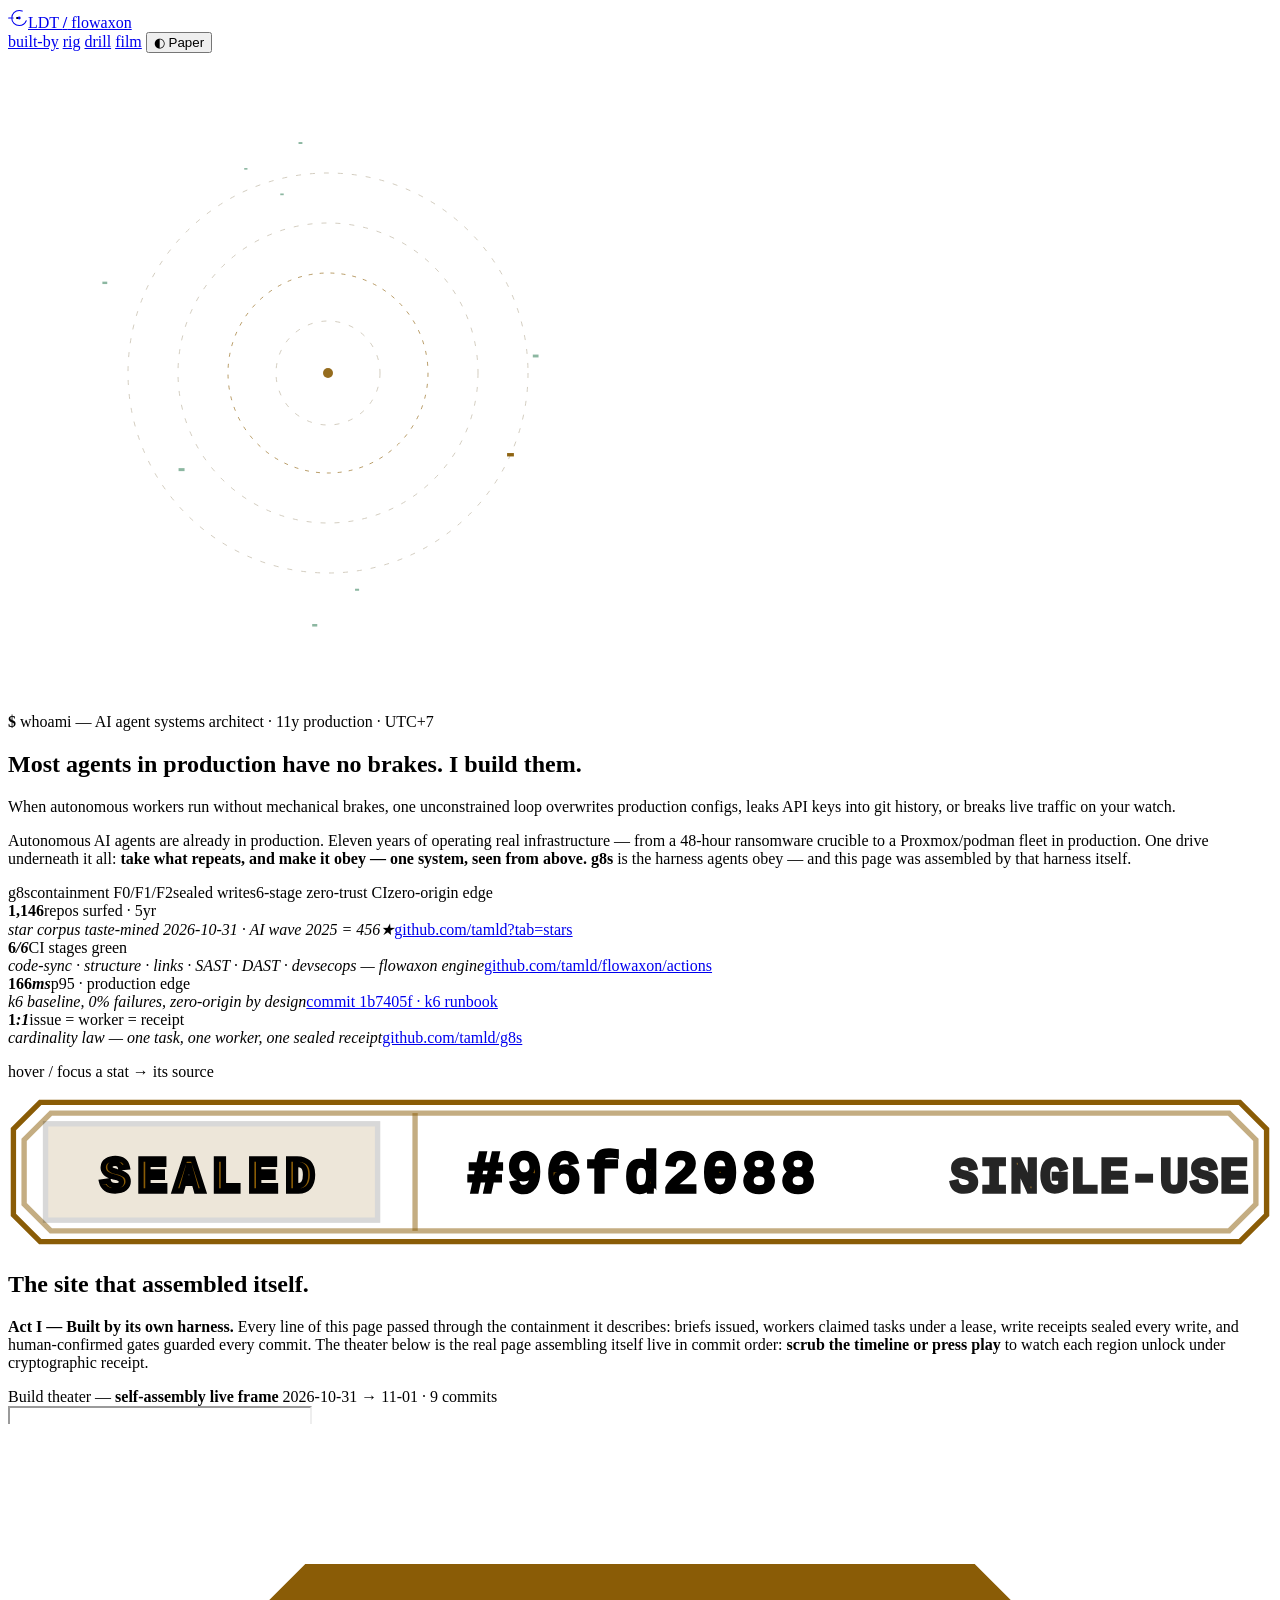
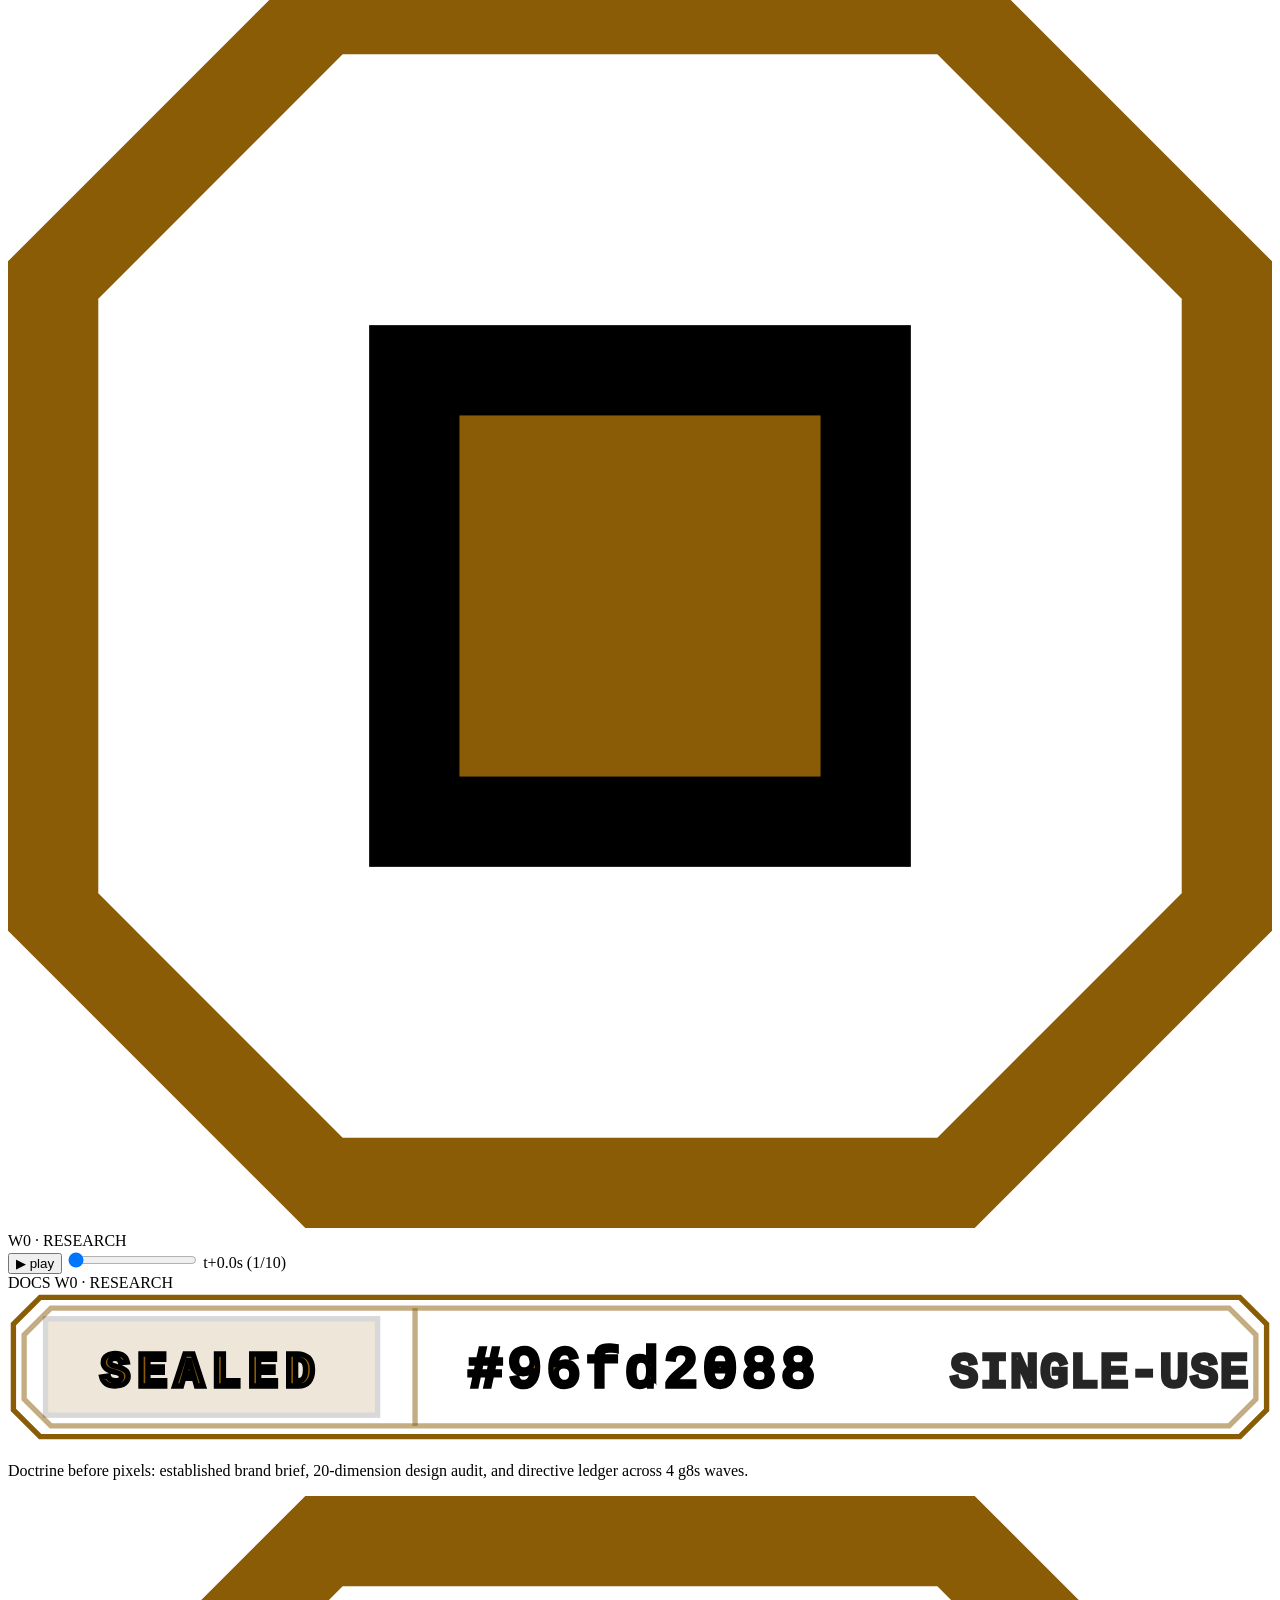
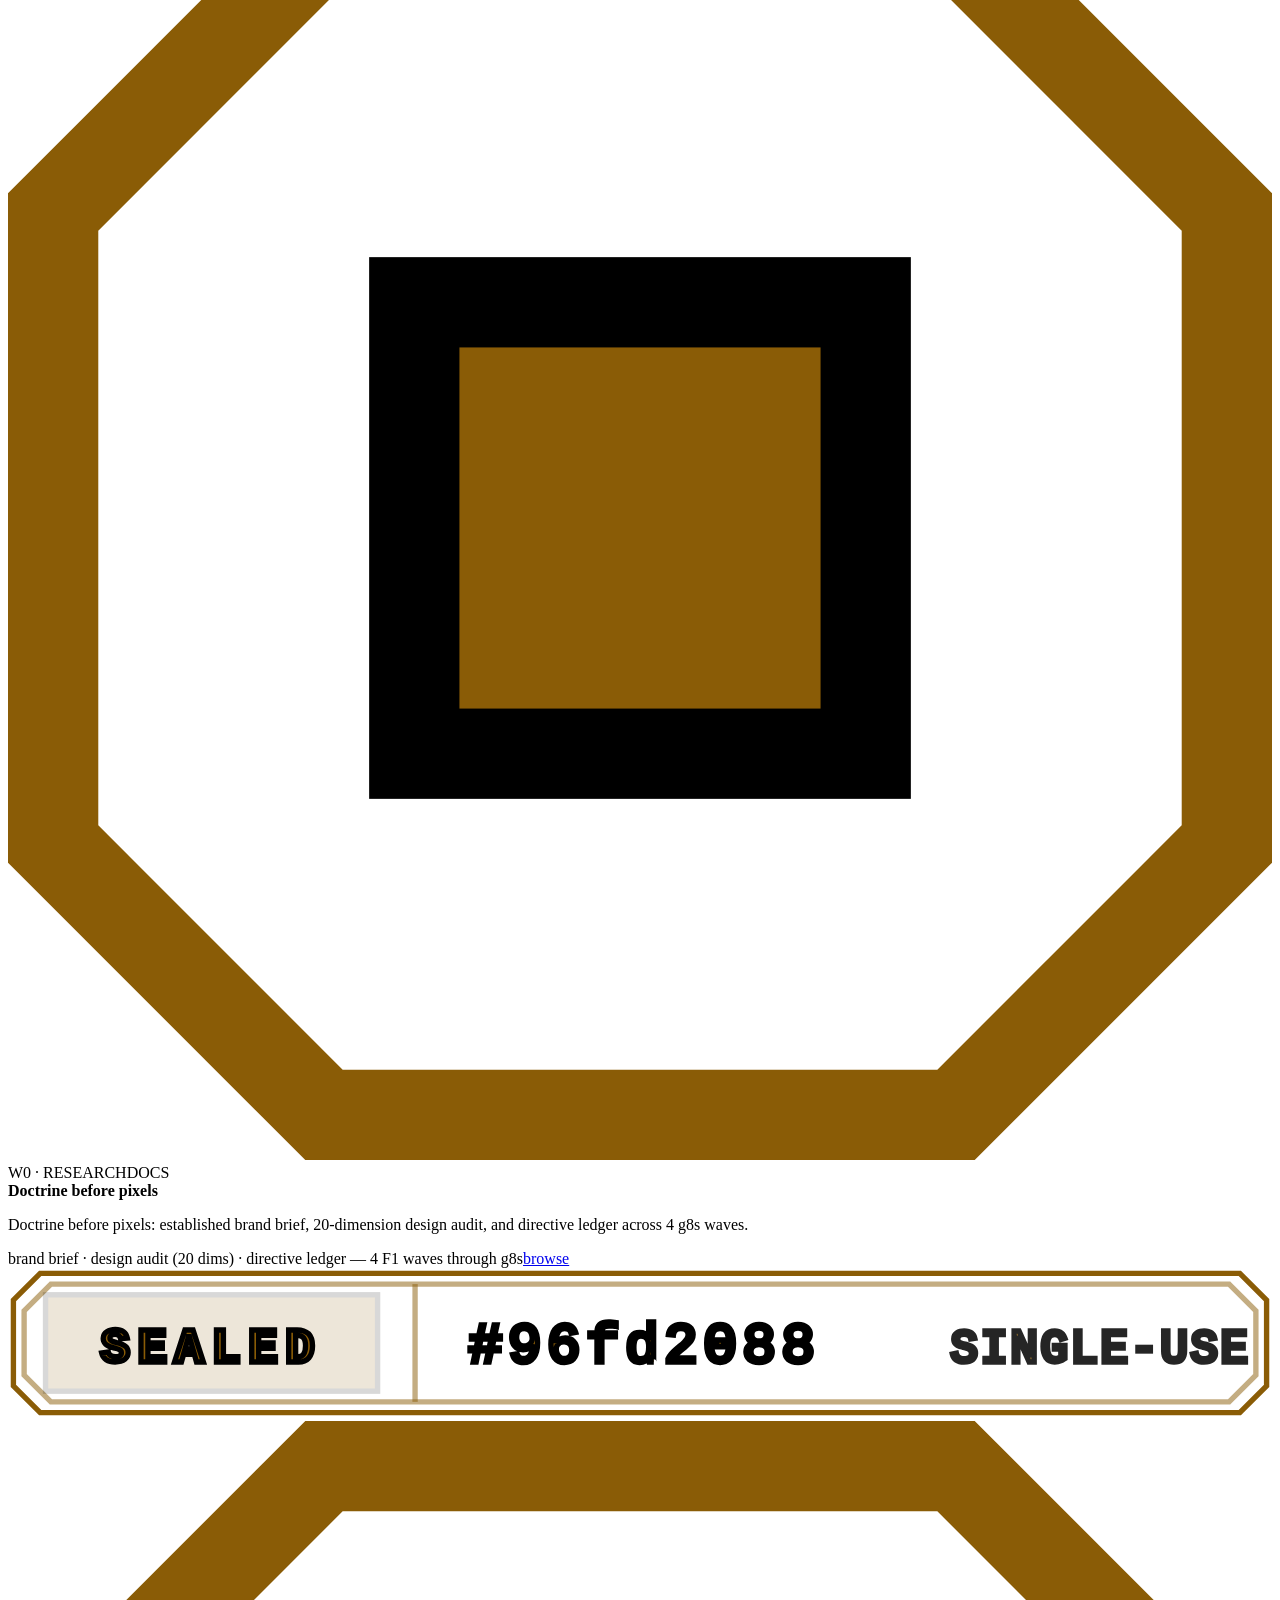
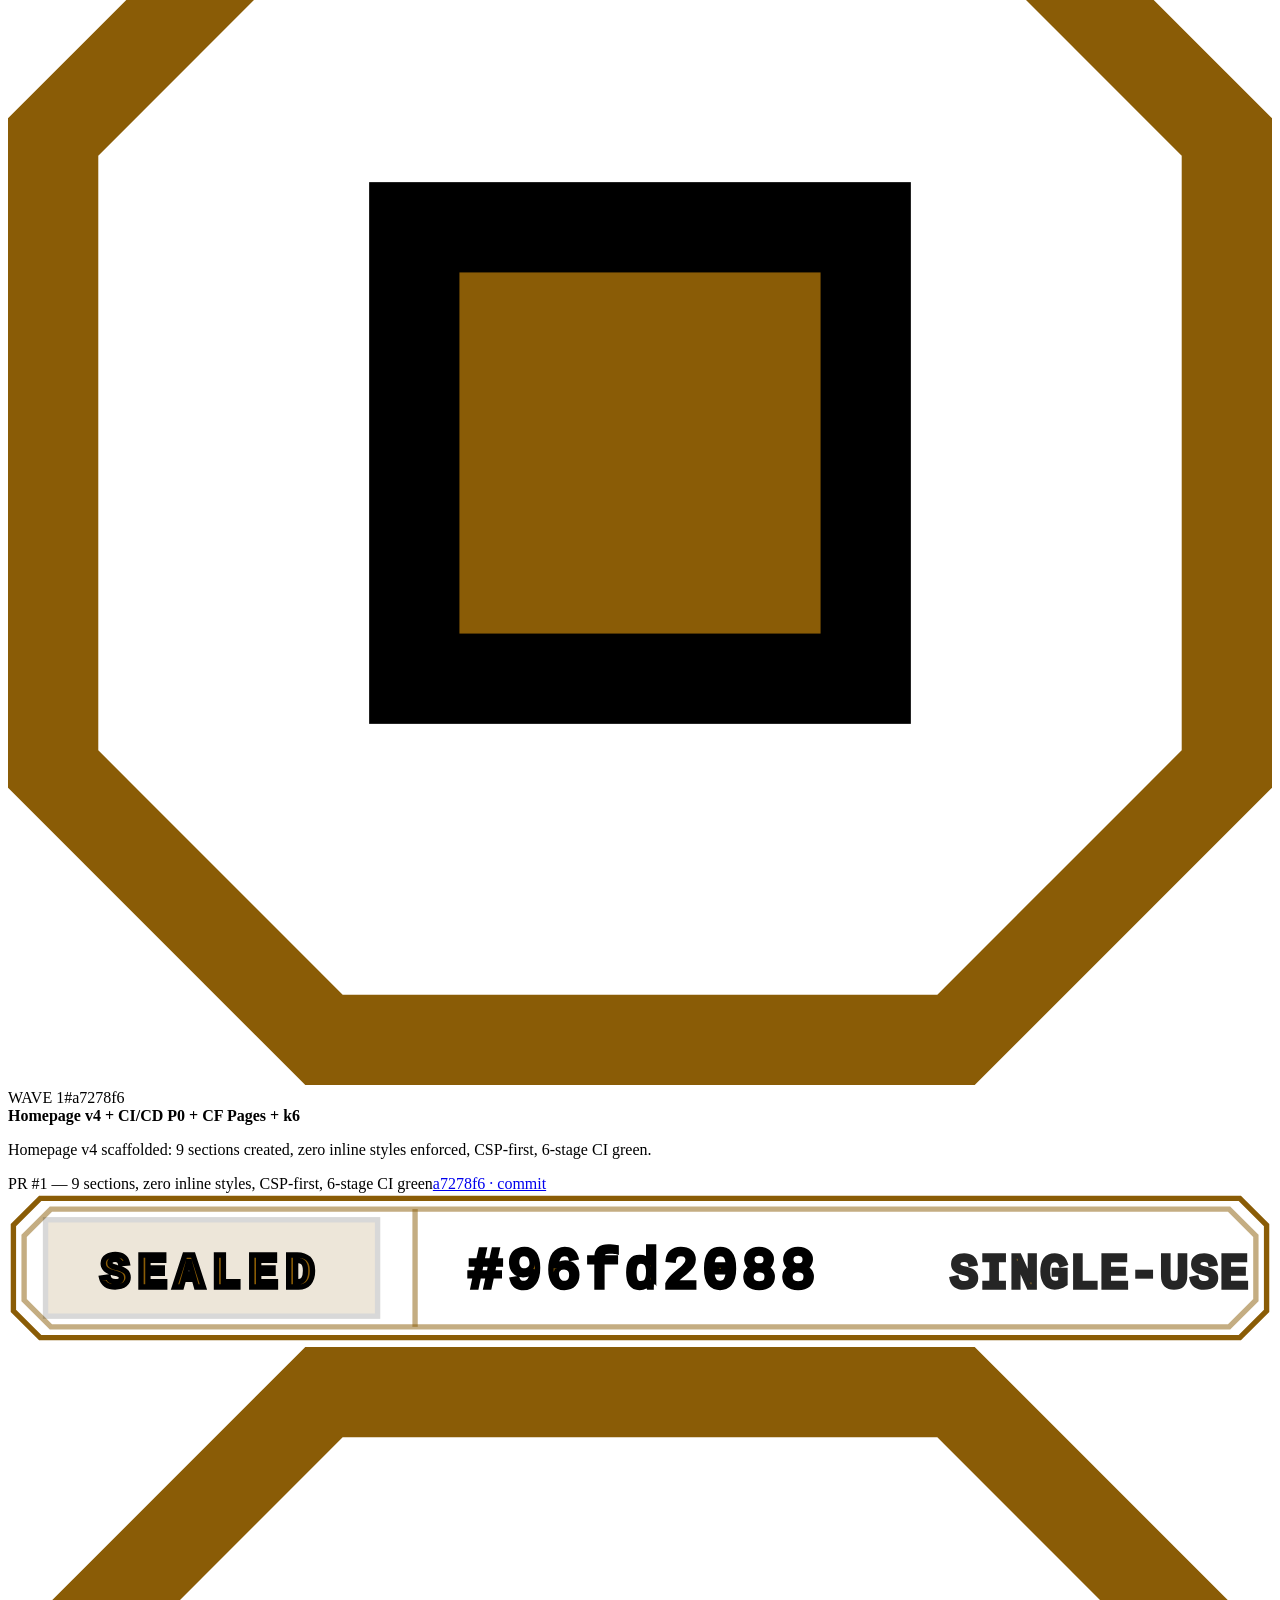
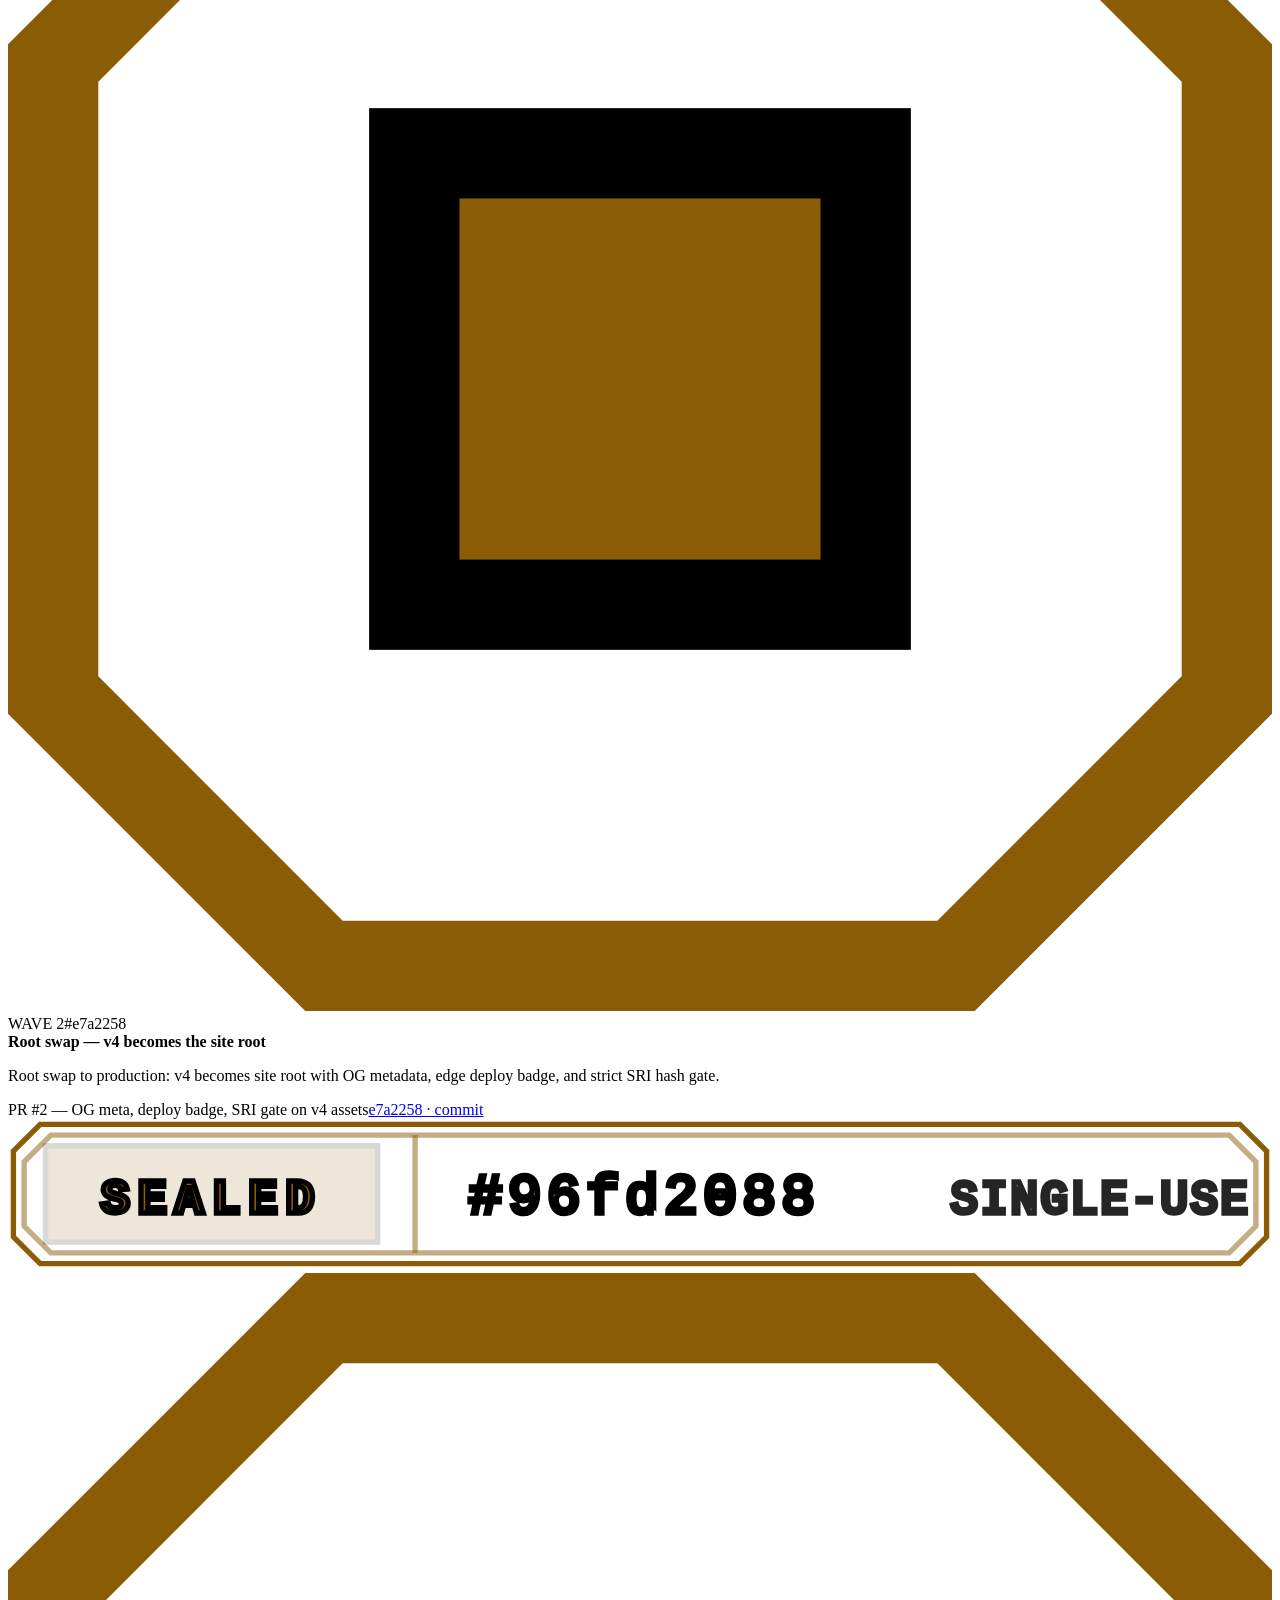
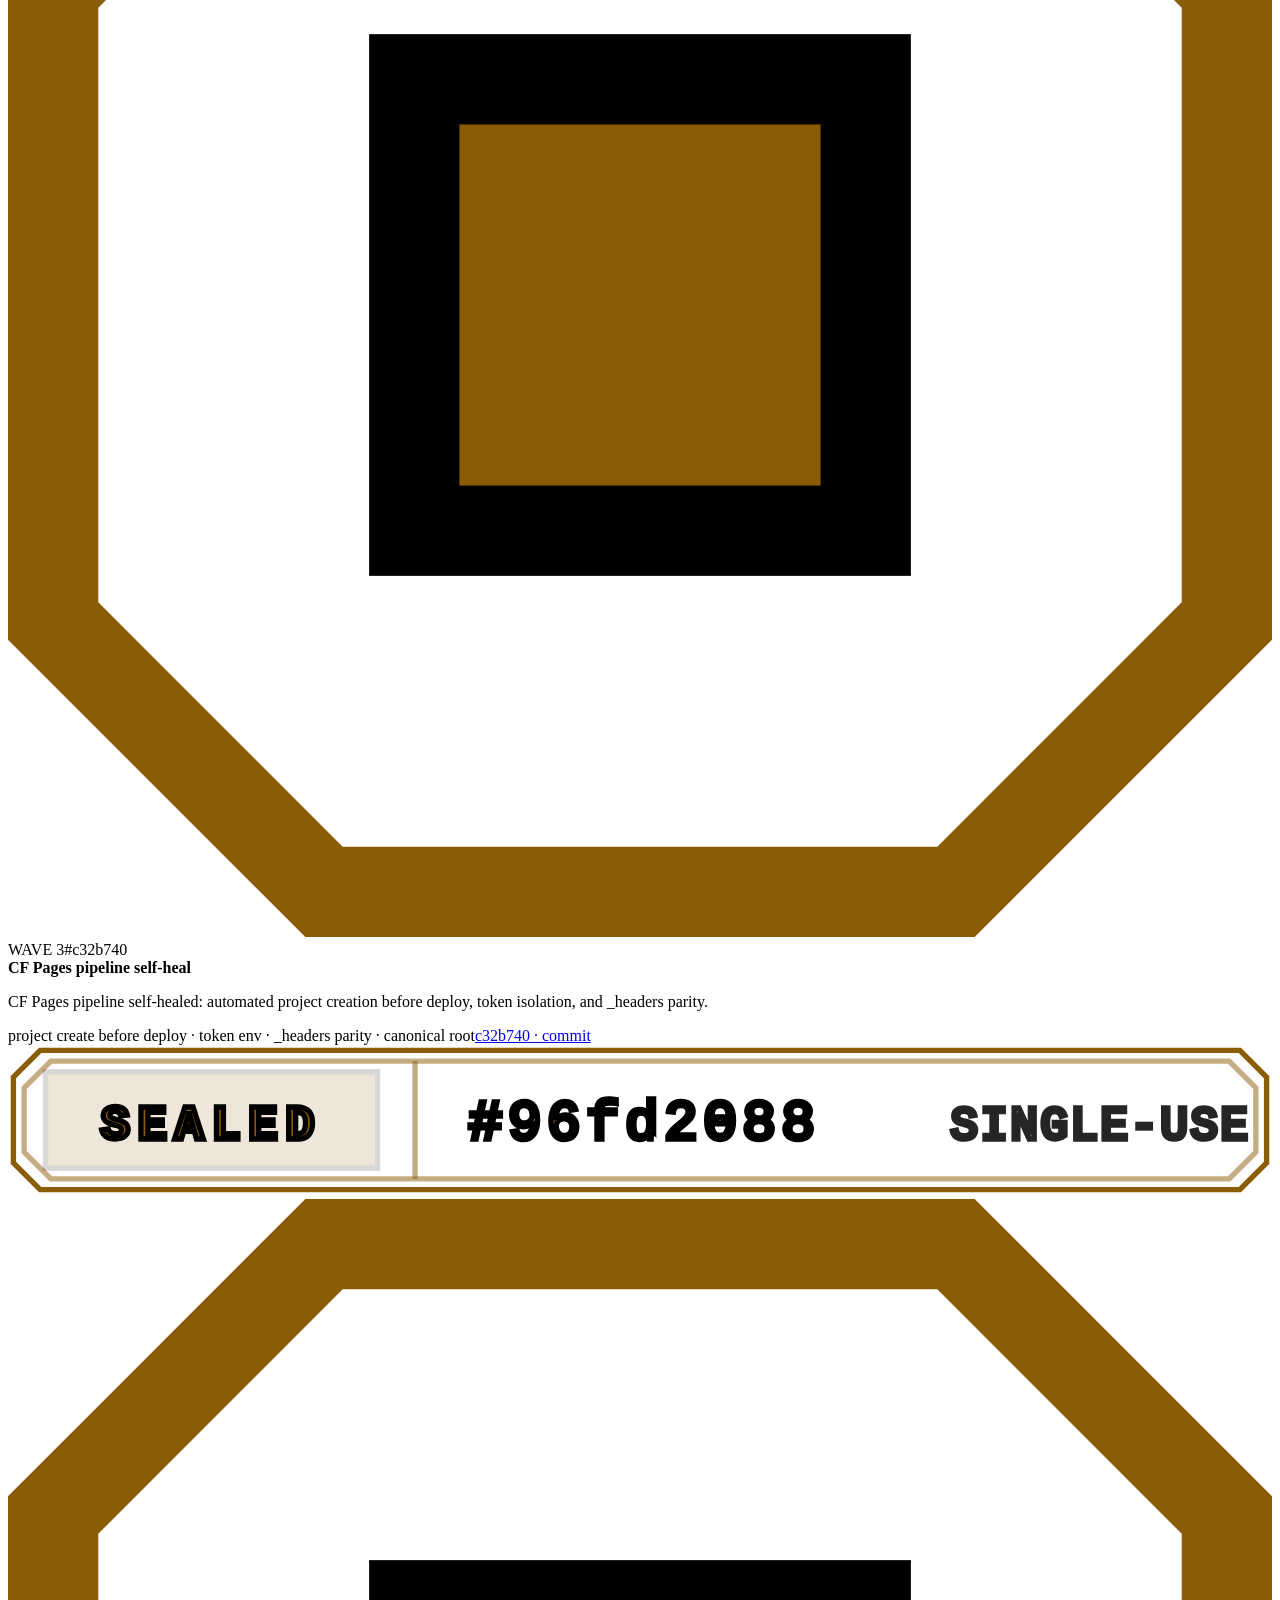
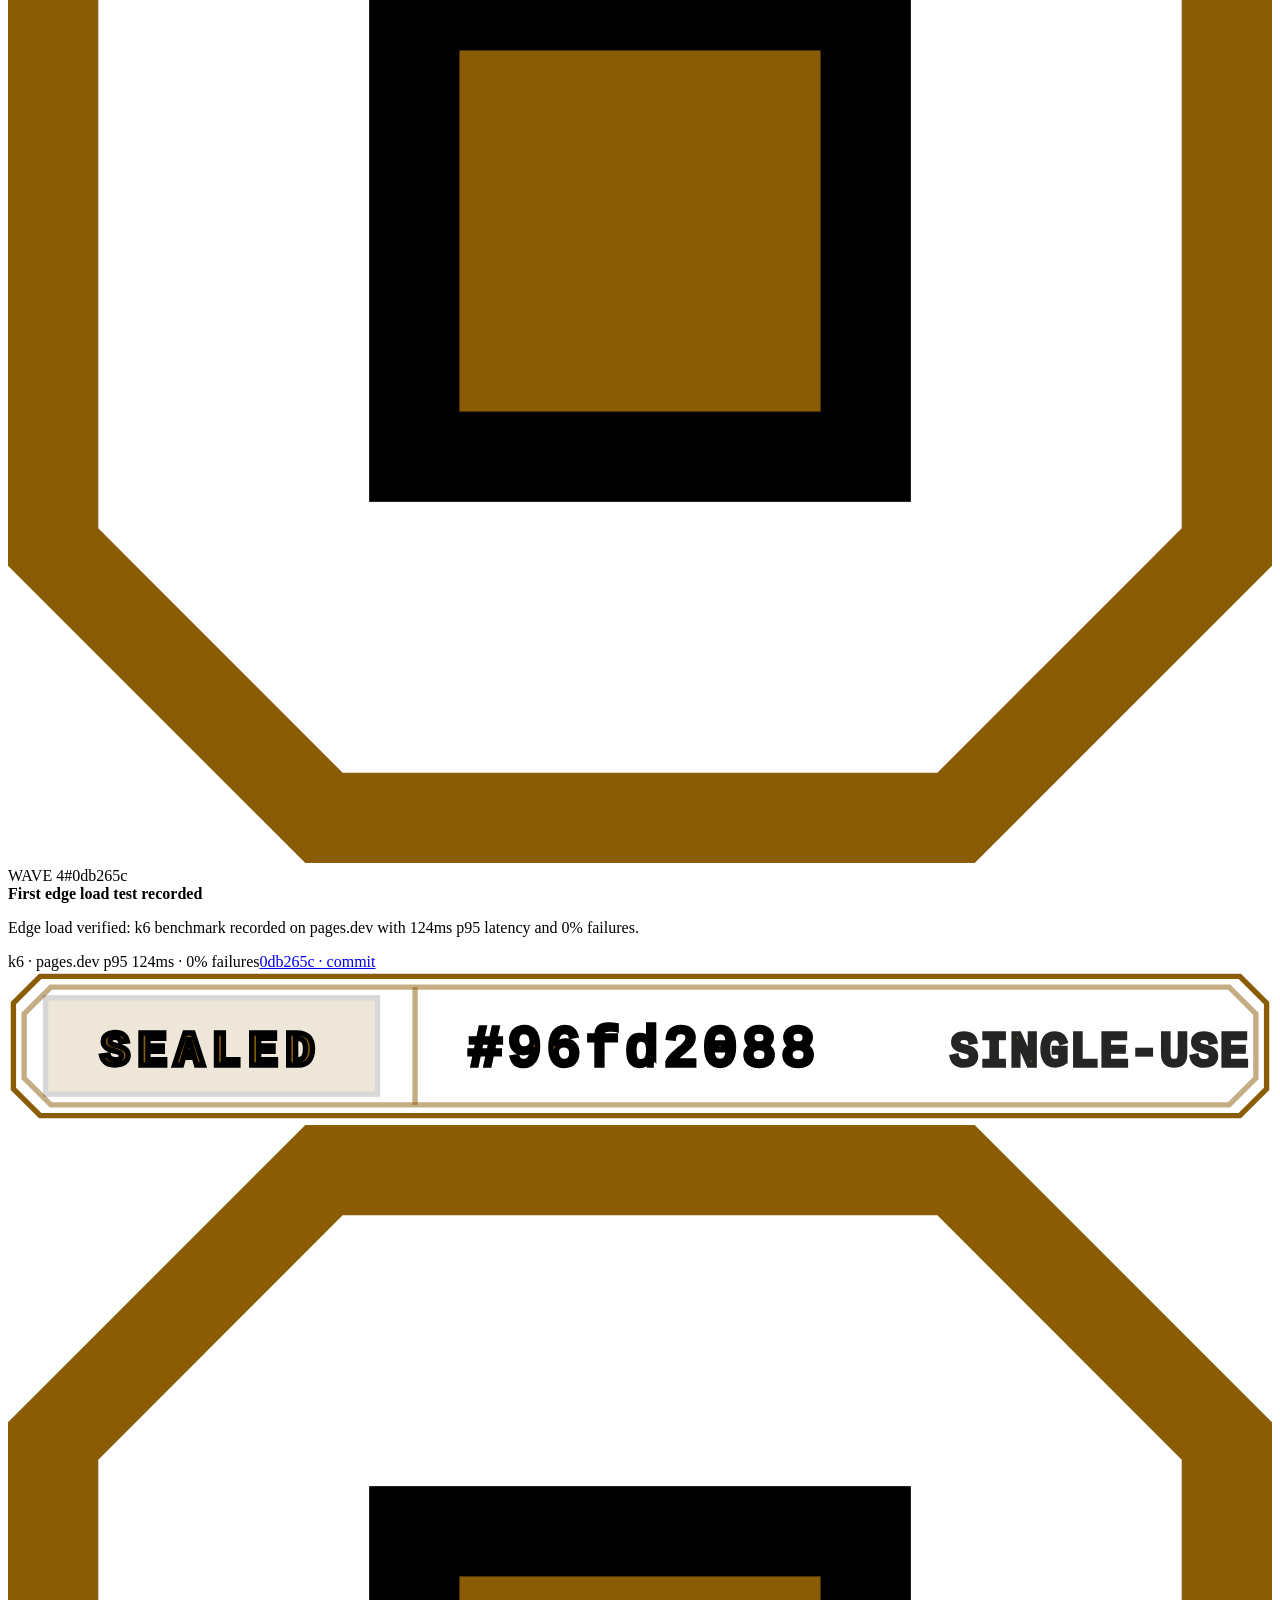
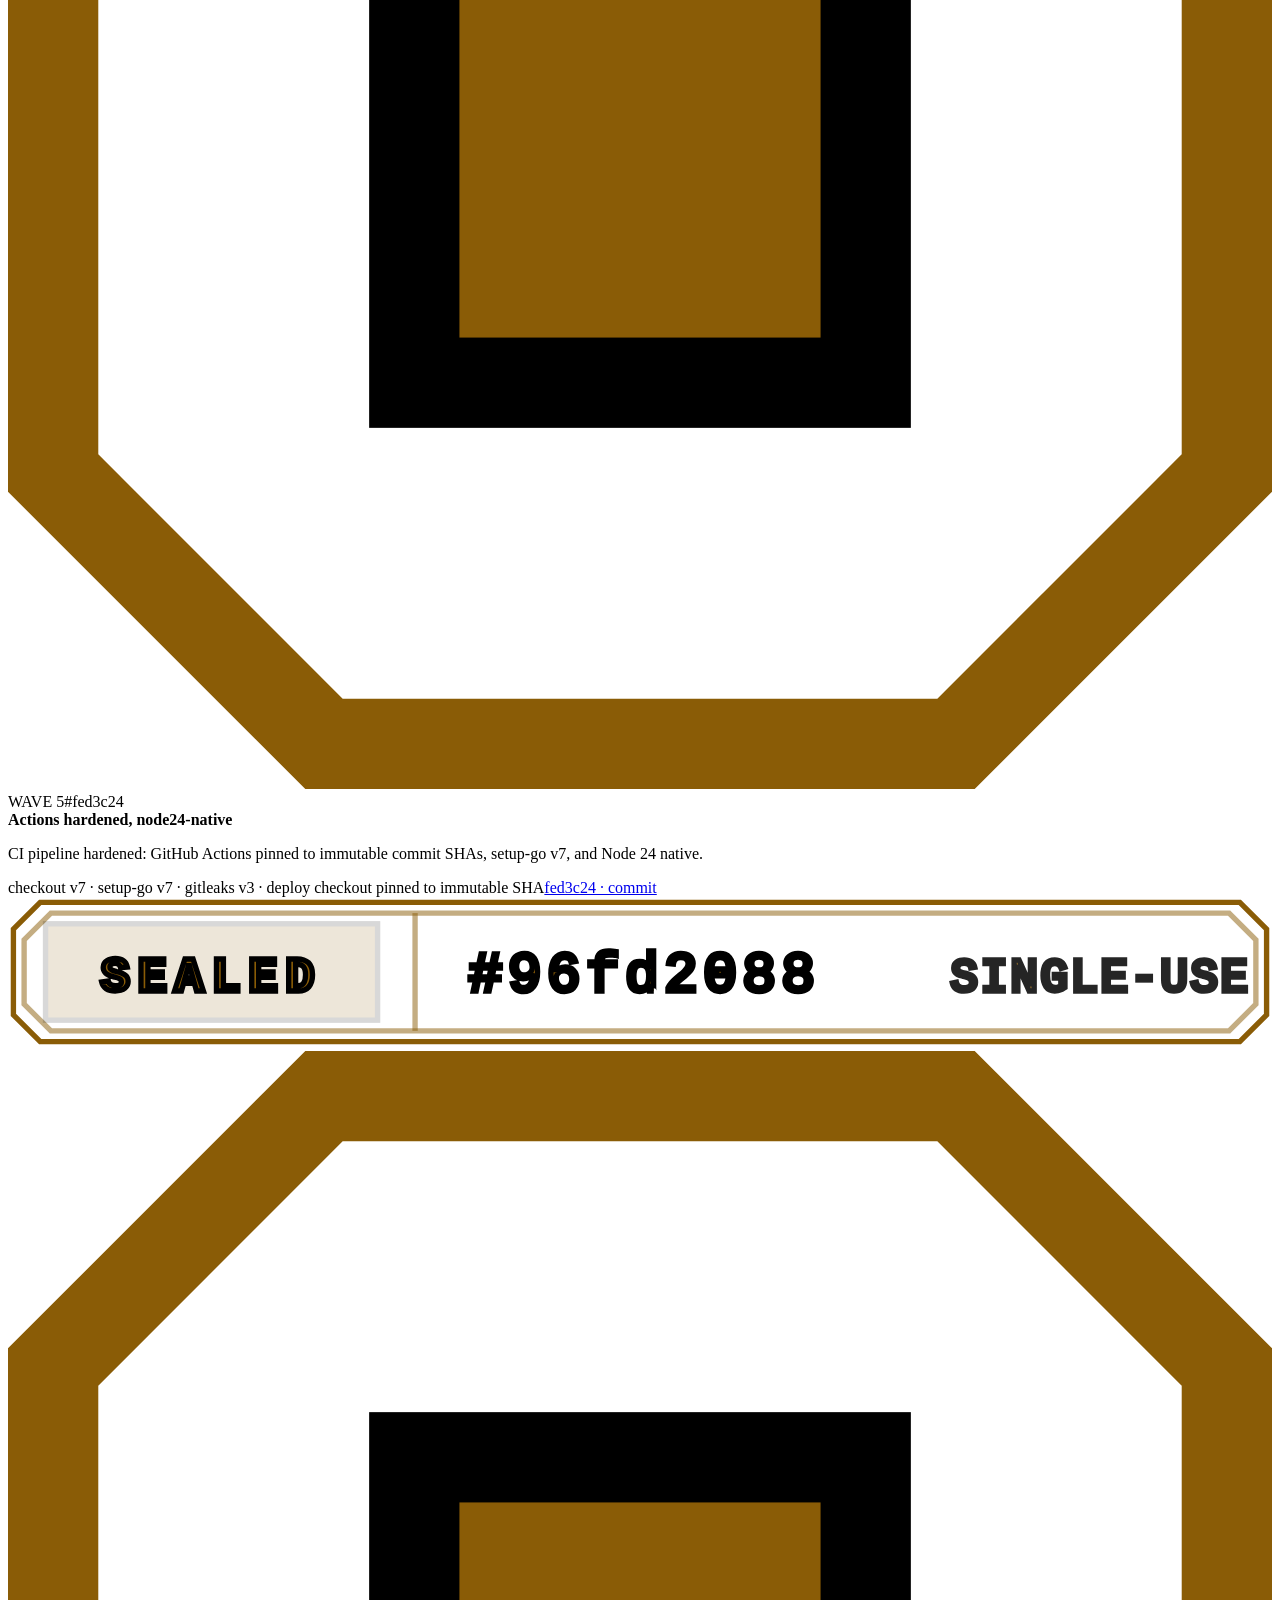
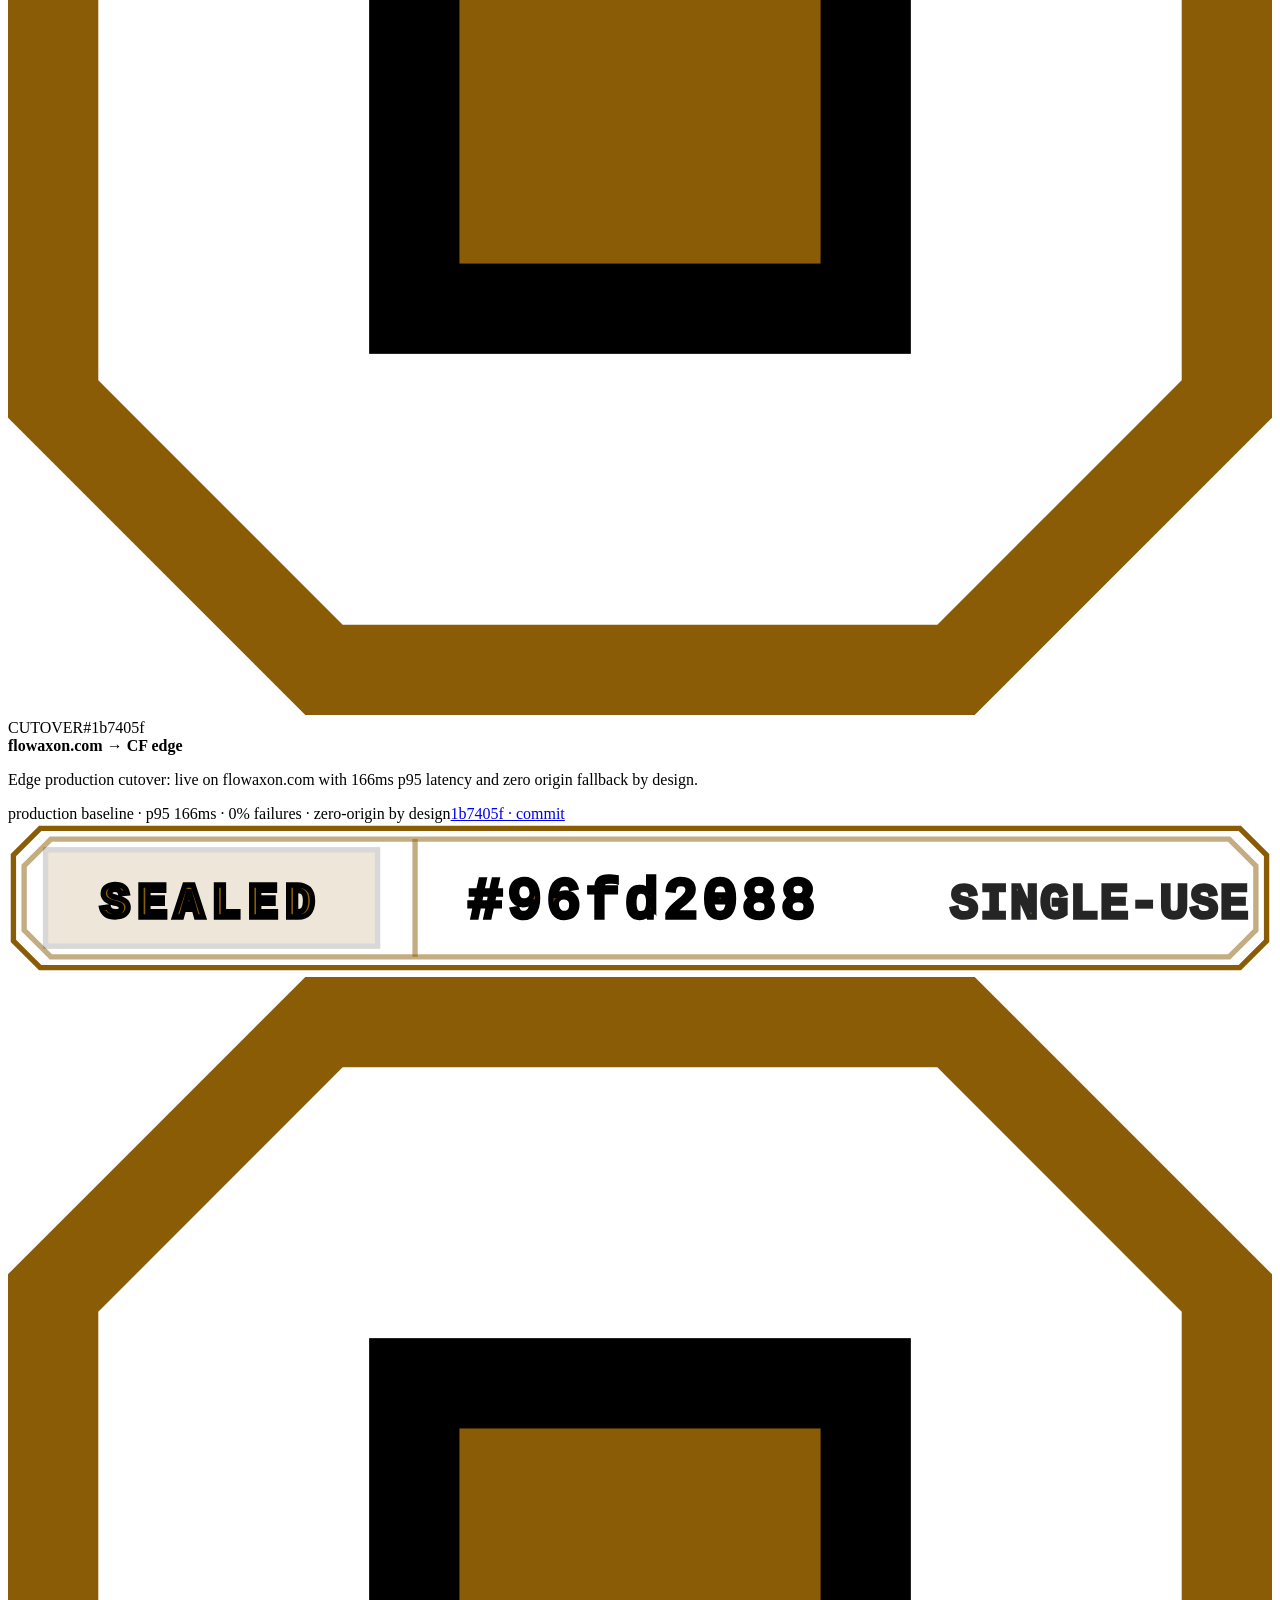
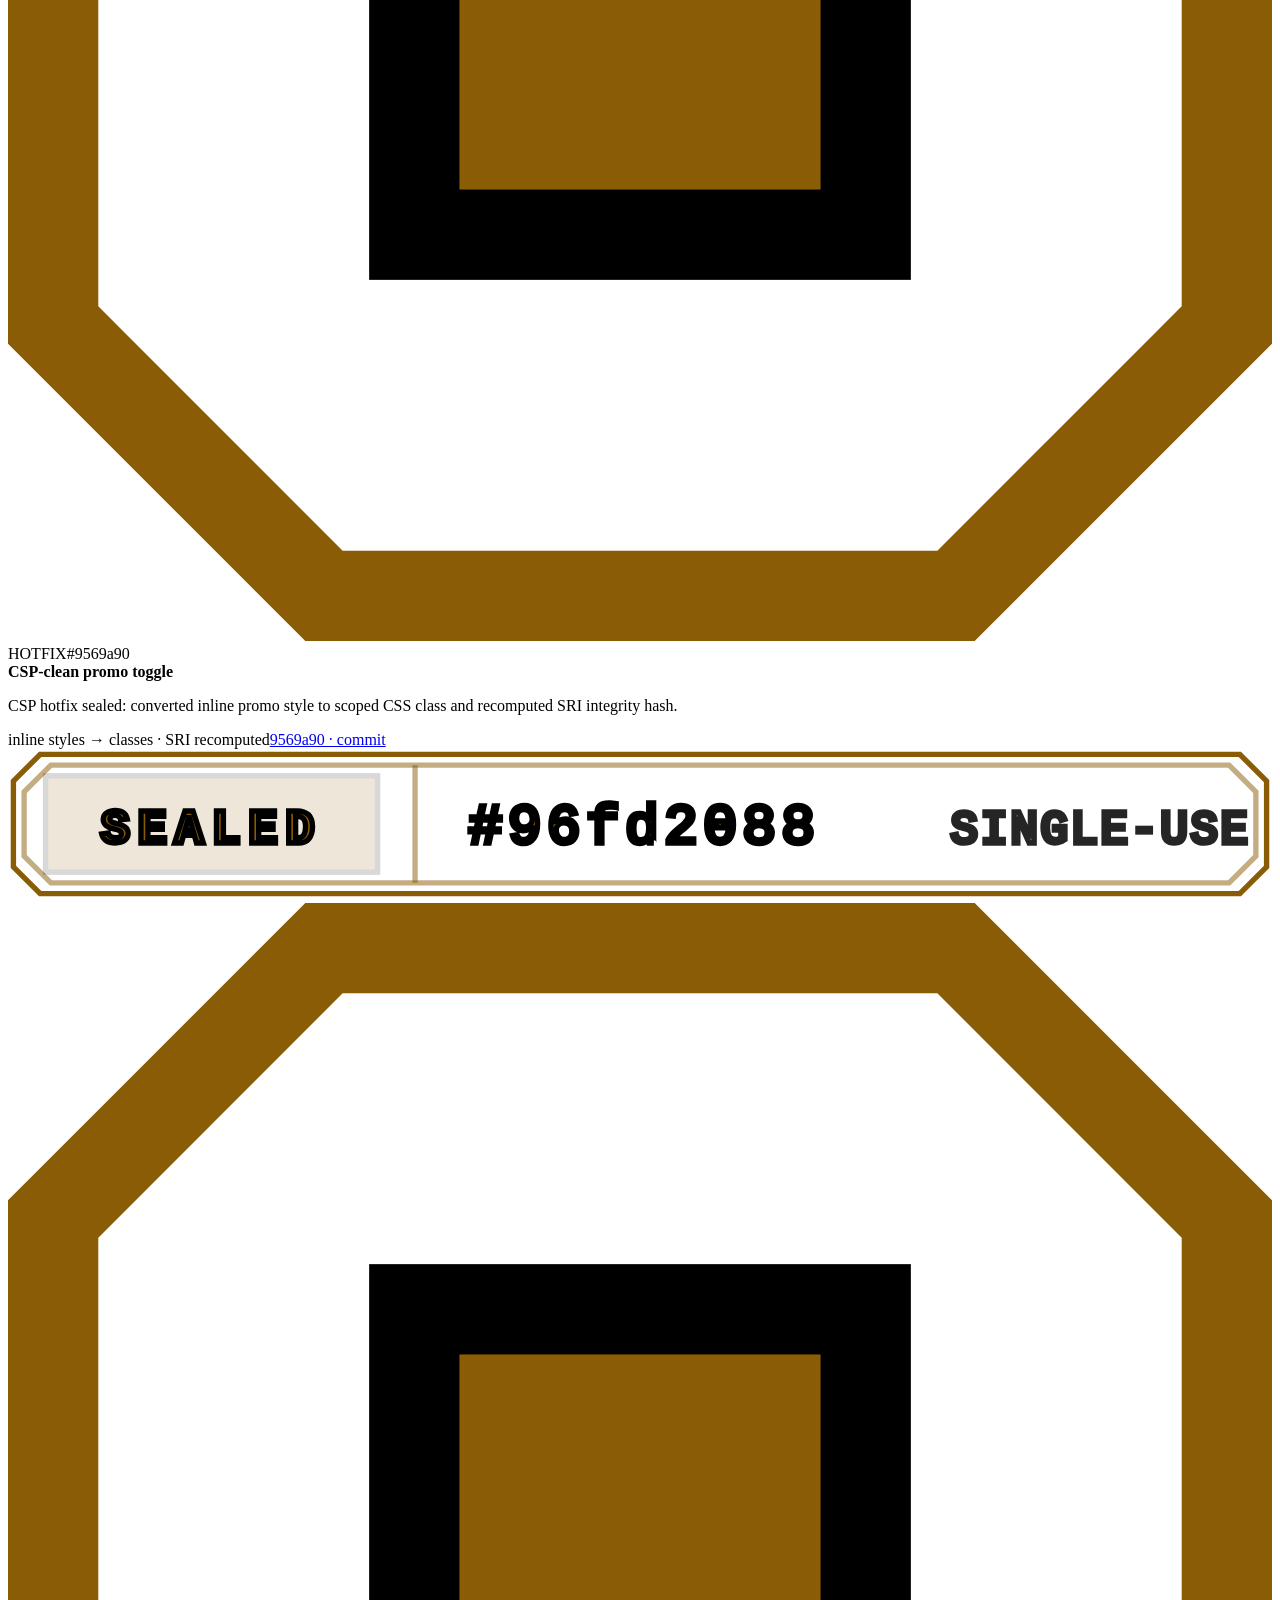
==== commit cf332577: "feat(theater): build theater self-assembly + gates BT-1..6" ====
--- a/index.html
+++ b/index.html
@@ -18,7 +18,7 @@
 <link rel="icon" href="/favicon.svg" type="image/svg+xml">
 <link rel="icon" href="/favicon.ico" sizes="32x32">
 <link rel="apple-touch-icon" href="/apple-touch-icon.png">
-<link rel="stylesheet" href="/assets/v5/v5.css" integrity="sha384-4zUeQu77N/q6LbhVk3Vda2AWh9ODRfKASP7f8zoreimAokXQQ4fwUHgTXYbEfrT5">
+<link rel="stylesheet" href="/assets/v5/v5.css" integrity="sha384-SZ5JsAG+0IilH0PK2jRPf5iKfspoOA806BeJqGTIdf1F4Xztsscm+zlKg1zQRHWf">
 <script type="application/ld+json">
 {"@context":"https://schema.org","@type":"Person","name":"Le Duc Tam","url":"https://flowaxon.com/","sameAs":["https://github.com/tamld"],"jobTitle":"AI Agent Systems Architect","description":"Builds containment harnesses for autonomous AI agents. 11 years of production infrastructure.","knowsAbout":["agent containment","zero-trust CI/CD","infrastructure automation","g8s"]}
 </script>
@@ -255,7 +255,7 @@
 
 </div>
 <script src="/assets/v5/herofield.js" integrity="sha384-8mL/jz4nLeNNIer5faNxoYyXVCwWBpYQDdkQ5opabGI9vMTMNdYGe7ShvH+ccI3w" defer></script>
-<script src="/assets/v5/theater.js" integrity="sha384-1davnJlu2xxN/tl5eWjmitMN76pi+L733ciXpQCQqZa+DRzwqQ7AwQAvmIElwsKe" defer></script>
+<script src="/assets/v5/theater.js" integrity="sha384-3TpAgvJmLorYAjU5rTdLOUgiz4w0fmvmFh+taMv/U6CTRylMGGSeSY0s2CoyXGR5" defer></script>
 <script src="/assets/v5/rig3.js" integrity="sha384-60ydoWAKZ023QzexQUI6dN5o/ir+/Ft3WT0UoZJhafz8BklQqGY0GZbfwK+dI+zW" defer></script>
 <script src="/assets/v5/site.js" integrity="sha384-JZhxvvZCs61VE2ukC84JwzFTIZ8NkNKVXtnrkmoLMpL97lX9uVRfGkLwwMDG6S4o" defer></script>
 </body>
--- a/assets/v5/v5.css
+++ b/assets/v5/v5.css
@@ -117,9 +117,12 @@
 .theater-viewport{position:relative;width:100%;aspect-ratio:16/10;background:var(--bg);border:1px solid var(--bd2);border-radius:4px;overflow:hidden;isolation:isolate;transition:border-color var(--dur-layout) var(--ez),box-shadow var(--dur-layout) var(--ez)}
 .theater-viewport.assembled{border-color:var(--amber);box-shadow:0 0 0 1px var(--amber),0 0 20px var(--amber-glow)}
 .theater-frame{position:absolute;top:0;left:0;width:400%;height:400%;transform:scale(0.25);transform-origin:top left;border:0;pointer-events:none;will-change:clip-path;transition:clip-path 500ms var(--ez)}
-.theater-fallback{position:absolute;inset:0;pointer-events:none;background:radial-gradient(circle at 50% 50%,var(--panel2) 0%,var(--bg) 100%);background-size:28px 28px;opacity:.2;transition:clip-path 500ms var(--ez)}
-.theater-hud{position:absolute;inset:0;pointer-events:none;display:flex;flex-direction:column;justify-content:space-between;padding:12px;z-index:2;transition:opacity var(--dur-layout) var(--ez)}
-.theater-viewport.assembled .theater-hud{opacity:.15}
+.theater-fallback{position:absolute;inset:0;pointer-events:none;background:radial-gradient(circle at 50% 50%,var(--panel2) 0%,var(--bg) 100%);background-size:28px 28px;opacity:.2;transition:clip-path 500ms var(--ez),opacity 700ms var(--ez)}
+.theater-viewport.assembled .theater-fallback{opacity:0}
+.theater-hud{position:absolute;inset:0;pointer-events:none;display:flex;flex-direction:column;justify-content:space-between;padding:12px;z-index:2;transition:opacity 700ms var(--ez)}
+.theater-viewport.assembled .theater-hud{opacity:0}
+.theater-card .corner{transition:opacity 700ms var(--ez)}
+.theater-card.assembled .corner{opacity:0}
 .theater-chip{display:inline-flex;align-items:center;gap:6px;padding:4px 10px;background:var(--panel2);border:1px solid var(--bd);border-radius:3px;font-size:13px;font-family:ui-monospace,SFMono-Regular,Menlo,monospace;color:var(--amber);backdrop-filter:blur(4px);width:fit-content}
 .theater-chip .chip-seal{width:12px;height:12px;flex-shrink:0}
 .theater-scanline{position:absolute;left:0;right:0;height:1px;background:linear-gradient(90deg,transparent 0%,var(--amber) 50%,transparent 100%);opacity:.5;pointer-events:none}
@@ -137,7 +140,7 @@
 .strip-sha{display:inline-block;padding:2px 7px;font-size:13px;font-weight:600;color:var(--amber);background:var(--amber-bg);border:1px solid var(--amber);border-radius:2px}
 .strip-wave{font-size:13px;letter-spacing:.06em;color:var(--t3);font-weight:500}
 .strip-seal{margin-left:auto;width:130px;height:20px;flex-shrink:0;color:var(--amber)}
-.strip-line{font-size:14px;line-height:1.5;color:var(--t2);margin:0}
+.strip-line{font-size:16px;line-height:1.5;color:var(--t2);margin:0}
 
 /* ledger list */
 .theater-ledger{display:flex;flex-direction:column;gap:4px}
@@ -150,9 +153,9 @@
 .wave-left .w{display:inline-flex;align-items:center;font-size:13px;color:var(--amber);letter-spacing:.06em}
 .bullet-seal{width:12px;height:12px;margin-right:6px;flex-shrink:0}
 .hash-chip{display:inline-block;width:fit-content;padding:1px 6px;font-size:13px;font-family:ui-monospace,SFMono-Regular,Menlo,monospace;color:var(--amber);background:var(--amber-bg);border-radius:2px}
-.d-title-box{display:flex;align-items:baseline;gap:8px;font-size:14px}
+.d-title-box{display:flex;align-items:baseline;gap:8px;font-size:16px}
 .d-title-box b{color:var(--t1);font-weight:500}
-.d-human-line{font-size:13.5px;color:var(--t3);margin:2px 0 0;line-height:1.4}
+.d-human-line{font-size:14px;color:var(--t3);margin:2px 0 0;line-height:1.4}
 .d-meta-box{display:flex;align-items:center;gap:10px;font-size:13px;color:var(--t5);margin-top:3px}
 .d-meta-box a{color:var(--src);font-size:13px;border-bottom:1px dotted var(--src);text-decoration:none;white-space:nowrap}
 .wave-seal-col{display:flex;justify-content:flex-end;align-items:center}
@@ -330,7 +333,7 @@
   html{scroll-behavior:auto}
   .reveal{opacity:1;transform:none;transition:none}
   #field .spin,#field .spin2{animation:none}
-  .stat,.wave,.theater-row,.theater-frame,.theater-fallback,.theater-viewport{transition:none!important;animation:none!important}
+  .stat,.wave,.theater-row,.theater-frame,.theater-fallback,.theater-viewport,.theater-hud,.theater-scanline,.theater-card .corner{transition:none!important;animation:none!important}
 }
 
 /* ── mobile ── */
@@ -353,10 +356,10 @@
   .hero{padding:56px 0 44px}
   .theater-card{padding:16px 14px}
   .theater-human-strip{padding:10px 12px}
-  .strip-line{font-size:12.5px}
+  .strip-line{font-size:13px}
   .theater-row{padding:8px 10px}
   .stat b{font-size:18px}
-  .theater-scrub .pos{font-size:11px;min-width:auto}
+  .theater-scrub .pos{font-size:13px;min-width:auto}
   .rig3{height:340px}
   .anatomy{padding:12px}
   .term{font-size:12px;padding:12px}
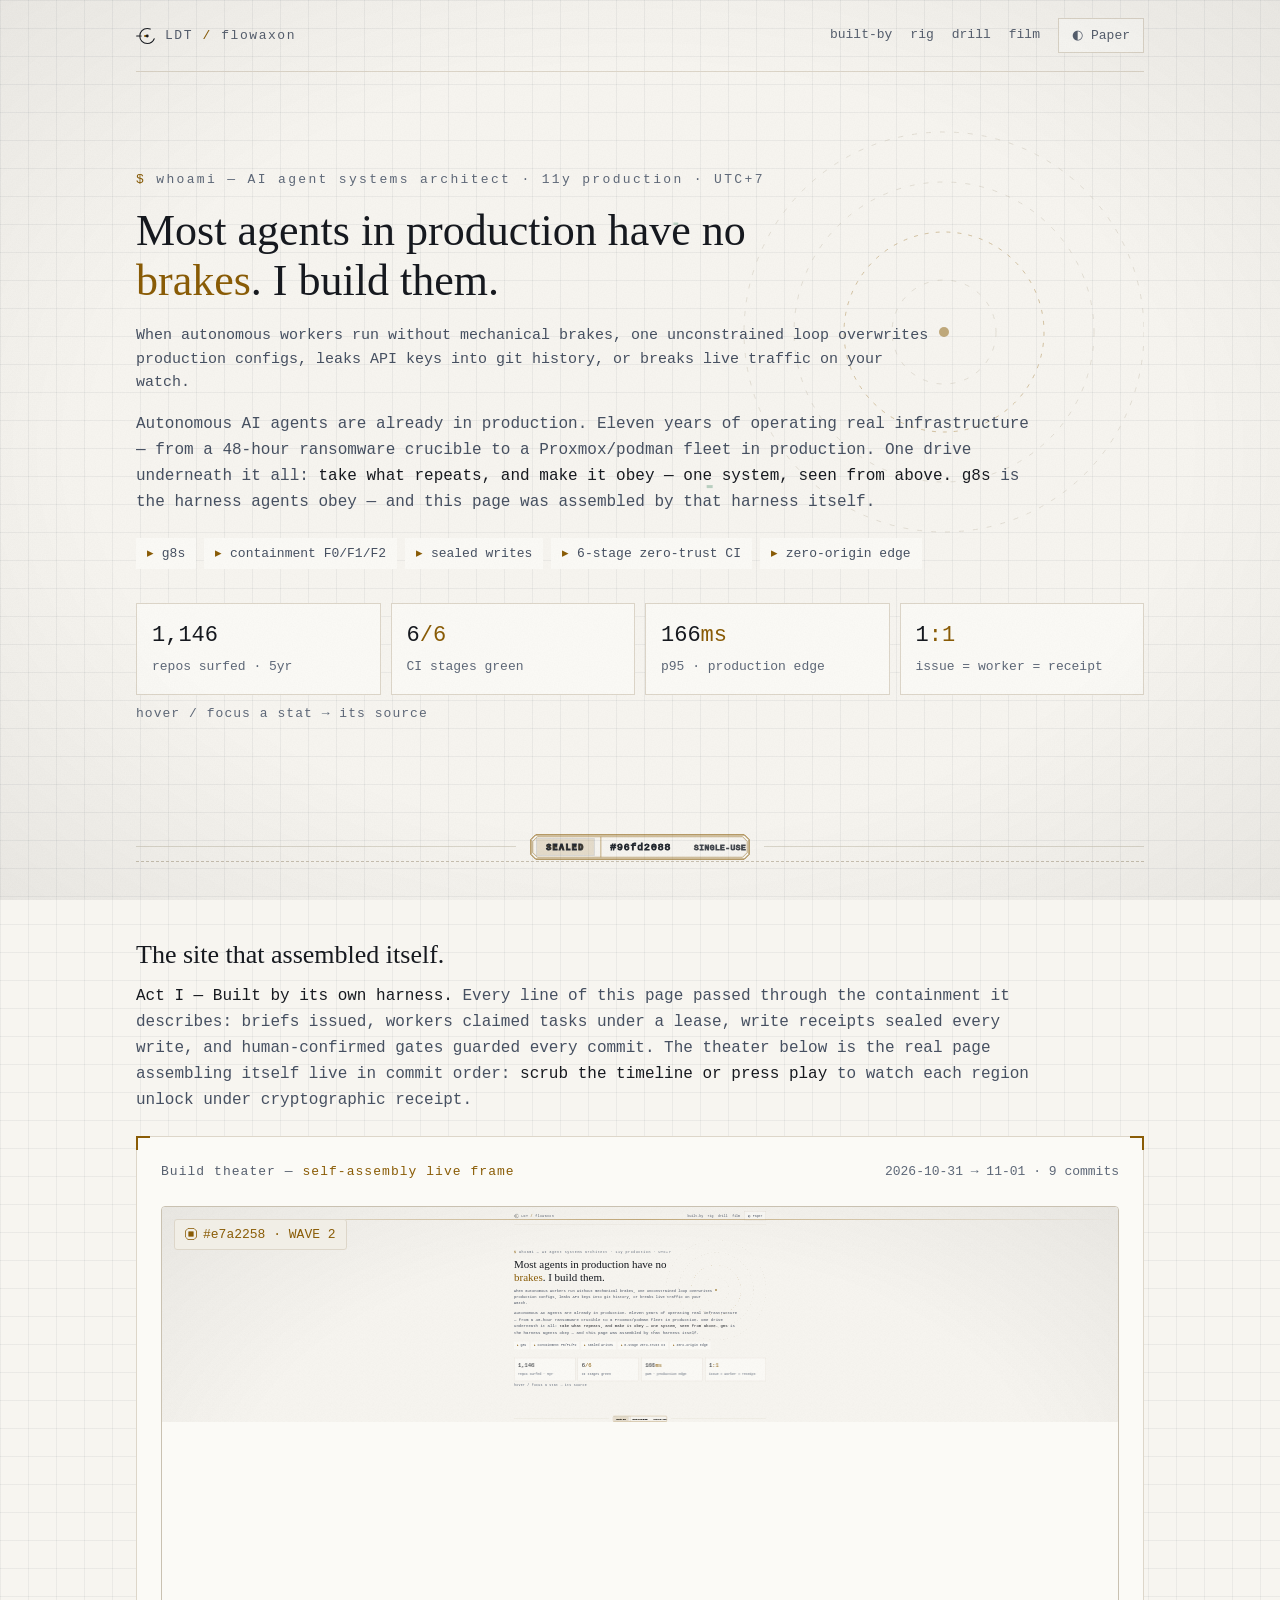
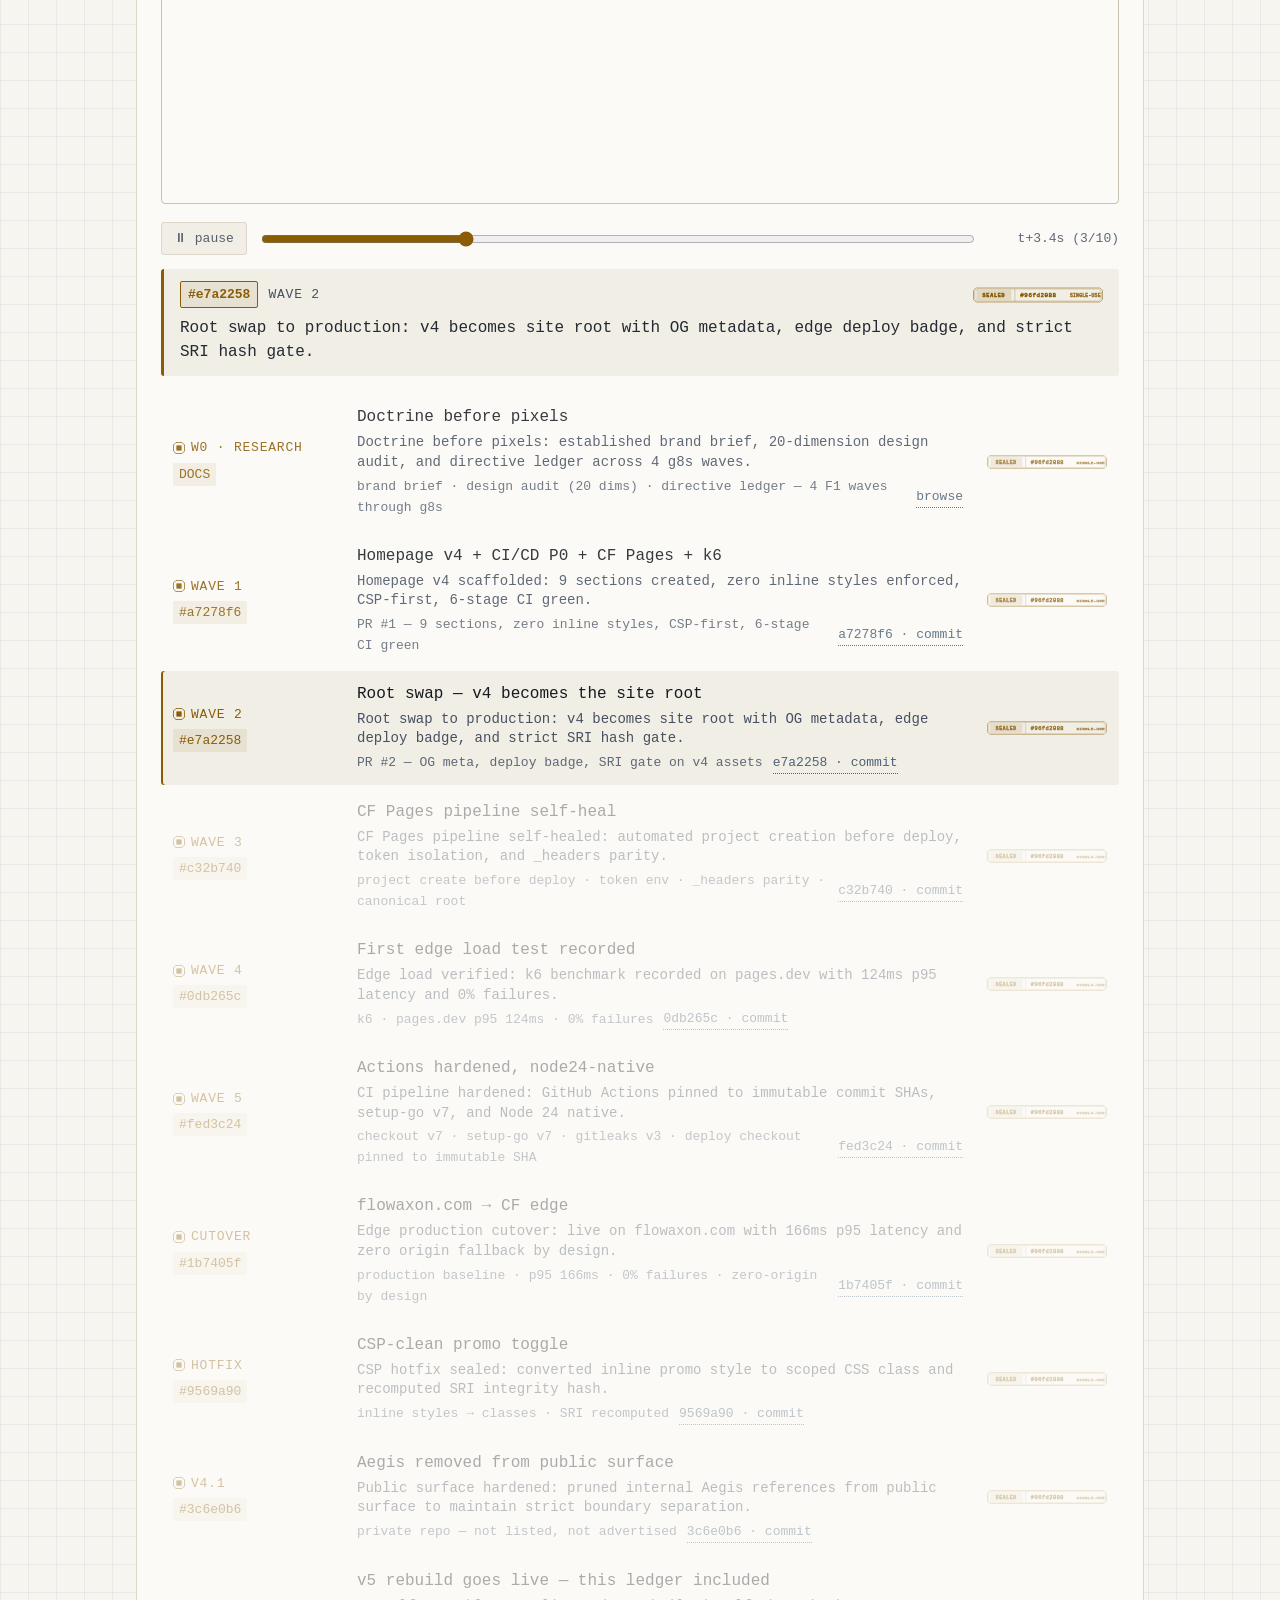
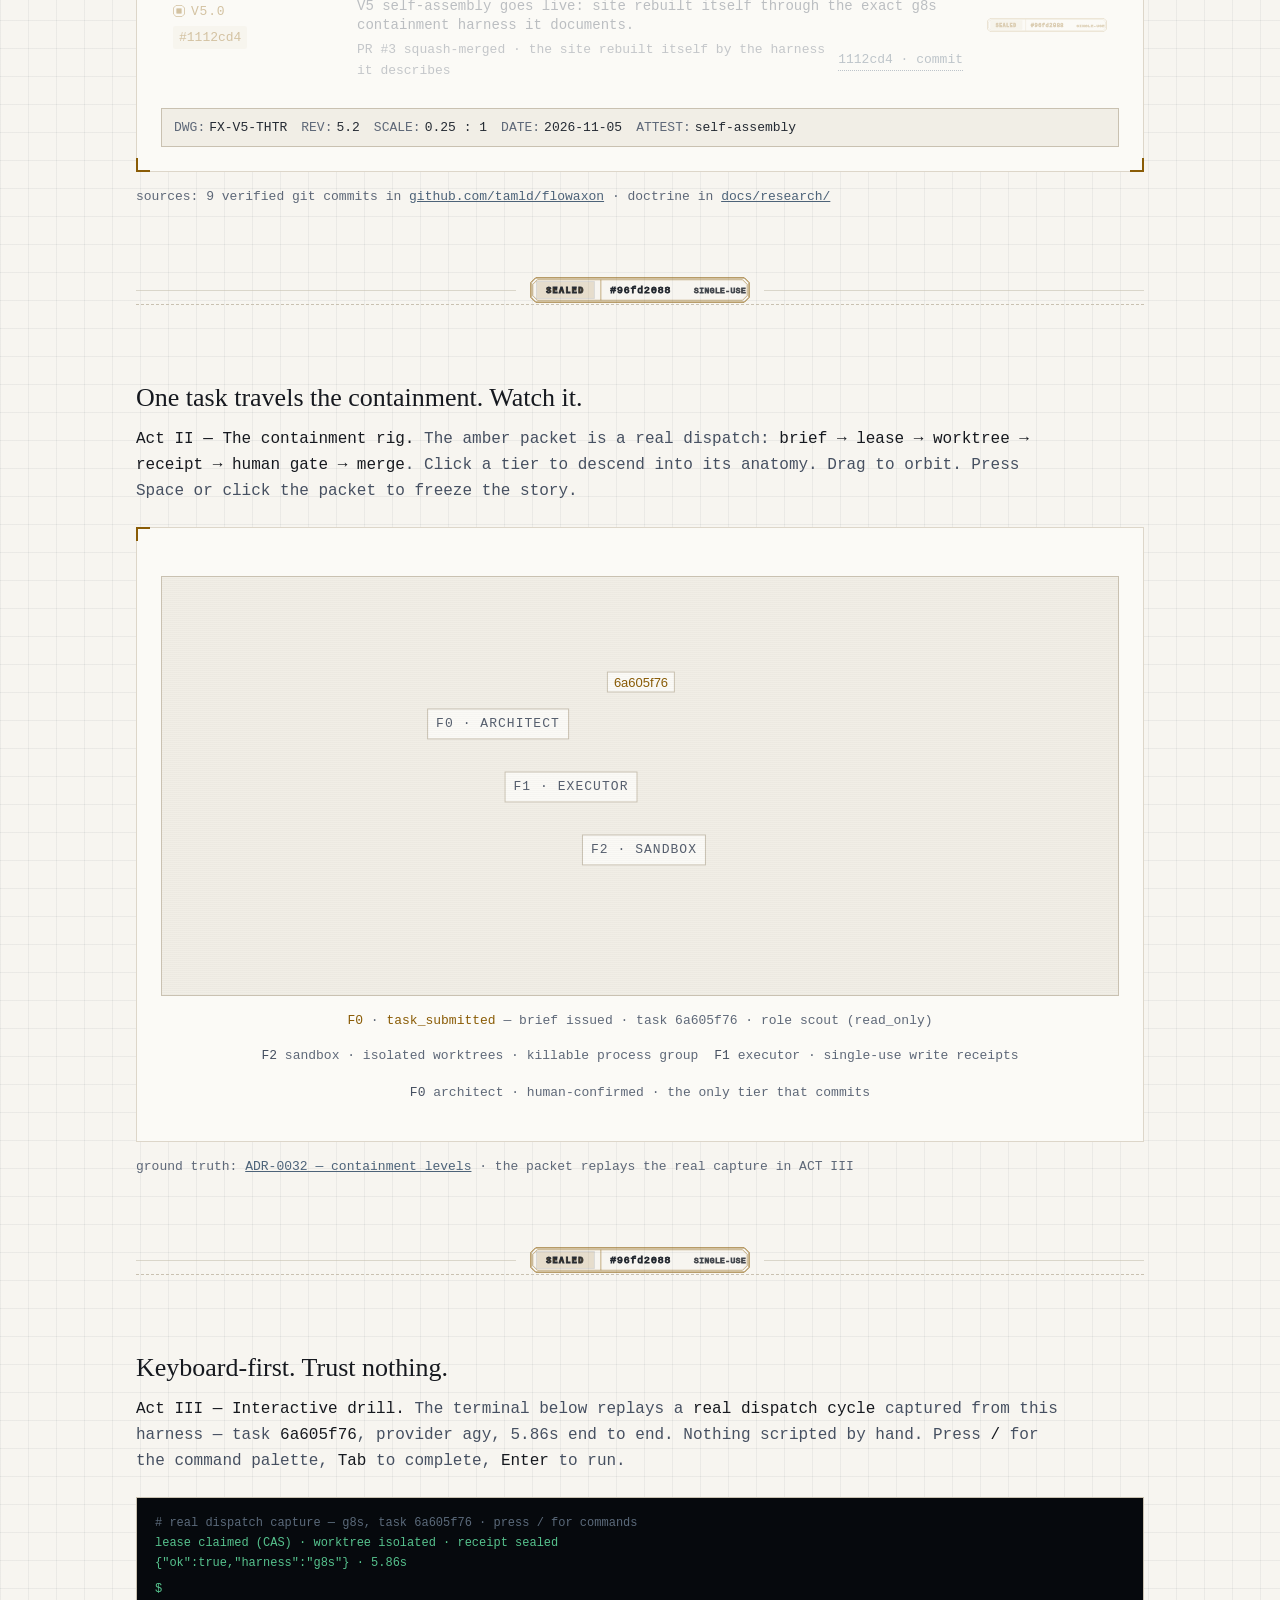
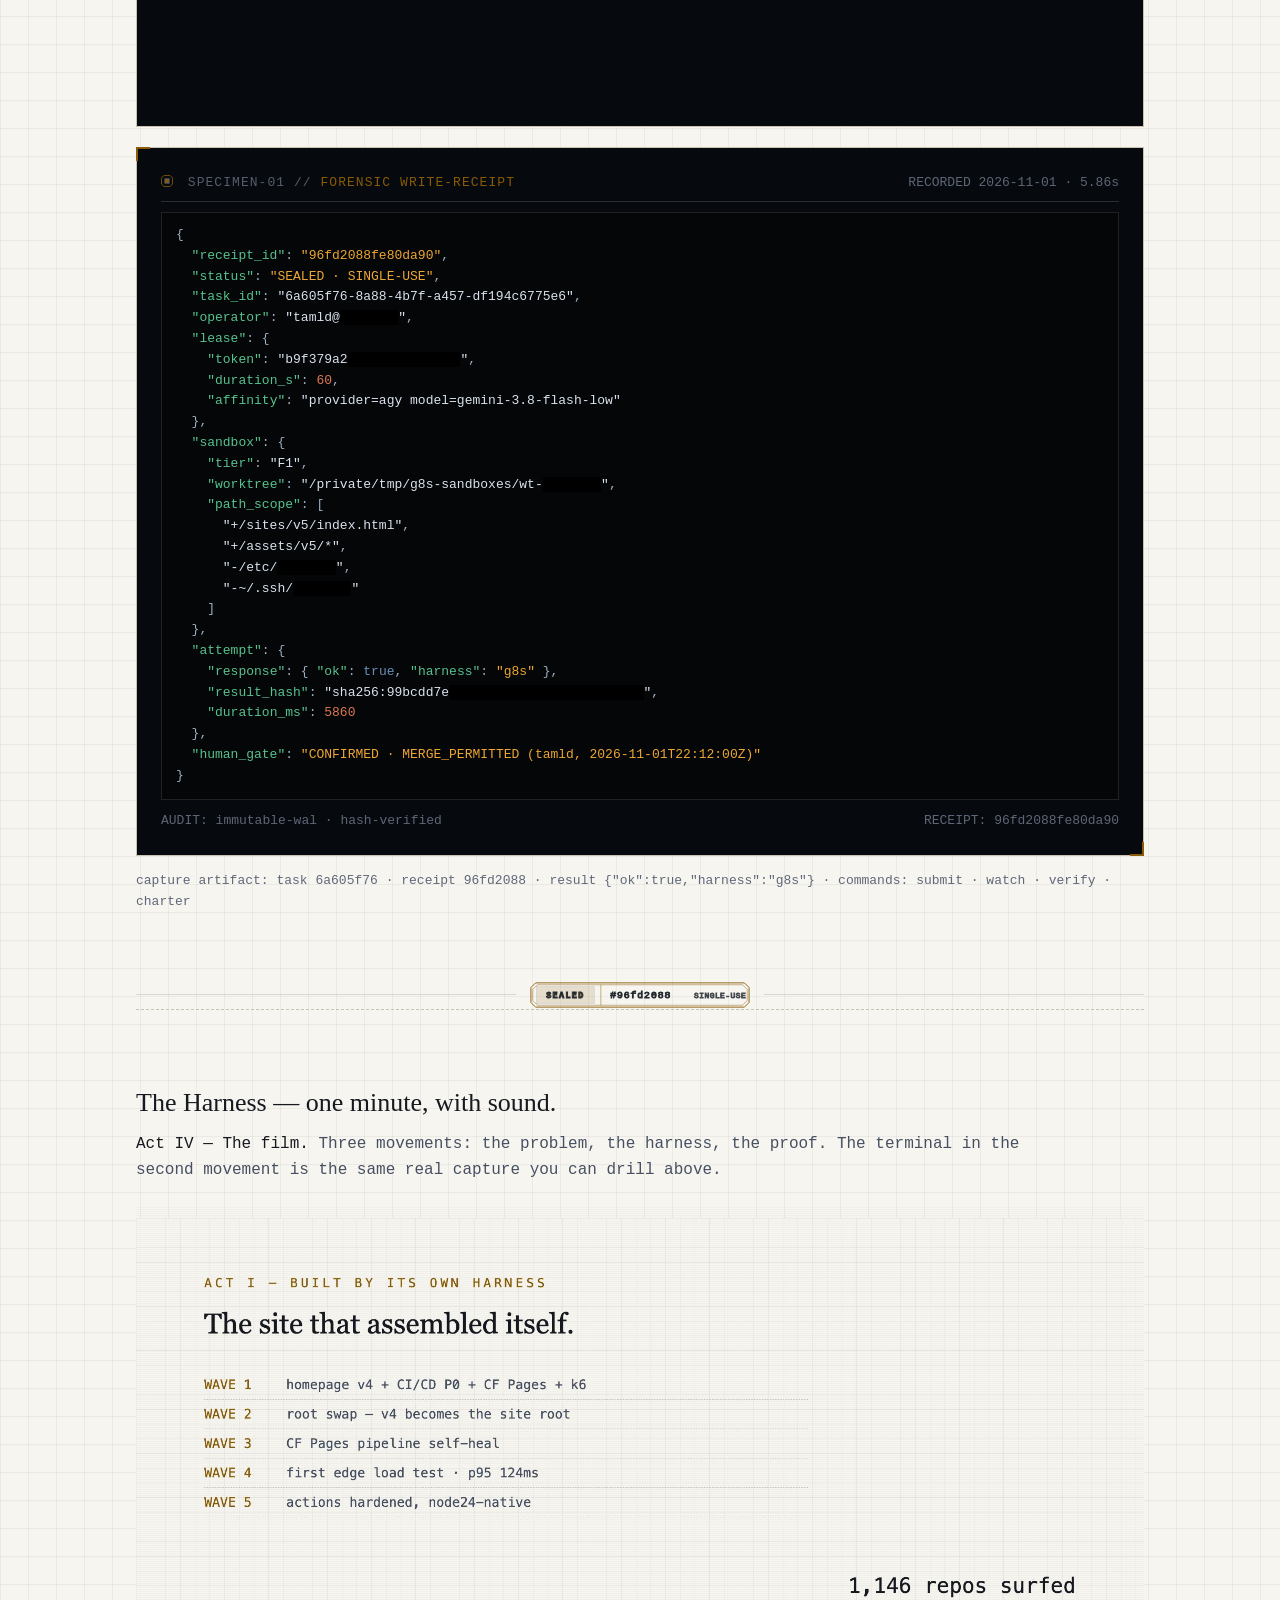
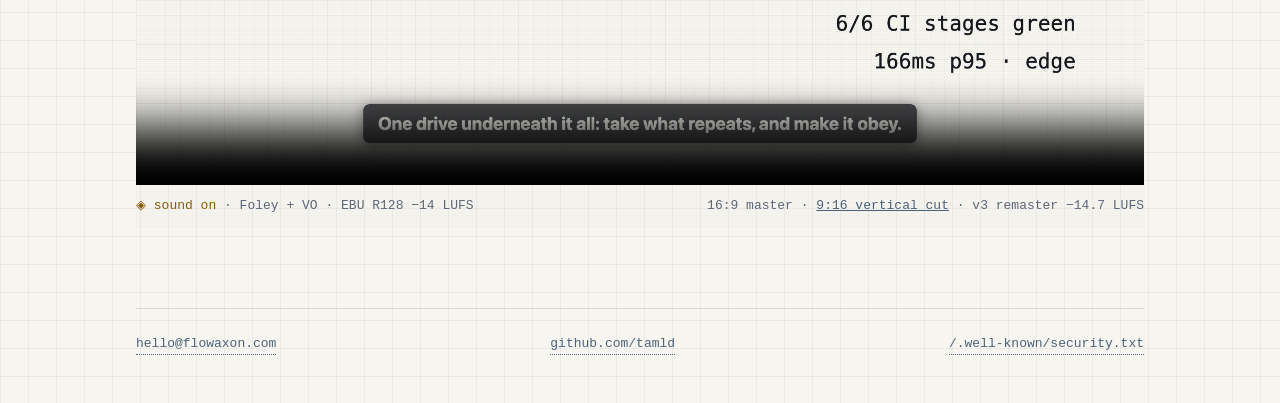
==== commit 1d00112a: "fix(theater): rehash v5 asset SRI after rebase onto logo-kit main" ====
--- a/index.html
+++ b/index.html
@@ -18,7 +18,7 @@
 <link rel="icon" href="/favicon.svg" type="image/svg+xml">
 <link rel="icon" href="/favicon.ico" sizes="32x32">
 <link rel="apple-touch-icon" href="/apple-touch-icon.png">
-<link rel="stylesheet" href="/assets/v5/v5.css" integrity="sha384-SZ5JsAG+0IilH0PK2jRPf5iKfspoOA806BeJqGTIdf1F4Xztsscm+zlKg1zQRHWf">
+<link rel="stylesheet" href="/assets/v5/v5.css" integrity="sha384-GXQBPBhTw4OwMfT07W0HqNI2G6aaDP0PSuiESuj1qrtUJJGhjcGGXix5j+btuxNX">
 <script type="application/ld+json">
 {"@context":"https://schema.org","@type":"Person","name":"Le Duc Tam","url":"https://flowaxon.com/","sameAs":["https://github.com/tamld"],"jobTitle":"AI Agent Systems Architect","description":"Builds containment harnesses for autonomous AI agents. 11 years of production infrastructure.","knowsAbout":["agent containment","zero-trust CI/CD","infrastructure automation","g8s"]}
 </script>
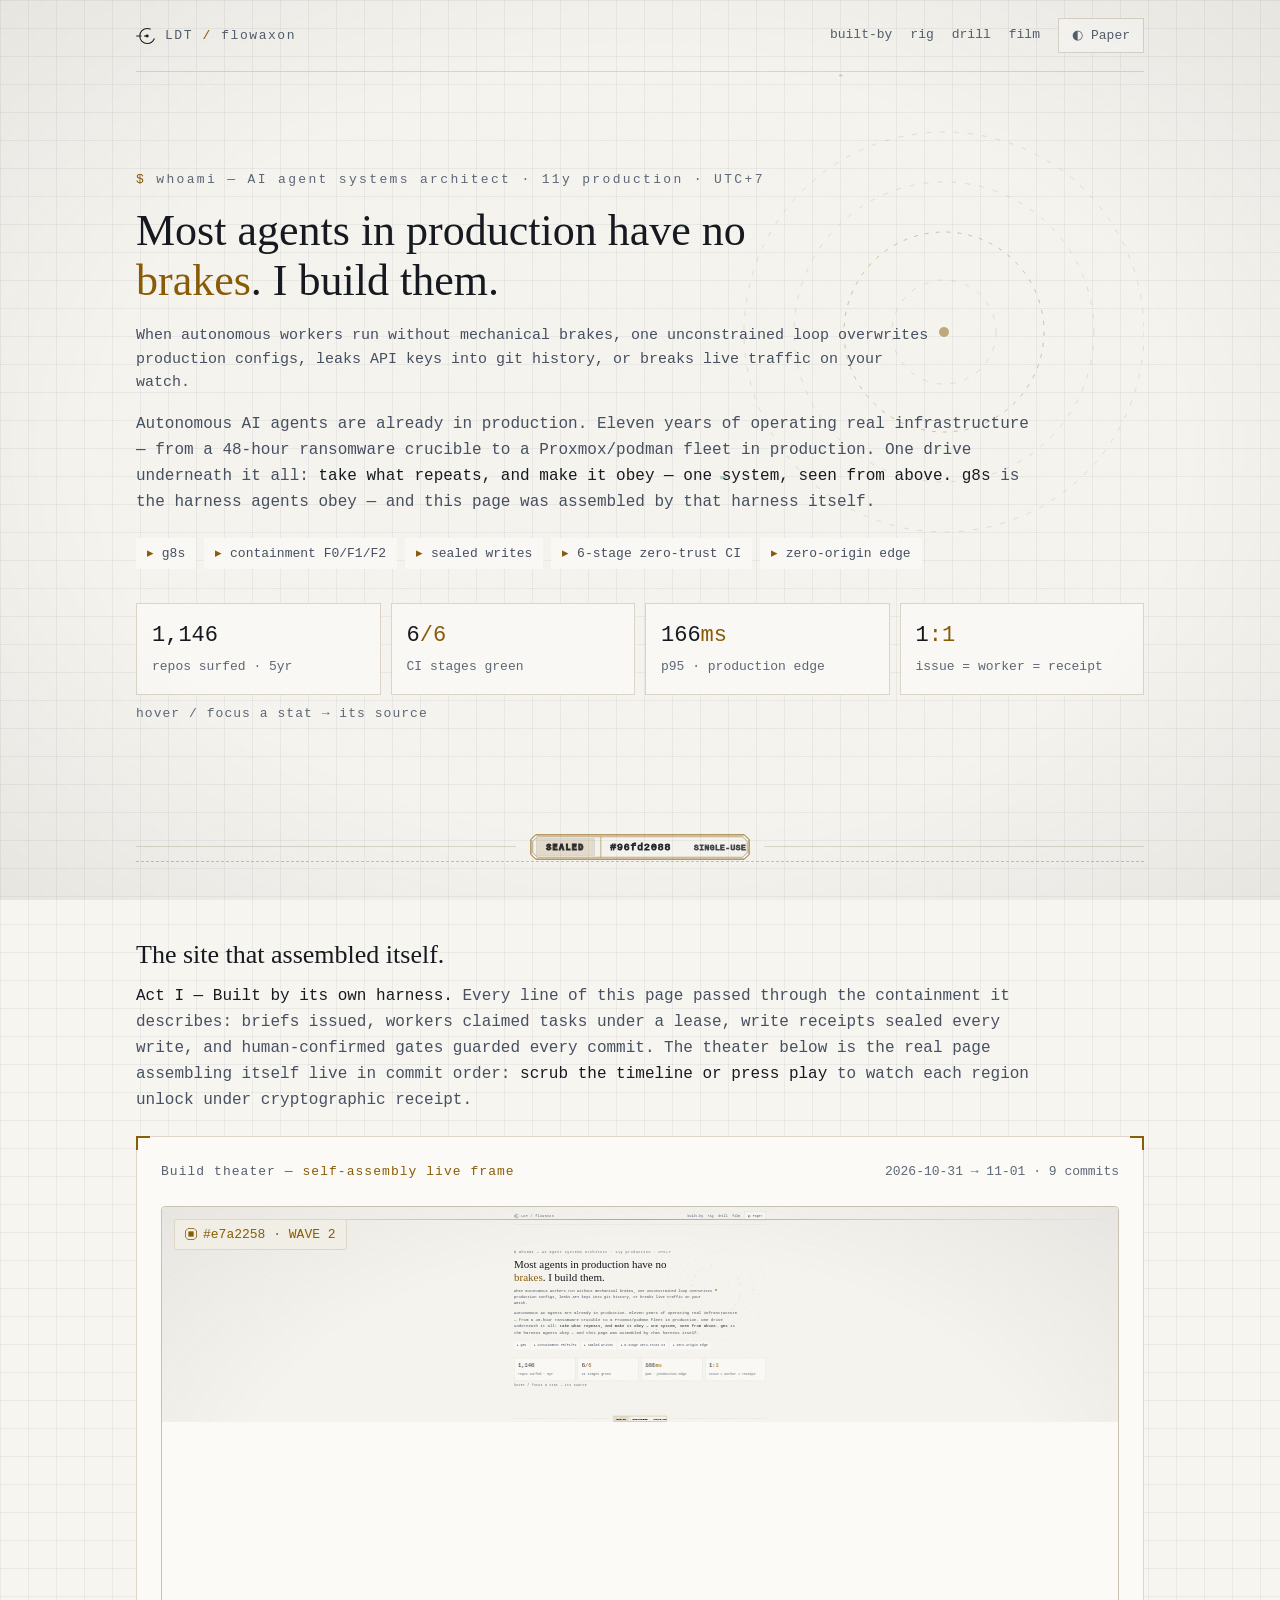
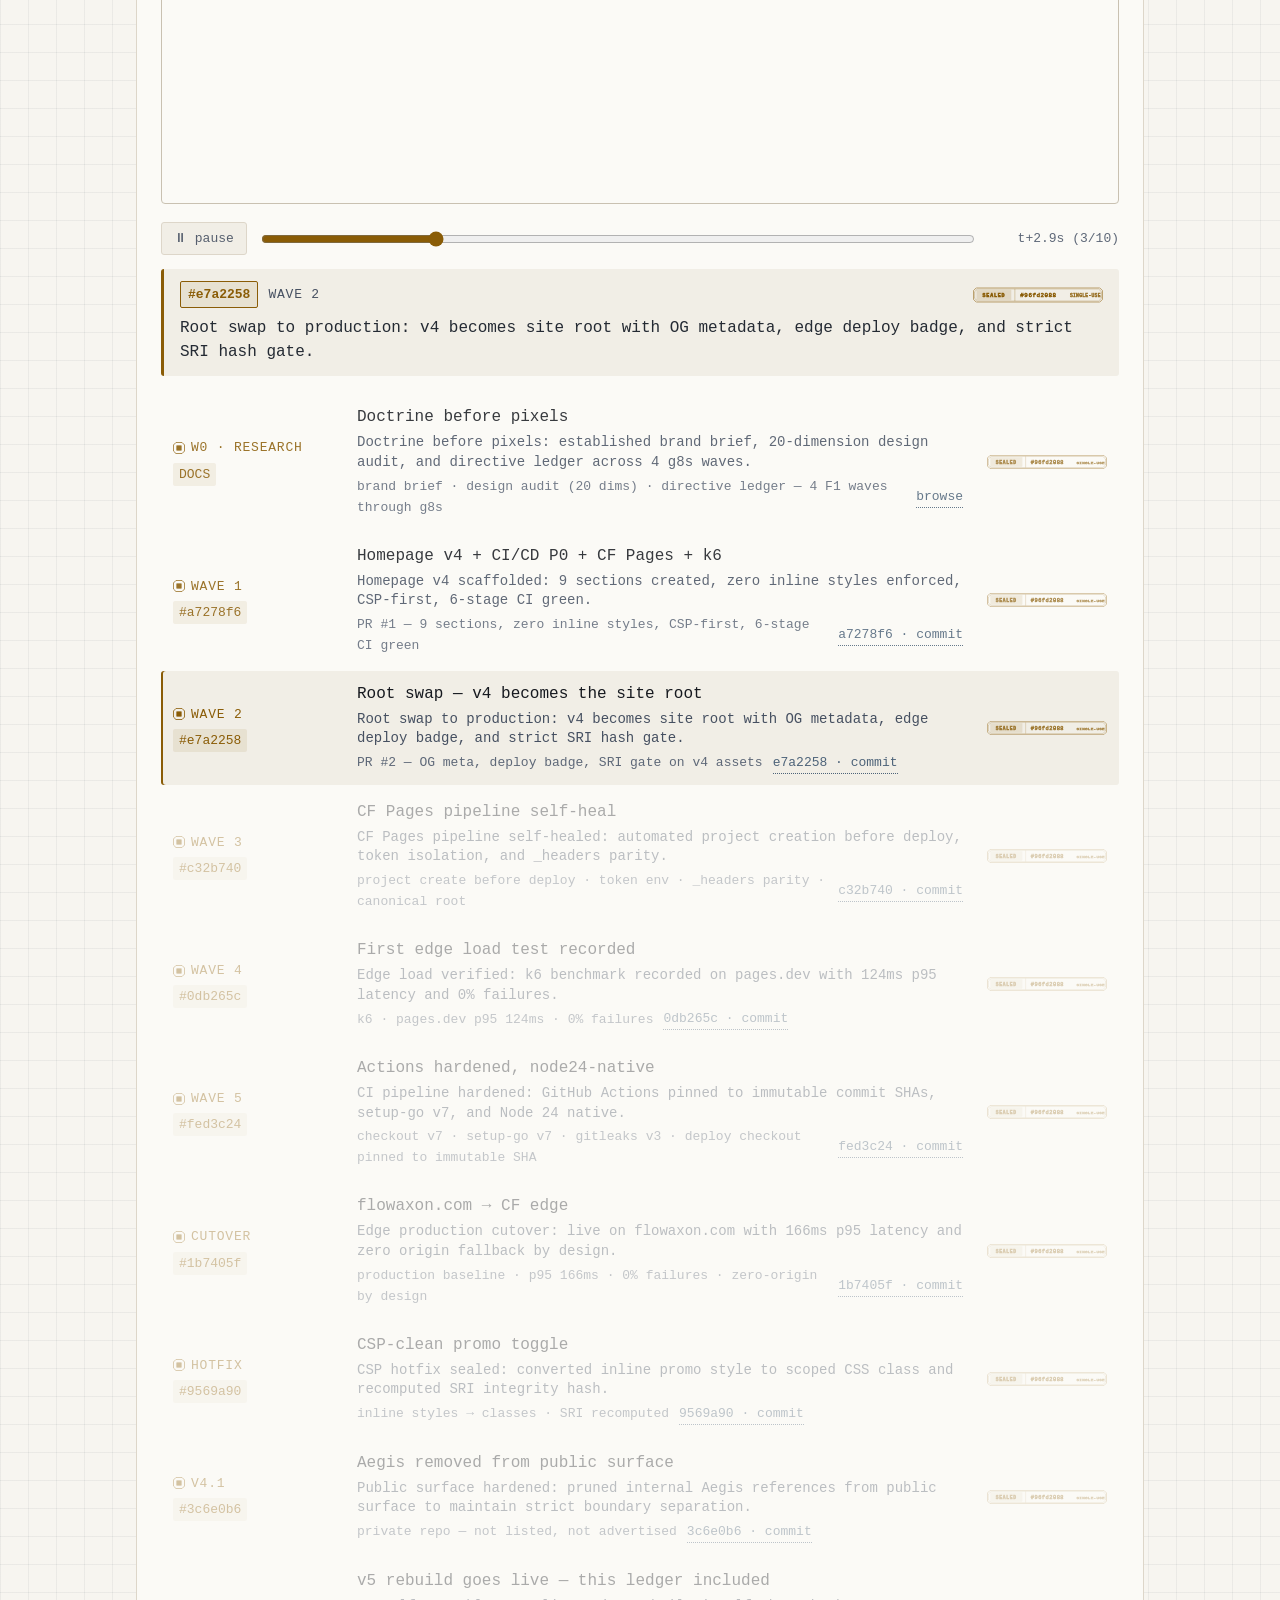
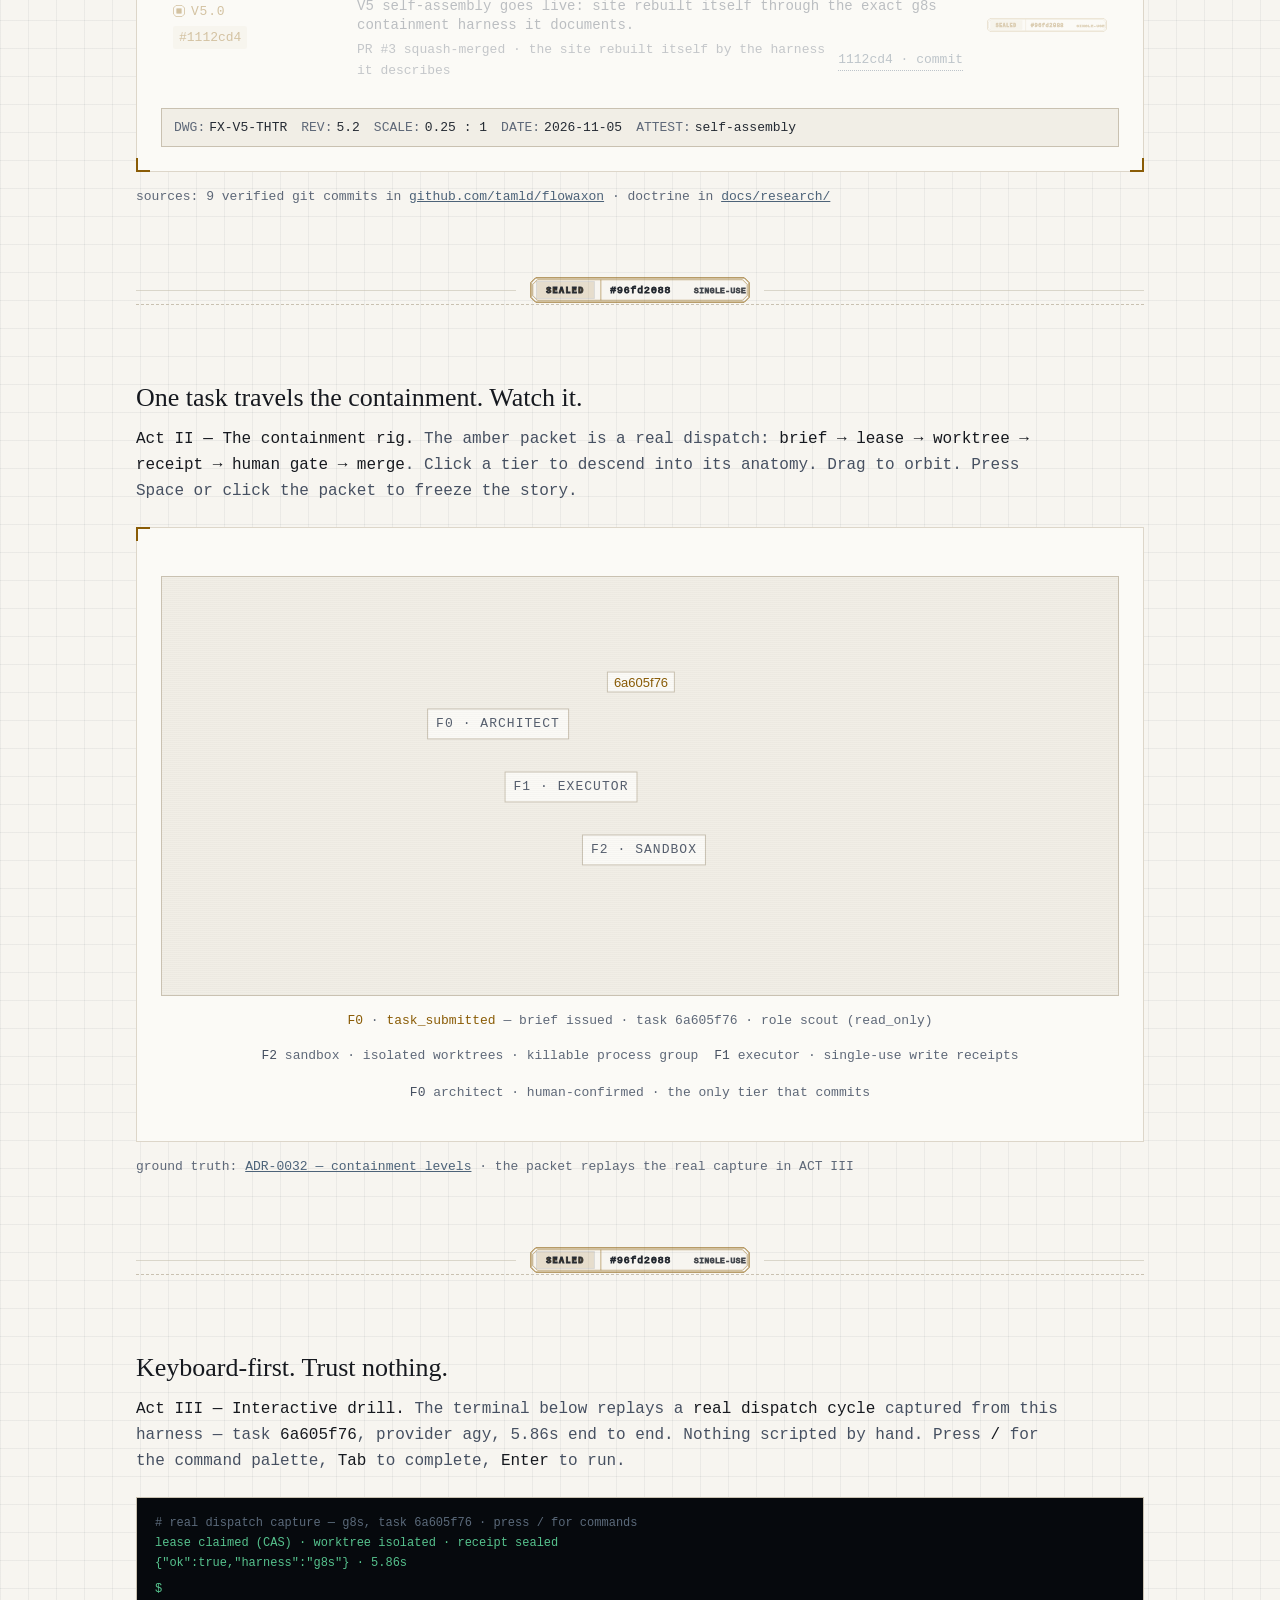
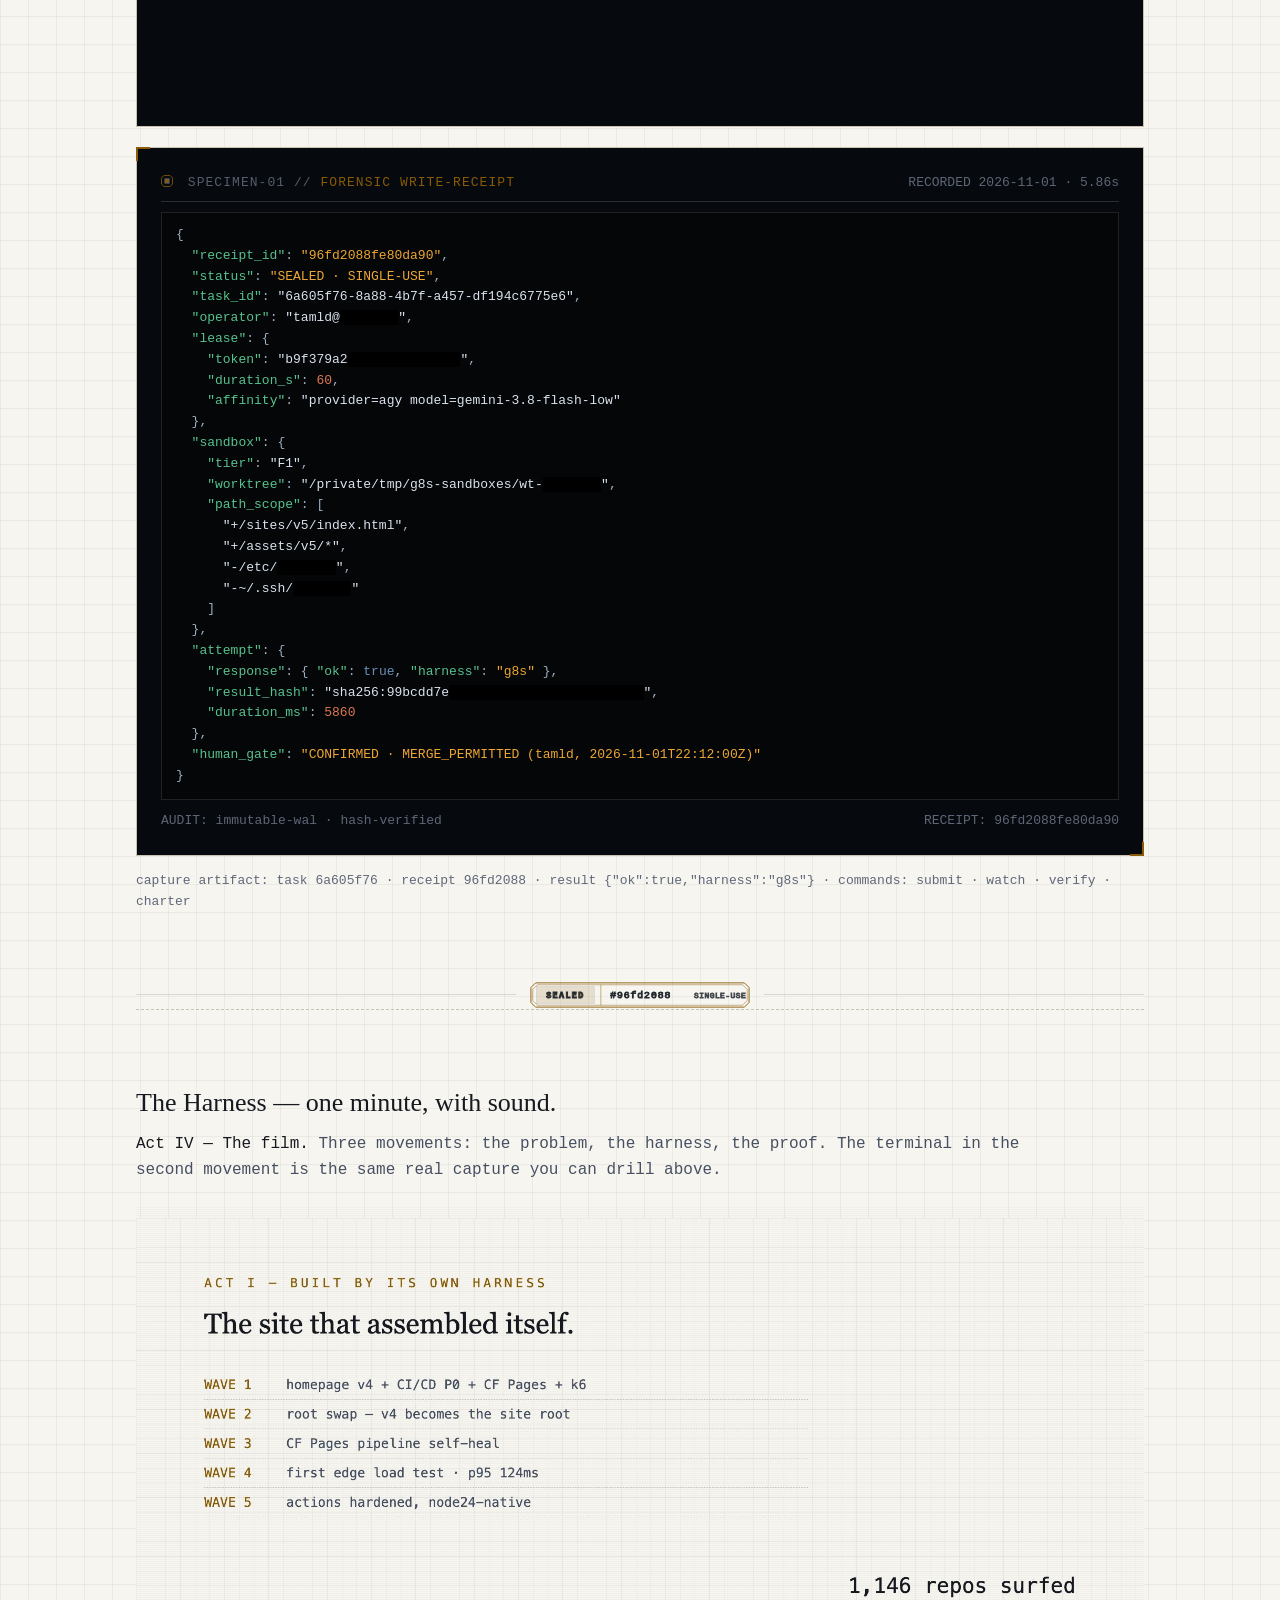
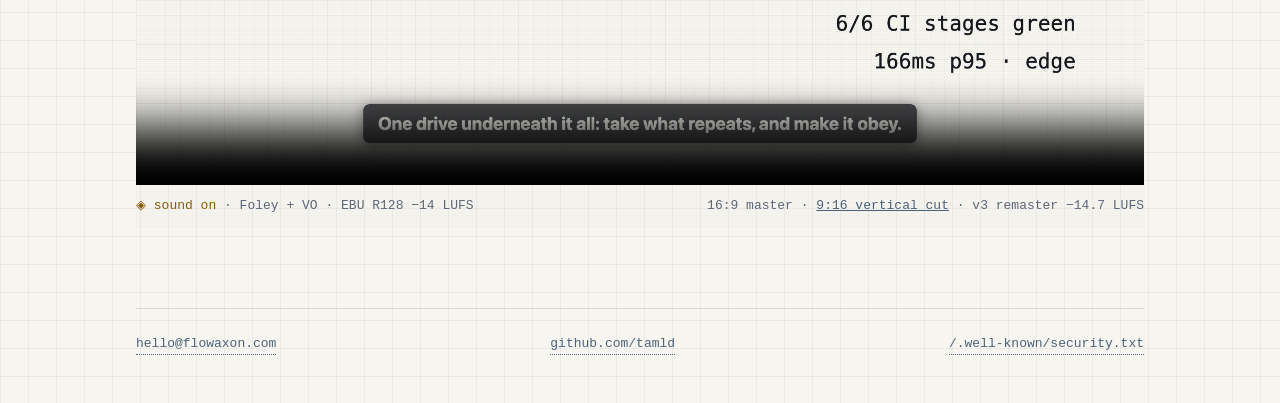
==== commit 6521e4eb: "fix(nav): prevent mid-word wraps in brand and top nav at 390px" ====
--- a/index.html
+++ b/index.html
@@ -18,7 +18,7 @@
 <link rel="icon" href="/favicon.svg" type="image/svg+xml">
 <link rel="icon" href="/favicon.ico" sizes="32x32">
 <link rel="apple-touch-icon" href="/apple-touch-icon.png">
-<link rel="stylesheet" href="/assets/v5/v5.css" integrity="sha384-GXQBPBhTw4OwMfT07W0HqNI2G6aaDP0PSuiESuj1qrtUJJGhjcGGXix5j+btuxNX">
+<link rel="stylesheet" href="/assets/v5/v5.css" integrity="sha384-4XQbSTnf76gNzi7+X5/9G9gnjvNro/07nmK0kOewzwvjTwzMvvr3m8lsg9O4X2fQ">
 <script type="application/ld+json">
 {"@context":"https://schema.org","@type":"Person","name":"Le Duc Tam","url":"https://flowaxon.com/","sameAs":["https://github.com/tamld"],"jobTitle":"AI Agent Systems Architect","description":"Builds containment harnesses for autonomous AI agents. 11 years of production infrastructure.","knowsAbout":["agent containment","zero-trust CI/CD","infrastructure automation","g8s"]}
 </script>
--- a/assets/v5/v5.css
+++ b/assets/v5/v5.css
@@ -40,11 +40,12 @@
 
 /* ── header ── */
 header.site{display:flex;justify-content:space-between;align-items:center;padding:18px 0;border-bottom:1px solid var(--bd)}
-.brand{display:inline-flex;align-items:center;gap:9px;font-size:13px;letter-spacing:.12em;color:var(--t4);text-decoration:none}
+.brand{display:inline-flex;align-items:center;gap:9px;font-size:13px;letter-spacing:.12em;color:var(--t4);text-decoration:none;white-space:nowrap}
 .brand-mark{flex:none;color:var(--t1);transition:transform var(--dur-layout) var(--ez)}
 .brand:hover .brand-mark{transform:rotate(14deg)}
 .brand b{color:var(--amber);font-weight:400}
 nav.top{display:flex;gap:18px;align-items:center;font-size:13px}
+nav.top a{white-space:nowrap}
 nav.top a{color:var(--t4);text-decoration:none;border-bottom:1px dotted transparent;padding-bottom:2px;transition:color var(--dur-hover) var(--ez),border-color var(--dur-hover) var(--ez)}
 nav.top a:hover{color:var(--amber);border-bottom-color:var(--amber)}
 .tgl{display:flex;align-items:center;gap:8px;font:inherit;font-size:13px;color:var(--t4);
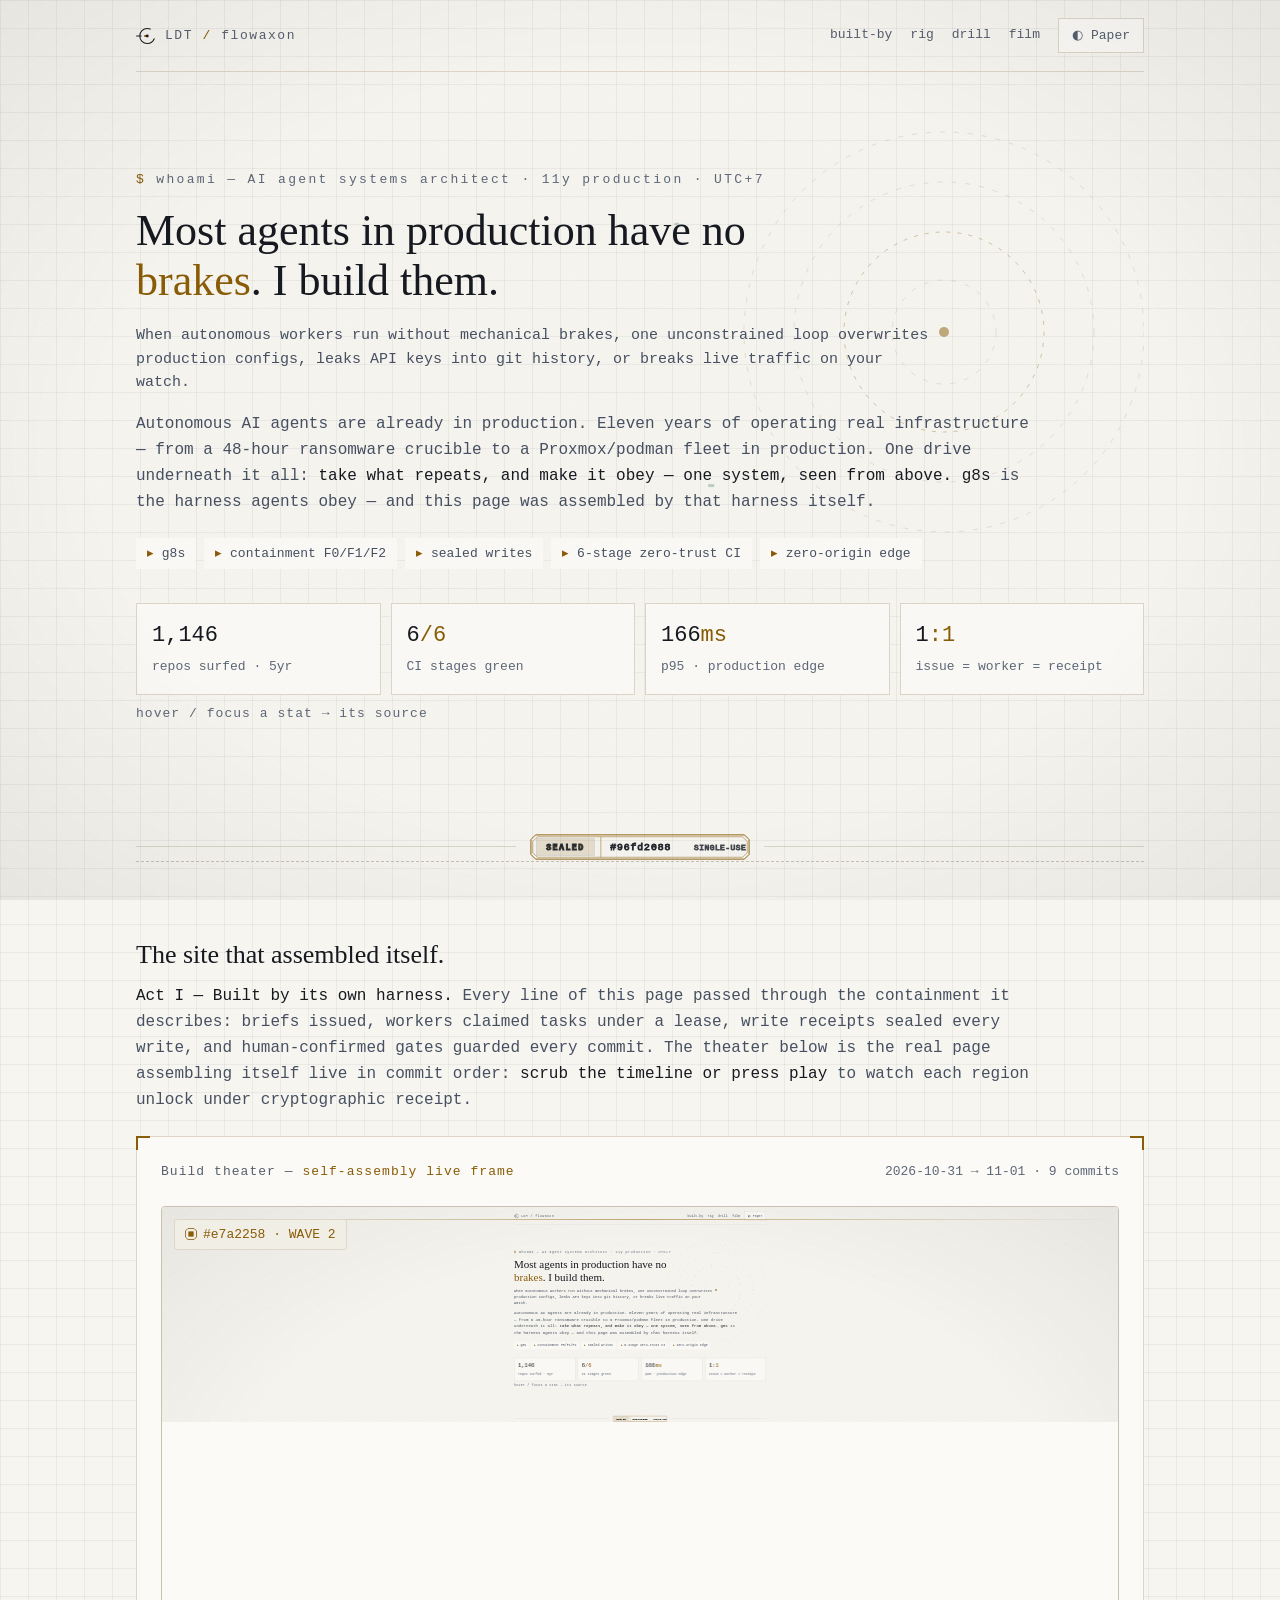
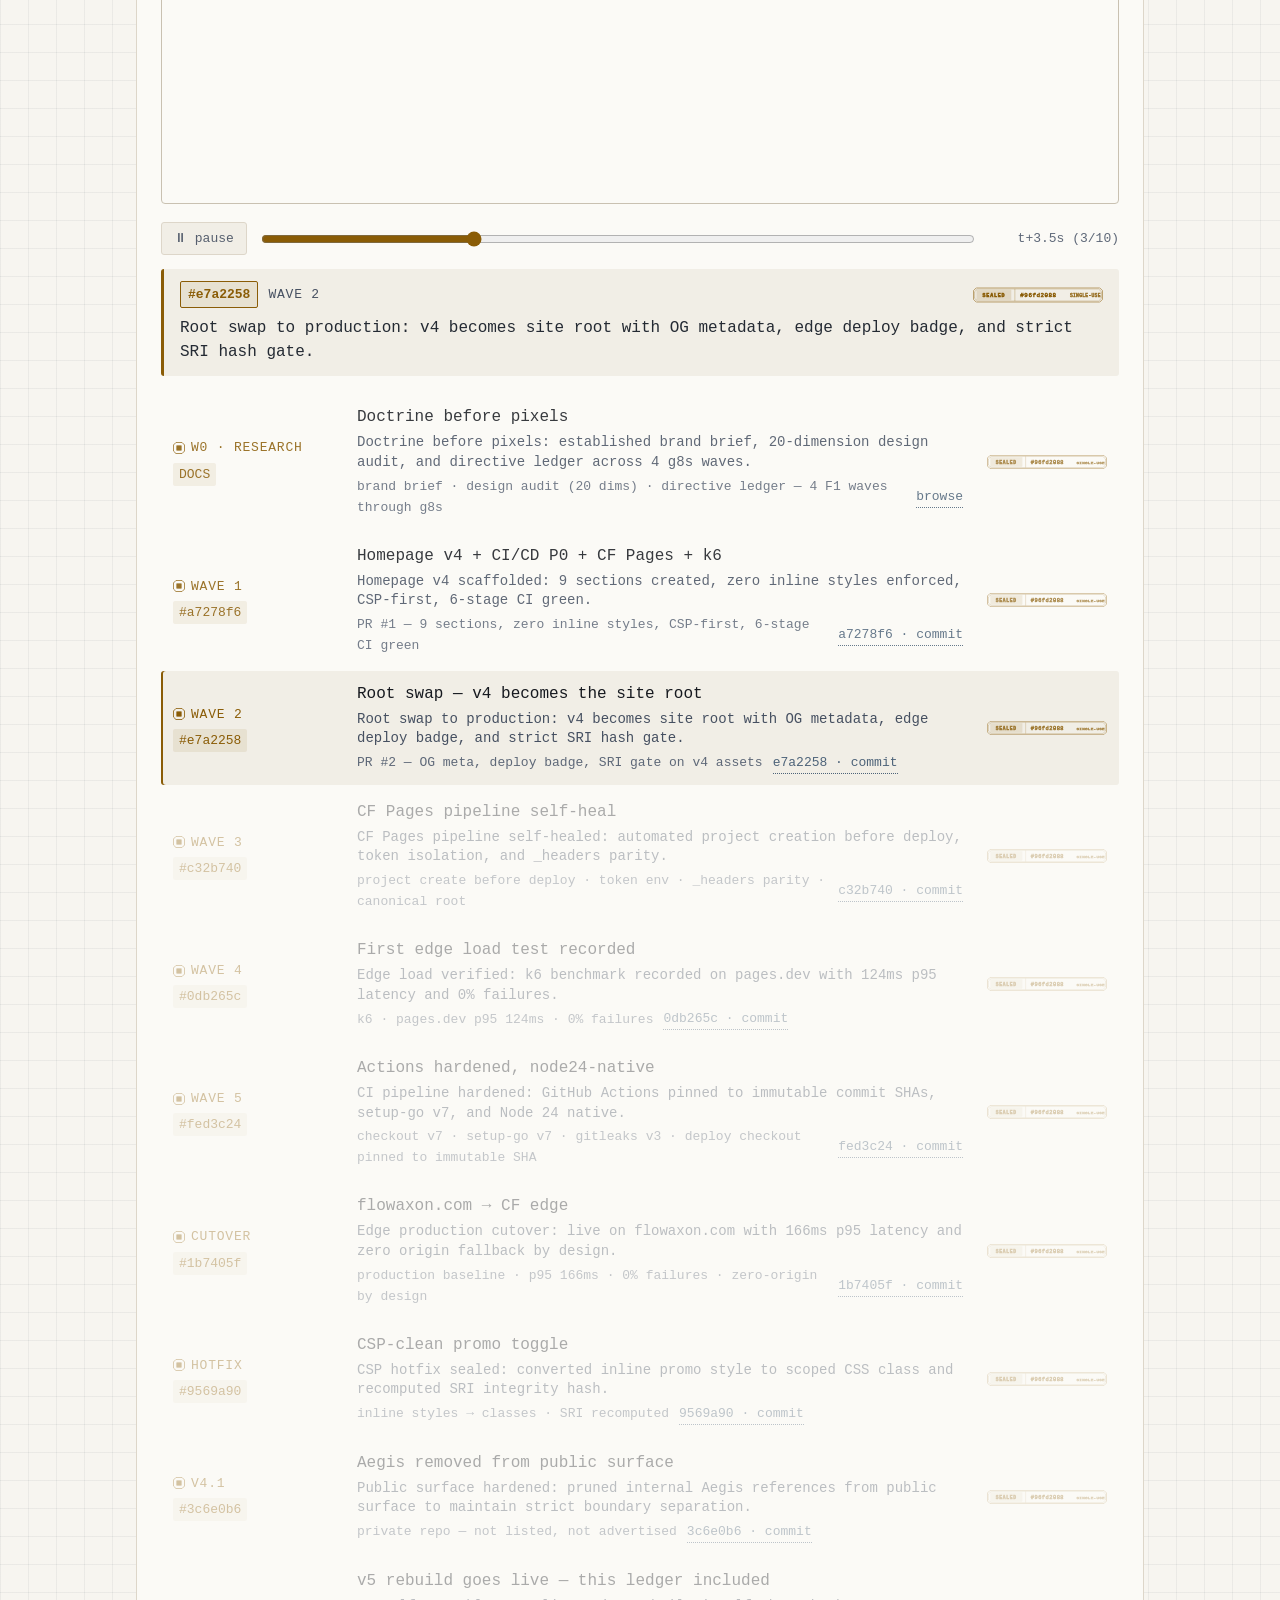
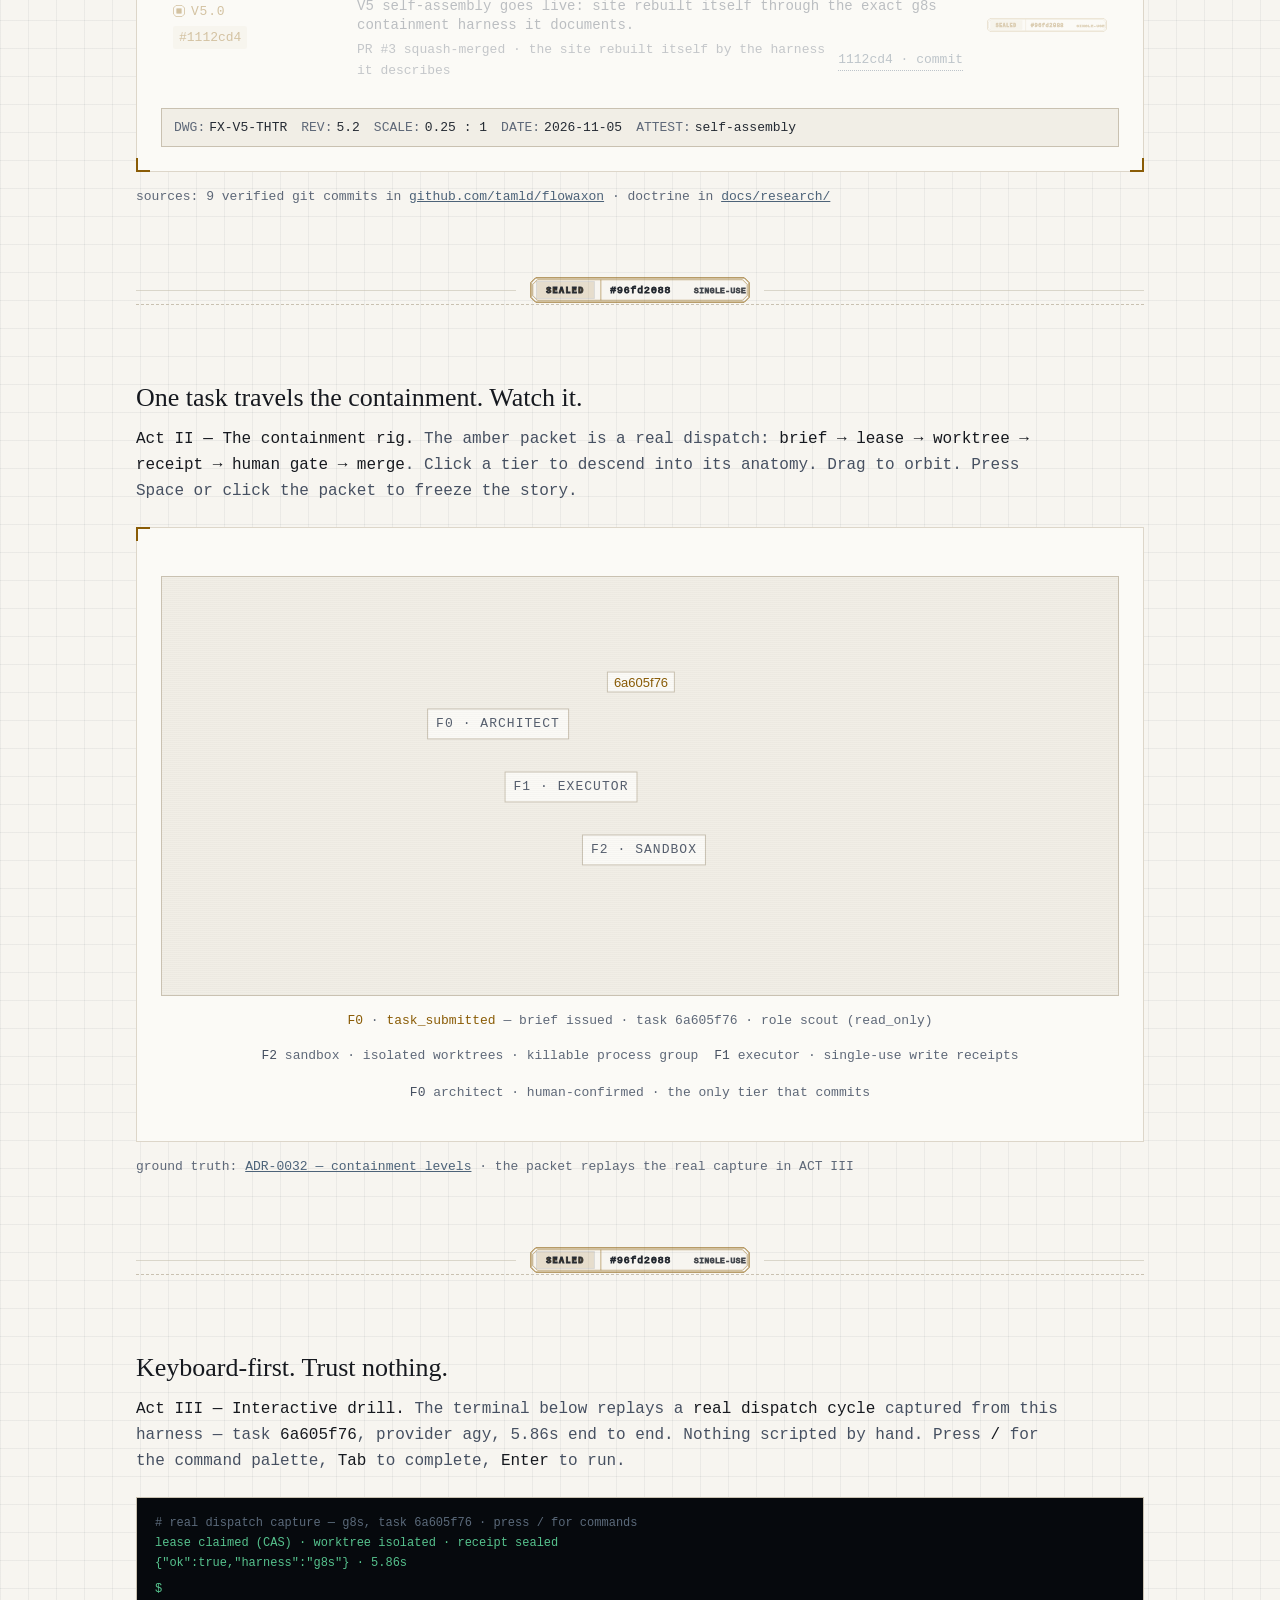
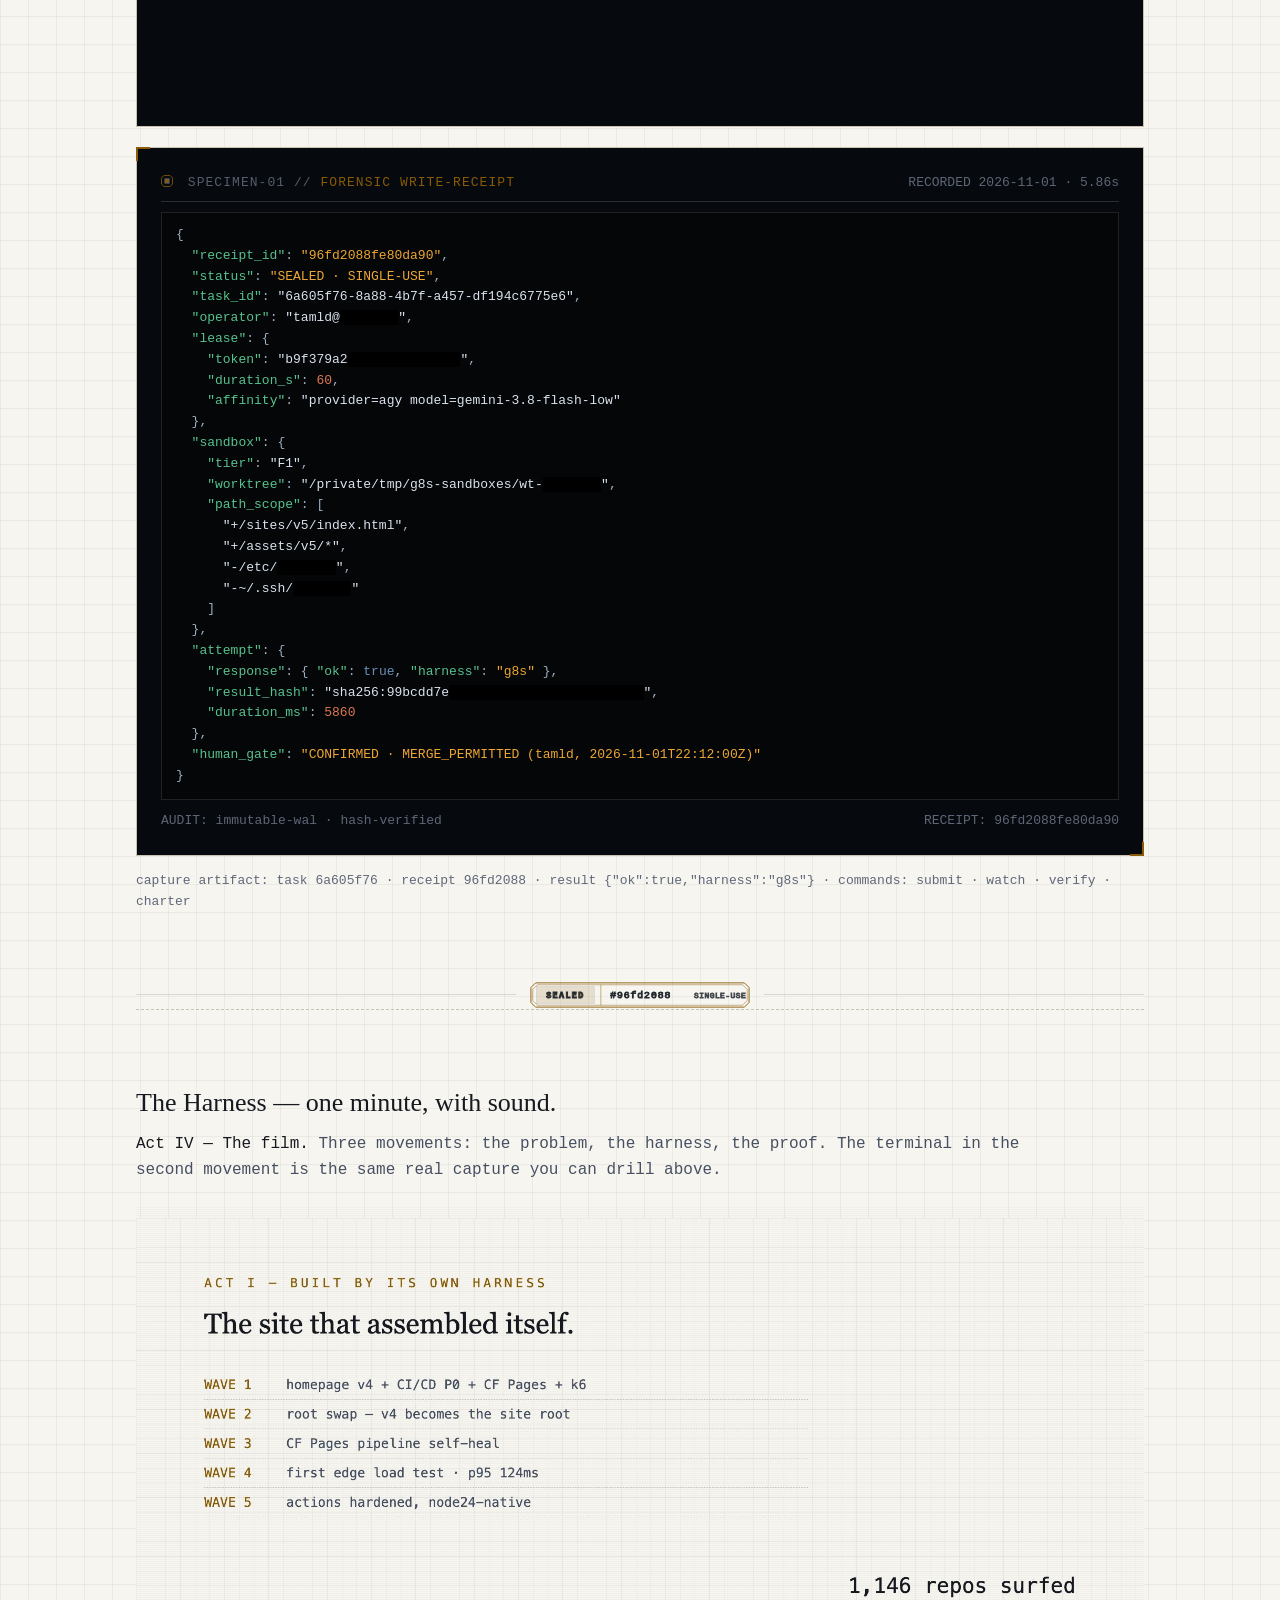
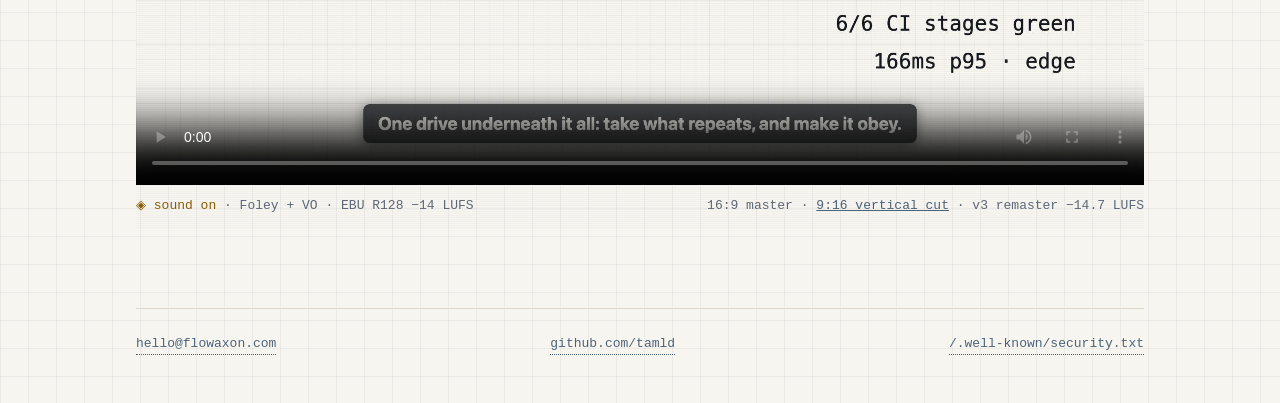
==== commit 1f723e6d: "fix(nav): flex-wrap header so nowrap items never widen the document at 390px" ====
--- a/index.html
+++ b/index.html
@@ -18,7 +18,7 @@
 <link rel="icon" href="/favicon.svg" type="image/svg+xml">
 <link rel="icon" href="/favicon.ico" sizes="32x32">
 <link rel="apple-touch-icon" href="/apple-touch-icon.png">
-<link rel="stylesheet" href="/assets/v5/v5.css" integrity="sha384-4XQbSTnf76gNzi7+X5/9G9gnjvNro/07nmK0kOewzwvjTwzMvvr3m8lsg9O4X2fQ">
+<link rel="stylesheet" href="/assets/v5/v5.css" integrity="sha384-W50GgrwTY6nZN148cEG6/sK9Z1Kc+BUUYV4aIUyCjSaWfXYRqbQK0FzpXjDSvol4">
 <script type="application/ld+json">
 {"@context":"https://schema.org","@type":"Person","name":"Le Duc Tam","url":"https://flowaxon.com/","sameAs":["https://github.com/tamld"],"jobTitle":"AI Agent Systems Architect","description":"Builds containment harnesses for autonomous AI agents. 11 years of production infrastructure.","knowsAbout":["agent containment","zero-trust CI/CD","infrastructure automation","g8s"]}
 </script>
--- a/assets/v5/v5.css
+++ b/assets/v5/v5.css
@@ -39,7 +39,7 @@
 .serif{font-family:Georgia,'Times New Roman',serif}
 
 /* ── header ── */
-header.site{display:flex;justify-content:space-between;align-items:center;padding:18px 0;border-bottom:1px solid var(--bd)}
+header.site{display:flex;justify-content:space-between;align-items:center;flex-wrap:wrap;row-gap:6px;padding:18px 0;border-bottom:1px solid var(--bd)}
 .brand{display:inline-flex;align-items:center;gap:9px;font-size:13px;letter-spacing:.12em;color:var(--t4);text-decoration:none;white-space:nowrap}
 .brand-mark{flex:none;color:var(--t1);transition:transform var(--dur-layout) var(--ez)}
 .brand:hover .brand-mark{transform:rotate(14deg)}
